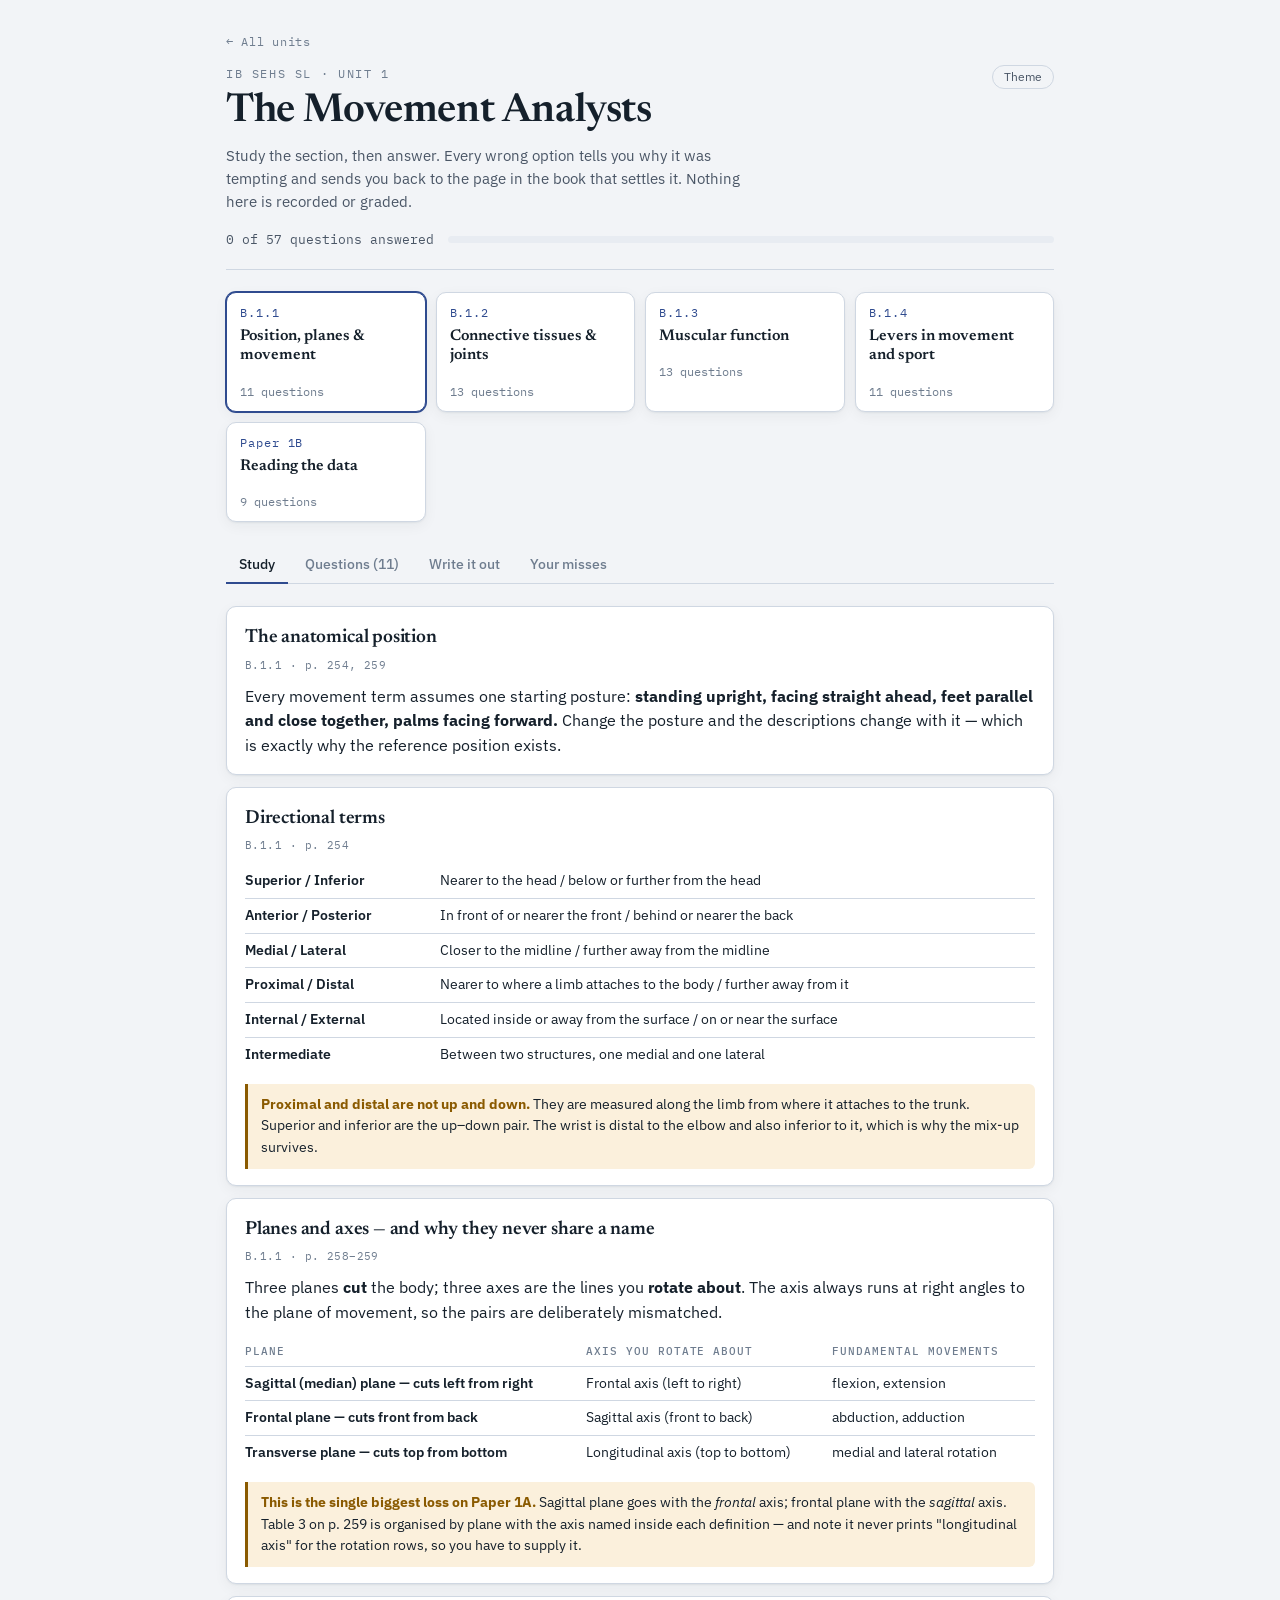
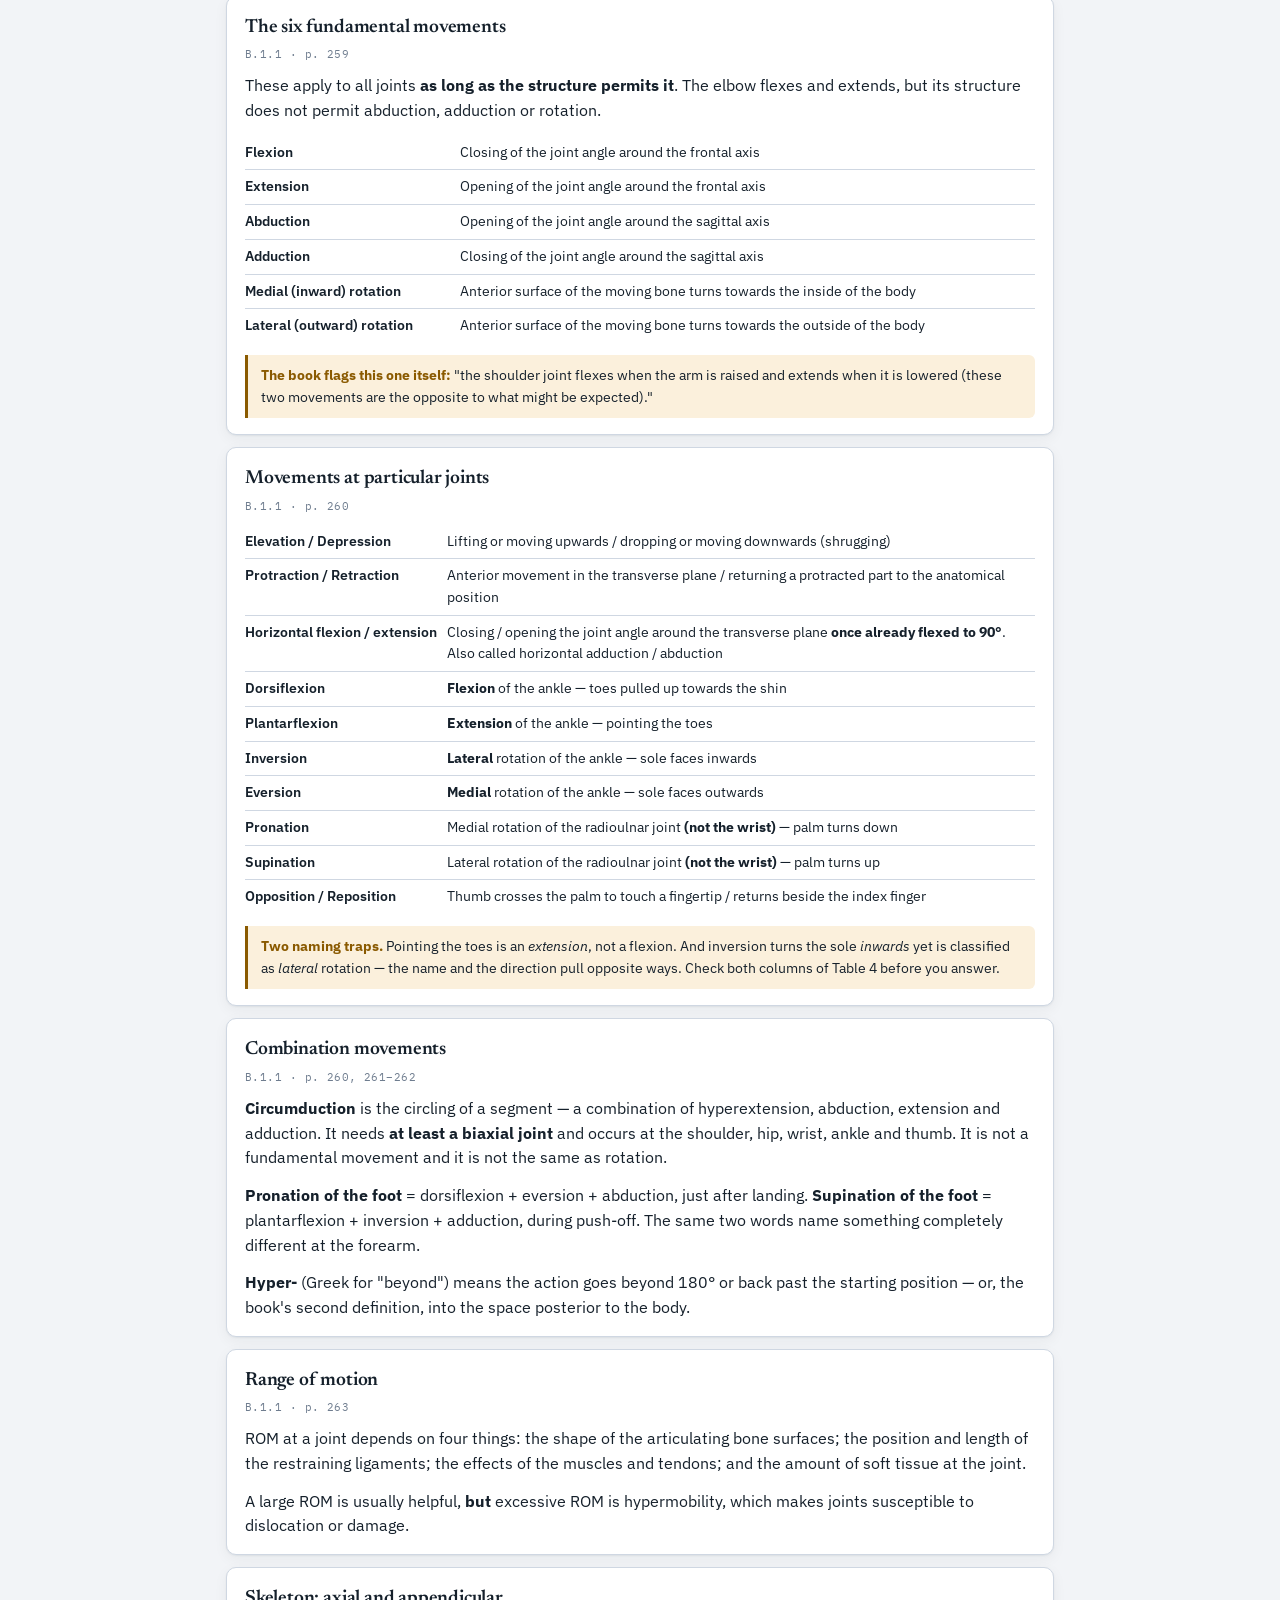
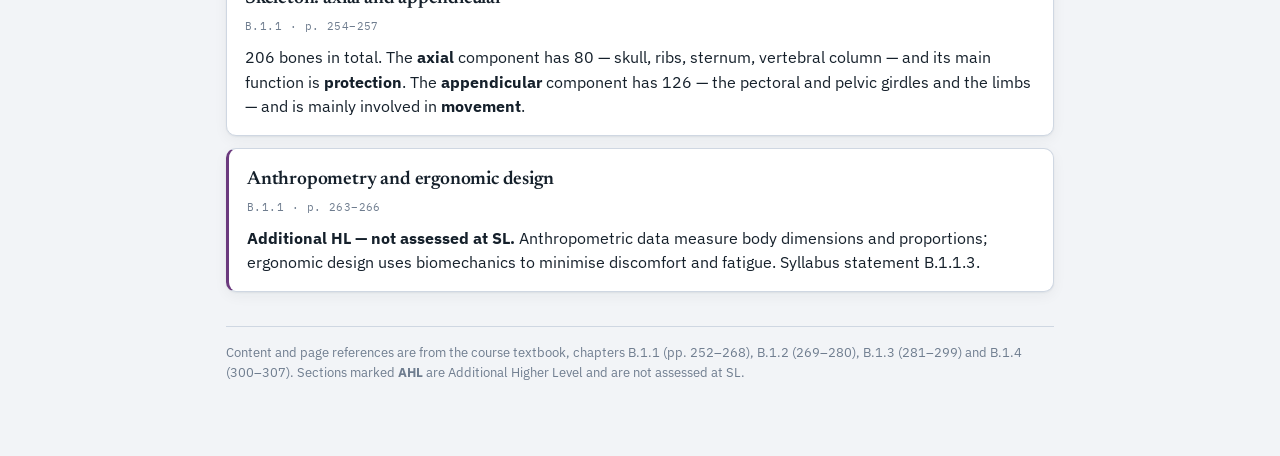
==== unit-01/index.html @ c6b24ac5 "Add files via upload" ====
<!doctype html>
<html lang="en">
<head>
<meta charset="utf-8">
<meta name="viewport" content="width=device-width, initial-scale=1, viewport-fit=cover">
<meta name="robots" content="noindex, nofollow">
<meta name="description" content="Self-paced review for IB SEHS SL Unit 1, The Movement Analysts.">
<title>Movement Analysts Review</title>
<link rel="preconnect" href="https://fonts.googleapis.com">
<link rel="preconnect" href="https://fonts.gstatic.com" crossorigin>
<link rel="stylesheet" href="https://fonts.googleapis.com/css2?family=Newsreader:ital,opsz,wght@0,6..72,400;0,6..72,600;0,6..72,700;1,6..72,400&family=IBM+Plex+Sans:ital,wght@0,400;0,500;0,600;1,400&family=IBM+Plex+Mono:wght@400;500&display=swap">
<style>
  :root{color-scheme:light;padding-top:env(safe-area-inset-top,0px);padding-bottom:env(safe-area-inset-bottom,0px)}
  html{-webkit-text-size-adjust:100%}
  body{margin:0} img{max-width:100%} [hidden]{display:none!important}
</style>
<link rel="stylesheet" href="../assets/sehs.css">
</head>
<body>
<div class="wrap">
  <div class="mast">
    <a class="backlink" href="../">&larr; All units</a>
    <div class="masthead-row">
      <button class="themebtn" id="themebtn" type="button">Theme</button>
      <p class="eyebrow" id="m-eyebrow"></p>
      <h1 id="m-title"></h1>
      <p class="sub" id="m-sub"></p>
    </div>
    <div class="overall">
      <span class="meter-label" id="ovlabel">0 of 0 answered</span>
      <span class="meter"><i id="ovbar" style="width:0%"></i></span>
    </div>
  </div>

  <nav class="rail" id="rail"></nav>
  <div class="tabs" id="tabs" role="tablist"></div>
  <div id="panel"></div>

  <footer id="m-sources"></footer>
</div>

<script>
/* ============================================================
   UNIT DATA — the only part that changes from unit to unit.
   ============================================================ */
const UNIT = {
id: "u1",
eyebrow: "IB SEHS SL · Unit 1",
title: "The Movement Analysts",
sub: "Study the section, then answer. Every wrong option tells you why it was tempting and sends you back to the page in the book that settles it. Nothing here is recorded or graded.",
sources: `Content and page references are from the course textbook, chapters B.1.1 (pp.&nbsp;252&ndash;268), B.1.2 (269&ndash;280), B.1.3 (281&ndash;299) and B.1.4 (300&ndash;307). Sections marked <b>AHL</b> are Additional Higher Level and are not assessed at SL.`,

topics: [
/* ======================= B.1.1 ======================= */
{
id:"b11", code:"B.1.1", name:"Position, planes & movement", pages:"252–268",
study:[
 {h:"The anatomical position", pg:"p. 254, 259", html:`
  <p>Every movement term assumes one starting posture: <b>standing upright, facing straight ahead, feet parallel and close together, palms facing forward.</b> Change the posture and the descriptions change with it &mdash; which is exactly why the reference position exists.</p>`},
 {h:"Directional terms", pg:"p. 254", table:[["Superior / Inferior","Nearer to the head / below or further from the head"],
  ["Anterior / Posterior","In front of or nearer the front / behind or nearer the back"],
  ["Medial / Lateral","Closer to the midline / further away from the midline"],
  ["Proximal / Distal","Nearer to where a limb attaches to the body / further away from it"],
  ["Internal / External","Located inside or away from the surface / on or near the surface"],
  ["Intermediate","Between two structures, one medial and one lateral"]],
  flag:`<b>Proximal and distal are not up and down.</b> They are measured along the limb from where it attaches to the trunk. Superior and inferior are the up&ndash;down pair. The wrist is distal to the elbow and also inferior to it, which is why the mix-up survives.`},
 {h:"Planes and axes — and why they never share a name", pg:"p. 258–259", html:`
  <p>Three planes <b>cut</b> the body; three axes are the lines you <b>rotate about</b>. The axis always runs at right angles to the plane of movement, so the pairs are deliberately mismatched.</p>`,
  table:[["Sagittal (median) plane — cuts left from right","Frontal axis (left to right)","flexion, extension"],
   ["Frontal plane — cuts front from back","Sagittal axis (front to back)","abduction, adduction"],
   ["Transverse plane — cuts top from bottom","Longitudinal axis (top to bottom)","medial and lateral rotation"]],
  thead:["Plane","Axis you rotate about","Fundamental movements"],
  flag:`<b>This is the single biggest loss on Paper 1A.</b> Sagittal plane goes with the <i>frontal</i> axis; frontal plane with the <i>sagittal</i> axis. Table 3 on p.&nbsp;259 is organised by plane with the axis named inside each definition &mdash; and note it never prints "longitudinal axis" for the rotation rows, so you have to supply it.`},
 {h:"The six fundamental movements", pg:"p. 259", table:[
  ["Flexion","Closing of the joint angle around the frontal axis"],
  ["Extension","Opening of the joint angle around the frontal axis"],
  ["Abduction","Opening of the joint angle around the sagittal axis"],
  ["Adduction","Closing of the joint angle around the sagittal axis"],
  ["Medial (inward) rotation","Anterior surface of the moving bone turns towards the inside of the body"],
  ["Lateral (outward) rotation","Anterior surface of the moving bone turns towards the outside of the body"]],
  html:`<p>These apply to all joints <b>as long as the structure permits it</b>. The elbow flexes and extends, but its structure does not permit abduction, adduction or rotation.</p>`,
  flag:`<b>The book flags this one itself:</b> "the shoulder joint flexes when the arm is raised and extends when it is lowered (these two movements are the opposite to what might be expected)."`},
 {h:"Movements at particular joints", pg:"p. 260", table:[
  ["Elevation / Depression","Lifting or moving upwards / dropping or moving downwards (shrugging)"],
  ["Protraction / Retraction","Anterior movement in the transverse plane / returning a protracted part to the anatomical position"],
  ["Horizontal flexion / extension","Closing / opening the joint angle around the transverse plane <b>once already flexed to 90°</b>. Also called horizontal adduction / abduction"],
  ["Dorsiflexion","<b>Flexion</b> of the ankle — toes pulled up towards the shin"],
  ["Plantarflexion","<b>Extension</b> of the ankle — pointing the toes"],
  ["Inversion","<b>Lateral</b> rotation of the ankle — sole faces inwards"],
  ["Eversion","<b>Medial</b> rotation of the ankle — sole faces outwards"],
  ["Pronation","Medial rotation of the radioulnar joint <b>(not the wrist)</b> — palm turns down"],
  ["Supination","Lateral rotation of the radioulnar joint <b>(not the wrist)</b> — palm turns up"],
  ["Opposition / Reposition","Thumb crosses the palm to touch a fingertip / returns beside the index finger"]],
  flag:`<b>Two naming traps.</b> Pointing the toes is an <i>extension</i>, not a flexion. And inversion turns the sole <i>inwards</i> yet is classified as <i>lateral</i> rotation &mdash; the name and the direction pull opposite ways. Check both columns of Table 4 before you answer.`},
 {h:"Combination movements", pg:"p. 260, 261–262", html:`
  <p><b>Circumduction</b> is the circling of a segment &mdash; a combination of hyperextension, abduction, extension and adduction. It needs <b>at least a biaxial joint</b> and occurs at the shoulder, hip, wrist, ankle and thumb. It is not a fundamental movement and it is not the same as rotation.</p>
  <p><b>Pronation of the foot</b> = dorsiflexion + eversion + abduction, just after landing. <b>Supination of the foot</b> = plantarflexion + inversion + adduction, during push-off. The same two words name something completely different at the forearm.</p>
  <p><b>Hyper-</b> (Greek for "beyond") means the action goes beyond 180° or back past the starting position &mdash; or, the book's second definition, into the space posterior to the body.</p>`},
 {h:"Range of motion", pg:"p. 263", html:`<p>ROM at a joint depends on four things: the shape of the articulating bone surfaces; the position and length of the restraining ligaments; the effects of the muscles and tendons; and the amount of soft tissue at the joint.</p>
  <p>A large ROM is usually helpful, <b>but</b> excessive ROM is hypermobility, which makes joints susceptible to dislocation or damage.</p>`},
 {h:"Skeleton: axial and appendicular", pg:"p. 254–257", html:`
  <p>206 bones in total. The <b>axial</b> component has 80 &mdash; skull, ribs, sternum, vertebral column &mdash; and its main function is <b>protection</b>. The <b>appendicular</b> component has 126 &mdash; the pectoral and pelvic girdles and the limbs &mdash; and is mainly involved in <b>movement</b>.</p>`},
 {h:"Anthropometry and ergonomic design", pg:"p. 263–266", ahl:true, html:`
  <p><b>Additional HL — not assessed at SL.</b> Anthropometric data measure body dimensions and proportions; ergonomic design uses biomechanics to minimise discomfort and fatigue. Syllabus statement B.1.1.3.</p>`}
],
mcq:[
 {s:"Flexion at the elbow occurs in which plane, about which axis?",
  o:[{t:"Sagittal plane, about the frontal axis",ok:1},
     {t:"Sagittal plane, about the sagittal axis",f:"The plane and the axis almost never share a name. The axis is the line you rotate <i>about</i>, and for sagittal-plane movement it runs left to right through the joint &mdash; the frontal axis."},
     {t:"Frontal plane, about the sagittal axis",f:"That is the correct pairing, but for the wrong movement. Abduction and adduction happen in the frontal plane about the sagittal axis. Flexion closes the joint angle in the sagittal plane."},
     {t:"Frontal plane, about the frontal axis",f:"Two errors at once. Flexion is a sagittal-plane movement, and no movement happens in the plane that shares its axis's name &mdash; the axis is always perpendicular to the plane."}],
  truth:"Table 3 defines flexion as \"closing of the joint angle around the frontal axis at the joint\", listed under motion in the sagittal plane.", pg:"p. 259"},

 {s:"A swimmer raises a straight arm forward and upward from the anatomical position. This movement is:",
  o:[{t:"Flexion at the shoulder",ok:1},
     {t:"Extension at the shoulder",f:"The book flags exactly this: \"the shoulder joint flexes when the arm is raised and extends when it is lowered (these two movements are the opposite to what might be expected).\" Raising is flexion."},
     {t:"Abduction at the shoulder",f:"Abduction raises the arm <i>sideways</i>, away from the midline, in the frontal plane. Forward and upward is the sagittal plane."},
     {t:"Circumduction at the shoulder",f:"Circumduction is the full circling combination &mdash; hyperextension, abduction, extension and adduction together. A single forward raise is one movement."}],
  truth:"Raising the arm forward closes the joint angle in the sagittal plane, which is flexion.", pg:"p. 259"},

 {s:"Pronation and supination occur at which joint?",
  o:[{t:"The radioulnar joint",ok:1},
     {t:"The wrist joint",f:"The book puts this in brackets in both definitions, twice: \"medial rotation of the radioulnar joint <b>(not the wrist joint)</b>\". The hand turns because the radius crosses over the ulna, not because the wrist moves."},
     {t:"The elbow joint",f:"The elbow flexes and extends only &mdash; its structure \"does not permit abduction, adduction, or medial or lateral rotation\". Pronation still works with the elbow held flexed at 90°, which proves it is a different joint."},
     {t:"The shoulder joint",f:"Shoulder rotation turns the whole arm. Pronation turns the forearm and hand alone, and the book says it happens \"even when the elbow is flexed\"."}],
  truth:"Pronation is medial rotation and supination lateral rotation of the radioulnar joint.", pg:"p. 260"},

 {s:"Using the book's own definitions, inversion of the foot is:",
  o:[{t:"Lateral rotation of the ankle joint",ok:1},
     {t:"Medial rotation of the ankle joint",f:"That is the book's definition of <i>eversion</i>. The trap is real: inversion turns the sole <i>inwards</i> but is classified as <i>lateral</i> rotation. The name and the direction genuinely pull opposite ways, so read both columns of Table 4."},
     {t:"Flexion of the ankle joint",f:"That is dorsiflexion &mdash; pulling the toes up towards the shin."},
     {t:"Extension of the ankle joint",f:"That is plantarflexion &mdash; pointing the toes."}],
  truth:"Table 4: inversion = lateral rotation of the ankle; the examples column adds that the sole faces inwards.", pg:"p. 260"},

 {s:"A dancer rises onto the toes. The movement at the ankle is:",
  o:[{t:"Plantarflexion, which the book classifies as extension of the ankle",ok:1},
     {t:"Plantarflexion, which the book classifies as flexion of the ankle",f:"Right movement, wrong classification &mdash; and the classification is the part that gets examined. Dorsiflexion is the flexion; plantarflexion is the extension. Pointing the toes is an extension even though the foot looks folded."},
     {t:"Dorsiflexion, which the book classifies as flexion of the ankle",f:"The classification is right but the movement is wrong. Dorsiflexion pulls the toes <i>up</i> towards the shin."},
     {t:"Eversion of the ankle",f:"Eversion turns the sole outwards &mdash; a rotation, not a sagittal-plane movement."}],
  truth:"Table 4: dorsiflexion = \"flexion of the ankle joint\"; plantarflexion = \"extension of the ankle joint\". Both occur in the sagittal plane.", pg:"p. 260"},

 {s:"When \"hyper-\" is added to a movement term, it indicates that:",
  o:[{t:"The action goes beyond 180°, or back past the starting position",ok:1},
     {t:"The action is performed quickly or forcefully",f:"Speed has nothing to do with it. \"Hyper\" is Greek for \"beyond\" or \"more than\" and refers to range, not effort."},
     {t:"The action reaches exactly 180°",f:"180° is the threshold &mdash; hyper- means beyond it. Reaching it is just full extension."},
     {t:"The action occurs at a joint not designed for it",f:"A joint not designed for a movement simply cannot do it &mdash; the elbow cannot abduct at all. Hyper- describes going further in a movement the joint does permit."}],
  truth:"The book gives two definitions: beyond 180° or past the starting position, or movement into the space posterior to the body.", pg:"p. 260"},

 {s:"A cricket bowler circles the arm at the shoulder. Circumduction is best described as:",
  o:[{t:"A combination of hyperextension, abduction, extension and adduction, requiring at least a biaxial joint",ok:1},
     {t:"Rotation of the humerus about the longitudinal axis",f:"Rotation is a single fundamental movement in the transverse plane. A joint can rotate without circumducting &mdash; circumduction traces a cone, which needs movement in more than one plane."},
     {t:"A fundamental movement that applies to all joints",f:"Circumduction appears in neither Table 3 nor Table 4 &mdash; it is a combination, and it needs at least a biaxial joint. The six fundamental movements apply to all joints only where the structure permits."},
     {t:"A combination of flexion and extension only",f:"Flexion and extension both happen in the sagittal plane, so combining them traces a line, not a circle. You need at least two planes."}],
  truth:"Circumduction occurs at the shoulder, hip, wrist, ankle and thumb &mdash; the joints with at least two axes.", pg:"p. 261–262"},

 {s:"Pronation of the <i>foot</i> is a combination of:",
  o:[{t:"Dorsiflexion, eversion and abduction",ok:1},
     {t:"Plantarflexion, inversion and adduction",f:"That is supination of the foot, which the book associates with push-off in walking and running. Pronation occurs just after landing, as body weight is absorbed."},
     {t:"Medial rotation of the radioulnar joint",f:"That is pronation of the <i>forearm</i> — medial rotation at the radioulnar joint. The same word names two different movements in this chapter, at two different joints."},
     {t:"Dorsiflexion and inversion",f:"Half right &mdash; dorsiflexion belongs, but pronation everts the foot rather than inverting it, and abduction is the third component."}],
  truth:"Foot pronation = dorsiflexion + eversion + abduction. Not everyone pronates on landing; it depends on body structure and technique.", pg:"p. 262"},

 {s:"The structure of the elbow joint permits:",
  o:[{t:"Flexion and extension only",ok:1},
     {t:"Flexion, extension, and medial and lateral rotation",f:"The forearm does rotate, but at the <i>radioulnar</i> joint rather than the elbow. The book states the elbow&rsquo;s structure \"does not permit abduction, adduction, or medial or lateral rotation\"."},
     {t:"Flexion, extension, abduction and adduction",f:"Abduction and adduction need an axis the elbow does not have. Its structure permits movement in the sagittal plane only."},
     {t:"All six fundamental movements",f:"The six fundamental movements apply to all joints only \"as long as the structure permits movements around the appropriate axes\". The elbow is the book&rsquo;s own worked counter-example."}],
  truth:"\"The elbow joint flexes when it bends and extends when it straightens, but the structure of the joint does not permit abduction, adduction, or medial or lateral rotation.\"", pg:"p. 259"},

 {s:"Horizontal flexion (horizontal adduction) at the shoulder requires that:",
  o:[{t:"The arm is already flexed to 90°",ok:1},
     {t:"The arm starts in the anatomical position",f:"From the anatomical position the arm cannot move horizontally &mdash; it hangs vertically. The 90° precondition is written into the definition itself."},
     {t:"The arm is abducted to 180°",f:"That is past the horizontal. The definition specifies flexion to 90°, which puts the arm straight out in front."},
     {t:"The elbow is extended",f:"Elbow position is not part of the definition. The precondition is 90° of flexion at the shoulder."}],
  truth:"Both horizontal flexion and horizontal extension are defined as acting \"when the body segment has already been flexed to 90°\".", pg:"p. 260"},

 {s:"The knee is distal to the hip. \"Distal\" means:",
  o:[{t:"Further away from where the limb attaches to the body",ok:1},
     {t:"Below, or further away from the head",f:"That is <i>inferior</i>. Proximal and distal are measured along the limb from its attachment, not up and down the body. The knee happens to be both, which is why this error survives."},
     {t:"Further away from the midline of the body",f:"That is <i>lateral</i>."},
     {t:"Located on or near the surface",f:"That is <i>external</i>. Note this book uses internal and external rather than deep and superficial."}],
  truth:"Proximal = nearer to where a limb attaches to the body; distal = further away from it.", pg:"p. 254"}
],
written:[
 {q:"A gymnast performs a cartwheel. State the plane of movement and the axis of rotation, and justify your answer.", m:3,
  ms:["Frontal plane.","Sagittal (anteroposterior) axis.","The body rotates side to side about an axis running from front to back through the centre of gravity — the whole-body case, not a joint axis."],
  note:"Figure 10 classifies the cartwheel as a frontal-plane movement about the centre of gravity. Do not award the axis without the plane it belongs to."},
 {q:"Distinguish between pronation of the forearm and pronation of the foot.", m:3,
  ms:["Forearm pronation is medial rotation at the radioulnar joint (not the wrist) — a single rotation that turns the palm downwards.","Foot pronation is a combination of dorsiflexion, eversion and abduction at the ankle and foot.","A clear statement of the difference: one is a single fundamental rotation at one joint; the other is a three-component combination — the same word naming two different things."],
  note:"Self-study question 2 (p. 268) asks you to distinguish pronation from supination; this item extends it to the two senses of \"pronation\" on pp. 260 and 262. The third mark is for naming the difference, not for listing two definitions and stopping."}
]},

/* ======================= B.1.2 ======================= */
{
id:"b12", code:"B.1.2", name:"Connective tissues & joints", pages:"269–280",
study:[
 {h:"Bone: four types, and what bone is made of", pg:"p. 269–271", html:`
  <p>The four main types are <b>long</b> (femur, metatarsals, <mark>clavicle</mark>), <b>short</b> (carpals, tarsals), <b>flat</b> (sternum, scapula, ribs, <mark>pelvis</mark>) and <b>irregular</b> (vertebrae, sacrum, coccyx). <b>Sesamoid</b> bones &mdash; short bones embedded in tendons where pressure develops &mdash; are listed separately, outside the four.</p>
  <p>Bone is a matrix of collagen fibres with water and mineral salts. The salts crystallise and harden the tissue; the collagen gives tensile strength. The book likens it to reinforced concrete.</p>`,
  flag:`<b>Two classifications students reliably invert.</b> The clavicle is a <i>long</i> bone (length always exceeds width), and the pelvis is a <i>flat</i> bone while the sacrum and coccyx are <i>irregular</i>.`},
 {h:"Structure of a long bone", pg:"p. 271", table:[
  ["Diaphysis","The shaft — made of compact (hard) bone; resists the stress of weight"],
  ["Epiphyses","The proximal and distal ends — made of cancellous (spongy) bone, a honeycomb lattice"],
  ["Red bone marrow","Stored in <b>cancellous</b> bone — this is where blood cell production occurs"],
  ["Yellow bone marrow","Stored in the <b>medullary cavity</b> within the diaphysis"],
  ["Articular cartilage","A thin layer covering the bone ends where they articulate — reduces friction, absorbs shock"],
  ["Periosteum","Covers the bone <i>not</i> covered by articular cartilage — growth, repair, nutrition, attachment of ligaments and tendons"],
  ["Nutrient foramen","A small opening in the diaphysis through which blood vessels enter"]]},
 {h:"Ligaments, tendons, cartilage, fascia", pg:"p. 273–274", table:[
  ["Ligament","<b>Bone to bone.</b> Strap-like bands or round cords, generally passing over joints. Provide stability, restrain movements at their normal limits, resist movements the joint was not designed for. Strong and flexible, but <b>not very elastic</b>"],
  ["Tendon","<b>Muscle to bone.</b> Tough, flexible fibrous connective tissue, formed where the fascia layers continue beyond the muscle fibres. May be a rounded cord or a flat sheet (aponeurosis). Transmit muscle force to bone"],
  ["Cartilage","A dense network of collagen and elastic fibres. Strong, with resilience. <b>No blood vessels and no nerves</b>, except in the perichondrium. Hyaline is the most abundant type; fibrocartilage forms menisci and intervertebral discs"],
  ["Fascia","Fibrous tissue, adipose tissue and fluid, between and surrounding other tissues. Epimysium covers the whole muscle, perimysium surrounds fascicles, endomysium surrounds individual fibres"]],
  flag:`<b>The book's clearest exam hook:</b> "Unlike ligaments and tendons, muscles have a good nerve and blood supply." That is why a pulled muscle repairs well and a torn ligament or damaged cartilage does not.`},
 {h:"The three joint types", pg:"p. 273, 275", html:`<p><b>The basic classifier is the joint cavity</b> &mdash; whether there is a gap between the articulating bones. Movement is the consequence, not the test.</p>`,
  thead:["Type","Joint cavity","Movement","Examples"],
  table:[["Fibrous","None","<b>No movement</b>","Sutures of the skull"],
   ["Cartilaginous","None","<b>Limited</b> movement","Intervertebral discs (fibrocartilage); ribs to sternum (hyaline)"],
   ["Synovial","Yes","Free — the most important joints for mobility","Shoulder, hip, knee, elbow"]],
  flag:`<b>Fibrous joints allow <i>no</i> movement</b>, not "slight" movement. Limited movement belongs to cartilaginous joints. This single word is the whole difference.`},
 {h:"Inside a synovial joint", pg:"p. 275–276", table:[
  ["Joint (articular) cavity","The space between the bones; contains synovial fluid"],
  ["Articular cartilage","Usually hyaline. Reduces friction, absorbs shock, protects the bones. Varies in thickness with the stress it meets"],
  ["Articular capsule","A sleeve around the joint — flexible enough to allow movement, with tensile strength that protects against dislocation"],
  ["Synovial membrane","<b>Lines the inside of the capsule</b> and secretes synovial fluid. Also lines the bursae"],
  ["Synovial fluid","Like uncooked egg white; becomes more fluid with movement. Lubricates, reduces friction, provides nutrients to the cartilage"],
  ["Menisci","Semilunar discs of <b>fibrocartilage</b> between poorly matched bones, as at the femur and tibia. Improve the fit — cushioning and stability"],
  ["Bursae","Small fluid-filled sacs lined by synovial membrane, found where two structures rub. Reduce friction"]]},
 {h:"The six types of synovial joint", pg:"p. 276–277",
  thead:["Type","Shape","Movement","Example"],
  table:[["Gliding","Flat or slightly curved surfaces","Back and forth and side to side; <b>least</b> movement of all synovial joints","Between carpals; between tarsals"],
   ["Hinge","Convex fits into a reciprocal concave surface","Flexion and extension, <b>one direction only</b>","Elbow, knee, joints between phalanges"],
   ["Pivot","One bone forms a ring in which the other rolls","Rotation","Radius around ulna at the radioulnar joint"],
   ["Condyloid","Oval or egg-shaped convex into a reciprocal concave","<b>Two</b> directions — up/down and side to side","Radius and carpals at the wrist"],
   ["Saddle","Saddle and rider shapes","<b>Two</b> directions — side to side and up and down","Thumb: metacarpal and the carpal next to it"],
   ["Ball and socket","Sphere-shaped head into a rounded cavity","<b>All</b> directions — greatest movement","Shoulder, hip"]],
  flag:`<b>Hinge and condyloid are both "convex into concave"</b> in the book's own description column. The discriminator is one direction versus two. Condyloid and saddle are both two directions &mdash; there the discriminator is the shape and the example.`},
 {h:"Movement against stability", pg:"p. 273", html:`
  <p>"Generally, the more movement a joint has, the less stability it has and the greater the risk of injury." The book lists several factors, including these four: the shape of the bones and whether they interlock; the area over which the bones are in contact; the flexibility of the ligaments; and the influence of other soft tissue such as muscles, tendons and the joint capsule.</p>`}
],
mcq:[
 {s:"The most basic classification of joints relies on:",
  o:[{t:"The presence or absence of a joint cavity",ok:1},
     {t:"How much movement the joint permits",f:"That is the consequence, not the classifier. The book is explicit: \"The most basic classification relies on the presence or absence of a joint cavity.\" Fibrous and cartilaginous joints have none; synovial joints do."},
     {t:"The type of tissue connecting the bones",f:"Joints are \"further classified\" that way — it is the second step, applied after the cavity question has been settled."},
     {t:"The shape of the articulating bone surfaces",f:"Also a second-step classifier, and the one used to sort the six synovial types once you already know the joint is synovial."}],
  truth:"Cavity first, then tissue type or bone shape.", pg:"p. 273, 275"},

 {s:"How much movement do fibrous joints permit?",
  o:[{t:"None",ok:1},
     {t:"Slight movement",f:"A very common slip, and one word decides it. The book says fibrous joints allow <i>no</i> movement. \"Limited movement\" is the phrase it reserves for <i>cartilaginous</i> joints."},
     {t:"Limited movement",f:"That is the cartilaginous joint — an intervertebral disc or the ribs meeting the sternum."},
     {t:"Free movement in one plane",f:"Free movement requires a joint cavity, which makes it synovial."}],
  truth:"Fibrous: a thin layer of fibrous tissue continuous with the periosteum, and no movement. Example: the sutures of the skull.", pg:"p. 275"},

 {s:"Which statement about cartilage is correct?",
  o:[{t:"It has no blood vessels and no nerves, except in the perichondrium",ok:1},
     {t:"It has a rich blood supply, which is why it repairs quickly",f:"The opposite is true, and the consequence matters: because cartilage lacks its own blood supply, \"cartilage repair proceeds slowly\"."},
     {t:"It has nerves but no blood vessels, which is why osteoarthritis is painful",f:"Tempting, because osteoarthritis genuinely hurts. But articular cartilage has no nerve supply either, so the pain \"is due to damage to the surrounding tissues rather than the cartilage itself\"."},
     {t:"It is the only connective tissue containing collagen",f:"Collagen is in bone too — it is the fibre matrix that gives bone its tensile strength."}],
  truth:"Cartilage is avascular and aneural. Articular cartilage relies on synovial fluid for nutrients and oxygen.", pg:"p. 273–274, 278"},

 {s:"Unlike ligaments and tendons, muscles:",
  o:[{t:"Have a good nerve and blood supply",ok:1},
     {t:"Are made of collagen fibres",f:"The book does not give collagen as the distinguishing feature here, and collagen appears in bone and cartilage too. The stated contrast is the nerve and blood supply."},
     {t:"Attach to the periosteum",f:"Tendons and ligaments both attach to the periosteum — that is a similarity, not a difference."},
     {t:"Are able to be stretched beyond their resting length",f:"Ligaments can also be stretched beyond their resting length — the problem is that they take a long time to come back, and may not."}],
  truth:"\"Unlike ligaments and tendons, muscles have a good nerve and blood supply.\" This is why a pulled or strained muscle repairs well.", pg:"p. 274"},

 {s:"Which best describes ligaments?",
  o:[{t:"Strong and flexible, but not very elastic",ok:1},
     {t:"Strong and highly elastic",f:"Flexible and elastic are not the same word. Ligaments \"are not very elastic and take a long time to return to their original length after they have been stretched\". Cartilage is the tissue the book credits with resilience."},
     {t:"Weak but highly elastic, allowing full range of movement",f:"Ligaments are \"generally very strong\". Their job is to restrain movement at its normal limits, not to permit it."},
     {t:"Strong and inelastic, connecting muscle to bone",f:"The elasticity is right but the attachment is wrong — muscle to bone is a tendon. Ligaments connect bone to bone."}],
  truth:"If stretched abnormally for prolonged periods ligaments may be permanently damaged, lose the ability to stabilise the joint, and increase injury risk.", pg:"p. 273"},

 {s:"The synovial membrane:",
  o:[{t:"Lines the inside of the articular capsule and secretes synovial fluid",ok:1},
     {t:"Is another name for the articular capsule",f:"They are two different layers. The membrane lines the <i>inside</i> of the capsule — the capsule is the sleeve, the membrane is its lining."},
     {t:"Covers the articulating surfaces of the bones",f:"That is articular cartilage, which is usually hyaline cartilage."},
     {t:"Connects bone to bone across the joint",f:"That is a ligament — although in some joints the capsule's own fibres run in parallel bundles that form ligaments."}],
  truth:"The membrane also lines the bursae, which is how they \"provide lubrication to the structures and therefore reduce friction\".", pg:"p. 276"},

 {s:"Menisci are:",
  o:[{t:"Semilunar discs of fibrocartilage that improve the fit between poorly matched bones",ok:1},
     {t:"Small fluid-filled sacs that reduce friction where two structures rub",f:"Those are bursae. Both reduce friction, but by different means — bursae are sacs of fluid, menisci are discs of cartilage."},
     {t:"A thin layer of hyaline cartilage covering the bone ends",f:"That is articular cartilage. Menisci sit <i>between</i> the bones rather than coating them, and they are fibrocartilage rather than hyaline."},
     {t:"Thickened bands of the articular capsule that act as ligaments",f:"Those are the parallel fibre bundles of the capsule. Menisci are separate discs of fibrocartilage."}],
  truth:"Found between the femur and tibia at the knee, where the bone shapes are not well matched. They provide cushioning and stability.", pg:"p. 276"},

 {s:"Which type of synovial joint permits movement in one direction only?",
  o:[{t:"Hinge",ok:1},
     {t:"Gliding",f:"Gliding joints move back and forth <i>and</i> side to side — more than one direction, though the book notes they have the least movement of all synovial joints."},
     {t:"Condyloid",f:"Condyloid joints allow movement in two directions — the wrist moves up and down and side to side."},
     {t:"Pivot",f:"A pivot joint rotates: one bone forms a ring in which the other rolls. Rotation is a different kind of movement from flexion and extension."}],
  truth:"Hinge joints bend and straighten in one direction only. Examples: elbow, knee, and the small joints between the phalanges.", pg:"p. 276"},

 {s:"Blood cell production in a long bone occurs in:",
  o:[{t:"Cancellous (spongy) bone, where red marrow is stored",ok:1},
     {t:"The medullary cavity, where yellow marrow is stored",f:"Right cavity, wrong marrow. Yellow marrow is stored in the medullary cavity of the diaphysis; <i>red</i> marrow is in cancellous bone, and red marrow is the one that makes blood cells."},
     {t:"Compact bone in the diaphysis",f:"Compact bone is relatively solid and dense with few spaces. Marrow needs the honeycomb lattice of cancellous bone."},
     {t:"The periosteum",f:"The periosteum is the outer membrane — important for growth, repair, nutrition and attachment, but not for blood cell production."}],
  truth:"Cancellous bone has an irregular latticework with many spaces; red bone marrow is stored there.", pg:"p. 271"},

 {s:"The clavicle is classified as which type of bone?",
  o:[{t:"Long",ok:1},
     {t:"Flat",f:"Understandable — the clavicle looks nothing like a femur. But the book's test is proportion, not size or shape: in a long bone \"the length is always greater than the width\". It lists the clavicle alongside the femur and metatarsals."},
     {t:"Short",f:"Short bones are small and cube-shaped and usually articulate with more than one other bone — the carpals and tarsals."},
     {t:"Irregular",f:"Irregular bones have specialised shapes and functions: the vertebrae, sacrum and coccyx."}],
  truth:"Long bones usually have a long cylindrical shaft enlarged at both ends, and are the most important bones for movement.", pg:"p. 269"},

 {s:"The relationship between joint movement and joint stability is:",
  o:[{t:"The more movement a joint has, the less stability it has and the greater the risk of injury",ok:1},
     {t:"The more movement a joint has, the more stable it is, because the muscles are stronger",f:"Muscles do contribute to stability, but the book states the general relationship as a trade-off, not a reinforcement."},
     {t:"Movement and stability are independent of each other",f:"The book opens the section with \"Joint movement is inextricably linked to joint stability.\""},
     {t:"Only ligament flexibility affects stability",f:"One of several factors the book lists. The others named are bone shape and whether the bones interlock, the area of contact between them, and other soft tissue such as muscles, tendons and the joint capsule."}],
  truth:"The shoulder and hip are both ball and socket joints, yet their structures differ, which is why they differ in mobility and stability.", pg:"p. 273, 278"}
,

 {s:"Which connective tissue joins bone to bone at a synovial joint?",
  o:[{t:"Ligament",ok:1},
     {t:"Tendon",f:"Tendons join <i>muscle</i> to bone. They are formed where the fascia layers continue beyond the muscle fibres, and their job is to transmit the force of contraction to the bone."},
     {t:"Fascia",f:"Fascia lies between and surrounds other tissues — muscles and bones — rather than joining one bone to another. Its layers are the epimysium, perimysium and endomysium."},
     {t:"Cartilage",f:"Articular cartilage covers the ends of the bones where they meet, reducing friction and absorbing shock. It coats the bones rather than attaching them to each other."}],
  truth:"Ligaments are strong, flexible tissues that connect bone to bone, generally passing over the joint, providing stability and restraining movement at its normal limits.", pg:"p. 273"},

 {s:"Which type of synovial joint permits movement in all three planes?",
  o:[{t:"Ball and socket",ok:1},
     {t:"Condyloid",f:"Condyloid joints move in two directions — the wrist goes up and down and side to side, but it does not rotate about its own long axis."},
     {t:"Hinge",f:"One direction only: flexion and extension, in the sagittal plane."},
     {t:"Pivot",f:"A pivot joint produces rotation only — one bone forms a ring in which the other rolls, as the radius does around the ulna."}],
  truth:"The book says ball and socket joints \"can move in all directions and therefore have the greatest amount of movement\". Note it never prints the words \"three planes\" or \"triaxial\" for them — you have to make that link yourself.", pg:"p. 277"}
],
written:[
 {q:"Describe how the shoulder joint and the elbow joint differ in the stability and the range of movement they provide.", m:3,
  ms:["The shoulder is a ball and socket joint and moves in all directions, giving the greatest range of movement of any synovial joint; the elbow is a hinge joint and flexes and extends in one direction only.","The elbow is the more stable of the two — the general rule is that the more movement a joint has, the less stability it has and the greater the risk of injury.","A reason drawn from the stated stability factors: the shape of the bones and whether they interlock, and the area over which they are in contact, differ between a rounded head sitting in a cavity and a convex surface fitted into a reciprocal concave one."],
  note:"Three marks means both joints must appear, on both counts. An answer that describes the shoulder fully and mentions the elbow in passing has answered half the question."},
 {q:"Outline three structural features of a synovial joint and state the function of each.", m:3,
  ms:["Any one, structure plus function: articular cartilage — reduces friction, absorbs shock and protects the bones.","A second: synovial fluid — lubricates the cavity, reduces friction and provides nutrients to the cartilage. Or the synovial membrane, which secretes it.","A third: the articular capsule — flexible enough to permit movement while its tensile strength protects against dislocation. Or menisci, or bursae."],
  note:"Do not award a structure without a function attached to it. \"Synovial fluid\" alone is naming, not outlining."},
 {q:"Explain why a damaged articular cartilage repairs slowly, while a pulled muscle repairs well.", m:3,
  ms:["Cartilage has no blood vessels (it is avascular), so repair proceeds slowly.","Articular cartilage relies on synovial fluid for its nutrients and oxygen instead of a direct blood supply.","Unlike ligaments and tendons, muscles have a good nerve and blood supply, which is why they are good at repairing damage."],
  note:"The third mark is for the contrast, stated as a contrast. Two separate descriptions sitting side by side do not earn it."}
]},

/* ======================= B.1.3 ======================= */
{
id:"b13", code:"B.1.3", name:"Muscular function", pages:"281–299",
study:[
 {h:"Three muscle types", pg:"p. 281", table:[
  ["Skeletal","Voluntary, striated. Attaches mostly to bone by tendons — moves the skeleton"],
  ["Cardiac","<b>Striated but involuntary</b> — contracts without conscious thought"],
  ["Smooth","Involuntary and <b>not</b> striated. Lines blood vessels and hollow organs"]],
  flag:`<b>Striated does not mean voluntary.</b> Cardiac muscle is striated and involuntary. That single row is the whole item.`},
 {h:"Properties of muscle tissue", pg:"p. 282", table:[
  ["Contractility","The ability to contract and generate force when stimulated by a nerve — the only tissue in the body with this property"],
  ["Extensibility","The ability to be stretched beyond normal resting length"],
  ["Elasticity","The ability to return to the original resting length after the stretch is removed"]]},
 {h:"Motor units", pg:"p. 284, 286", html:`
  <p>A <b>motor unit</b> is a single motor neuron and all the muscle fibres it innervates. The <b>innervation ratio</b> is how many fibres one neuron stimulates &mdash; as high as <b>2,000</b> in the gluteus maximus, as few as <b>10</b> in the eye. Many fibres means large force; few fibres means great precision.</p>
  <p>The <b>all-or-none principle</b>: when a motor unit is innervated, <i>all</i> of its fibres contract at once. Every fibre attached to one neuron is either relaxed or contracted.</p>
  <p><b>Orderly recruitment:</b> as intensity rises, motor units are recruited <b>type I &rarr; type IIa &rarr; type IIx</b>. The order follows the <b>size of the motor neuron</b> &mdash; smaller neurons are recruited first.</p>`,
  flag:`<b>All-or-none applies to the motor unit, not the whole muscle.</b> If it applied to the muscle you could not hold an egg. Graded force comes from recruiting more units.`},
 {h:"Muscle fibre types", pg:"p. 284–286", thead:["Type","Force &amp; speed","Fatigue","Sports"],
  table:[["I (slow-twitch)","Slow transmission, small forces","Fatigue resistant; high aerobic endurance","Walking, jogging, marathon running"],
   ["IIa (fast-twitch)","Fast transmission, stronger forces","Also resistant to fatigue","Swimming, cycling; 1,500 m run, 400 m freestyle"],
   ["IIx (fast-twitch)","Fastest contraction, largest forces","Fatigue at a high rate","100 m sprint, 50 m sprint swim, jumping, throwing, weightlifting"]],
  html:`<p>On average most muscles are roughly <b>50% type I, 25% type IIa, 25% type IIx</b>, though this varies greatly between muscles and between individuals.</p>`},
 {h:"The four contraction types", pg:"p. 287–288, 290", thead:["Type","Muscle length","Force vs resistance","Example"],
  table:[["Isometric","Unchanged — static","Not printed — the book gives only “static”","Holding a book steady; postural neck muscles"],
   ["Isotonic concentric","<b>Shortens</b>","Muscle force <b>greater</b> than resistance","Picking up a book; upward phase of a biceps curl"],
   ["Isotonic eccentric","<b>Lengthens</b>","Muscle force <b>less</b> than resistance","Lowering a book slowly; quadriceps running downhill"],
   ["Isokinetic","Varies","—","The <b>body segment</b> moves at constant speed; rare in sport, usually needs equipment, useful in rehabilitation"]],
  html:`<p>To identify the type from the movement: if the limb moves <b>opposite</b> to the resistance force, the agonists are contracting concentrically. If the limb moves in the <b>same</b> direction as the resistance but under control, the antagonists are contracting eccentrically. If there is no movement but the muscles are working, it is isometric.</p>`,
  flag:`<b>Isokinetic is named for the segment, not the muscle.</b> The book warns directly: "just because the body segment moves at a constant rotational speed, it cannot be assumed that the muscle is contracting at a constant speed due to the different angles of pull through the ROM."`},
 {h:"Roles of muscle", pg:"p. 289–292", table:[
  ["Agonist","The muscle whose contraction produces the movement. Contracts concentrically; shortens"],
  ["Antagonist","Opposes the action of the agonist. Must relax to allow movement, or contract to control or slow one"],
  ["Synergist","Helps the agonist, usually contracting isometrically to prevent an unwanted action"],
  ["Fixator","Assists the agonist by preventing or reducing movement <b>at another joint</b>. A synergist that stabilises the insertion site"],
  ["Origin","The end of the muscle attached to the <b>fixed</b> bone"],
  ["Insertion","The end attached to the bone <b>being pulled</b>"]],
  html:`<p><b>Roles reverse with the movement.</b> Preparing to shoot in football, the hamstrings are agonists for knee flexion; as the leg swings to strike, the quadriceps become the agonists and the hamstrings the antagonists.</p>
  <p><b>Reciprocal inhibition:</b> when the agonist's motor neuron is stimulated, the motor neuron to the antagonist is inhibited. An automatic reflex. <b>Co-activation</b> overrides it voluntarily, to stiffen a joint or control balance.</p>`,
  flag:`<b>The one misconception the book labels as such:</b> "It is a common misconception to think that when the agonist muscles contract concentrically, the antagonist muscles contract eccentrically." It would produce torque against the motion and lower the net torque at the joint. On the upward phase of a curl the triceps <i>relaxes</i>; on the slow downward phase it is <i>still</i> relaxed while the biceps works eccentrically.`},
 {h:"The sliding filament theory", pg:"p. 293–297", ahl:true, html:`
  <p><b>Additional HL — syllabus statement B.1.3.2, not assessed at SL.</b> Everything from "Mechanics of muscle contraction" on p.&nbsp;293 through p.&nbsp;297 carries the AHL tab: the sarcomere's bands, the cross-bridge cycle, troponin and tropomyosin, the size principle and rate coding.</p>
  <p>In outline: an action potential travels down the T-tubules and triggers the sarcoplasmic reticulum to release calcium ions; calcium binds troponin, which moves tropomyosin off the myosin-binding sites on actin; myosin heads bind, tilt and drag the thin filament towards the centre of the sarcomere, shortening it. Huxley, 1957.</p>
  <p>If you are an SL candidate, read this for interest and revise pages 281&ndash;292 for the paper.</p>`}
],
mcq:[
 {s:"When the agonist contracts concentrically, the antagonist usually:",
  o:[{t:"Relaxes",ok:1},
     {t:"Contracts eccentrically",f:"This is the one misconception the book labels as such by name. If the antagonist contracted eccentrically it would produce torque in the opposite direction to the motion, lowering the net torque at the joint — counterproductive in most movements."},
     {t:"Contracts concentrically",f:"Two muscles shortening in opposition would lock the joint. That happens only in deliberate co-activation, which the book treats as the exception."},
     {t:"Contracts isometrically to stabilise the joint",f:"That is the fixator's job, and a fixator usually acts at <i>another</i> joint. The antagonist relaxes."}],
  truth:"Reciprocal inhibition: when the agonist's motor neuron is stimulated, the motor neuron to the antagonist is inhibited.", pg:"p. 291"},

 {s:"During the slow, controlled lowering of a dumbbell in a biceps curl:",
  o:[{t:"Biceps brachii contracts eccentrically; triceps brachii stays relaxed",ok:1},
     {t:"Triceps brachii contracts concentrically to extend the elbow",f:"The book addresses this directly: the triceps \"does not contract in this action — this would simply throw the weight to the floor as the elbow would be extended actively at speed, rather than under control.\""},
     {t:"Biceps brachii relaxes while gravity lowers the arm",f:"Then the weight would fall. The biceps is still contracting — it is just generating less force than the resistance, so it lengthens while paying the load out."},
     {t:"Biceps brachii contracts concentrically against gravity",f:"Concentric means shortening, which would <i>raise</i> the weight. On the way down the biceps lengthens under tension."}],
  truth:"An eccentric contraction is any muscle action in which the muscle lengthens — the muscle force is less than the resistance.", pg:"p. 287, 289, 292"},

 {s:"In an isotonic eccentric contraction, the force generated by the muscle is:",
  o:[{t:"Less than the opposing resistance",ok:1},
     {t:"Greater than the opposing resistance",f:"That is the concentric case: the muscle shortens because it wins against the resistance."},
     {t:"Equal to the opposing resistance",f:"That would be the isometric case. The book defines isometric simply as a static contraction — tension develops, the length does not change, and the joint does not move."},
     {t:"Zero — the muscle is relaxed",f:"Relaxation is listed separately, and there the contraction force genuinely is zero. An eccentric contraction is still a contraction; the ends of the muscle simply get further apart."}],
  truth:"\"The muscle lengthens while generating force against a resistance. The force generated by the muscle is less than the opposing force.\"", pg:"p. 287"},

 {s:"Isokinetic motion means that:",
  o:[{t:"The body segment moves at a constant speed around the joint",ok:1},
     {t:"The muscle contracts at a constant speed",f:"The book warns against exactly this reading: \"just because the body segment moves at a constant rotational speed, it cannot be assumed that the muscle is contracting at a constant speed, due to the different angles of pull through the ROM.\""},
     {t:"The muscle develops constant tension throughout the range",f:"That would be a constant-force condition, which is not what iso-<i>kinetic</i> names. Kinetic refers to motion."},
     {t:"The muscle length does not change",f:"That is isometric — iso-<i>metric</i>, same measure, meaning same length."}],
  truth:"Isokinetic motion is rare in sport (most movements accelerate and decelerate), usually needs complex equipment, and is useful in rehabilitation.", pg:"p. 287"},

 {s:"The all-or-none principle states that:",
  o:[{t:"When a motor unit is innervated, all of its muscle fibres contract at once",ok:1},
     {t:"When a muscle is stimulated, all of its fibres contract at once",f:"If that were true you could not pick up an egg. The principle applies to the motor unit, not to the whole muscle — a muscle contains many motor units and recruits as many as the force demands."},
     {t:"A muscle fibre either contracts fully or partially depending on the stimulus",f:"There is no partial contraction of a fibre. That is what \"all-or-none\" rules out."},
     {t:"All motor units in a muscle are recruited simultaneously",f:"Recruitment is progressive and ordered: type I, then IIa, then IIx, as the intensity rises."}],
  truth:"\"All of the muscle fibres attached to one motor neuron are either relaxed or contracted.\" Graded force comes from recruiting more units.", pg:"p. 284, 286"},

 {s:"As exercise intensity increases, motor units are recruited in which order?",
  o:[{t:"Type I, then type IIa, then type IIx",ok:1},
     {t:"Type IIx, then type IIa, then type I",f:"Backwards. The largest, most powerful units are held in reserve for when large forces are actually required — otherwise every small movement would exhaust you."},
     {t:"All types simultaneously, with force set by firing rate",f:"Firing rate does matter, but that is rate coding, and the book treats it as Additional HL. The core mechanism is progressive recruitment in a fixed order."},
     {t:"In a random order determined by which fibres are least fatigued",f:"The order is fixed and determined by the size of the motor neuron, with smaller motor neurons recruited first."}],
  truth:"\"This order of recruitment of motor units is directly related to the size of their motor neuron, with smaller motor neurons recruited first.\"", pg:"p. 286"},

 {s:"On average, most muscles are composed of approximately:",
  o:[{t:"50% type I, 25% type IIa, 25% type IIx",ok:1},
     {t:"33% of each type",f:"An even split is the intuitive guess, but the book gives slow-twitch fibres half the total."},
     {t:"25% type I, 25% type IIa, 50% type IIx",f:"That inverts the proportion. Type I is the most abundant on average."},
     {t:"50% type I and 50% type II, with type IIa and IIx not distinguished",f:"The half is right for type I, but the book does split the fast-twitch half into 25% and 25%."}],
  truth:"The exact percentage varies greatly between muscles and between individuals — the figures are an average, not a rule.", pg:"p. 285"},

 {s:"A motor neuron in the eye may innervate as few as 10 muscle fibres, while one in the gluteus maximus may innervate up to 2,000. The small innervation ratio gives:",
  o:[{t:"Great precision of movement",ok:1},
     {t:"Greater force production",f:"The opposite. A large number of fibres per neuron is what allows a muscle to generate large forces; a small number trades force for control."},
     {t:"Greater resistance to fatigue",f:"Fatigue resistance is a property of the fibre type, not of the innervation ratio."},
     {t:"Faster nerve transmission",f:"Transmission speed relates to neuron diameter and fibre type, not to how many fibres one neuron reaches."}],
  truth:"\"A small number of muscle fibres per motor neuron gives small forces but great precision.\"", pg:"p. 284"},

 {s:"The origin of a skeletal muscle is:",
  o:[{t:"The end attached to the fixed bone",ok:1},
     {t:"The end attached to the bone being pulled",f:"That is the insertion. The two are defined by which bone moves, not by which end is higher or nearer the trunk."},
     {t:"The point at which the motor neuron enters the muscle",f:"That is the neuromuscular junction or motor endplate."},
     {t:"The fleshy middle section of the muscle",f:"That is the muscle belly, which becomes prominent when the muscle contracts."}],
  truth:"Origin = the fixed bone; insertion = the bone being pulled.", pg:"p. 291"},

 {s:"A fixator is a muscle that:",
  o:[{t:"Assists the agonist by preventing or reducing movement at another joint",ok:1},
     {t:"Prevents an unwanted secondary action of the agonist at the same joint",f:"Very close — that is the synergist's job. The biceps both flexes the elbow and supinates the forearm, so a pronator acting as synergist cancels the unwanted supination. A fixator works at <i>another</i> joint."},
     {t:"Opposes the action of the agonist",f:"That is the antagonist."},
     {t:"Produces the movement being performed",f:"That is the agonist, or prime mover."}],
  truth:"\"A synergist that makes the insertion site more stable is called a fixator.\" The trapezius holding the scapula while the deltoid abducts the arm is the book's example.", pg:"p. 289–291"},

 {s:"Cardiac muscle is:",
  o:[{t:"Striated and involuntary",ok:1},
     {t:"Striated and voluntary",f:"Striation and voluntary control are two separate properties and they do not travel together. Skeletal muscle is striated and voluntary; cardiac is striated and involuntary; smooth is neither."},
     {t:"Smooth and involuntary",f:"Smooth muscle lines blood vessels and hollow organs such as the stomach and intestines. Cardiac muscle is striated."},
     {t:"Smooth and voluntary",f:"No muscle type in the book is both smooth and voluntary."}],
  truth:"Cardiac muscle \"is also striated but it is under involuntary control; therefore, it contracts without you having to think about it consciously\".", pg:"p. 281"},

 {s:"A footballer flexes the knee to prepare, then swings the leg forward to strike the ball. Which is correct?",
  o:[{t:"The hamstrings are agonists during flexion and antagonists during extension",ok:1},
     {t:"The hamstrings are the agonists throughout the kick",f:"Roles belong to the movement, not permanently to the muscle. Once the leg swings forward the quadriceps produce the extension and the hamstrings slow it."},
     {t:"The quadriceps are the agonists throughout the kick",f:"Same error in the other direction. During the preparatory flexion the hamstrings are the agonists and the quadriceps the antagonists."},
     {t:"Both groups contract concentrically throughout",f:"Two opposing groups shortening at once would lock the knee. The antagonist relaxes, or contracts to control the movement."}],
  truth:"\"The roles of the two muscles reverse\" — the book makes this point at the knee and again at the elbow.", pg:"p. 290, 292"}
,

 {s:"Two performers produce an identical force at the elbow, but performer X recruits more motor units than performer Y. The best explanation is that:",
  o:[{t:"X&rsquo;s motor units each contain fewer muscle fibres",ok:1},
     {t:"X has larger motor neurons",f:"Larger motor neurons serve <i>more</i> fibres and are recruited later. If X had larger neurons, X would need fewer units for the same force, not more."},
     {t:"Y&rsquo;s muscle has undergone atrophy",f:"Atrophy is a loss of muscle size, which would reduce the force Y could produce. The stem says the two forces are identical."},
     {t:"Y&rsquo;s muscle is contracting isometrically",f:"Contraction type does not change how many fibres a motor neuron serves. The innervation ratio is a structural property of the muscle."}],
  truth:"The innervation ratio ranges from about 2,000 fibres per neuron in the gluteus maximus to about 10 in the eye. Fewer fibres per unit means more units must be recruited to reach the same total force — the trade is force for precision.", pg:"p. 284, 286"}
],
written:[
 {q:"During the downward phase of a slow press-up, describe what is happening in the triceps brachii.", m:3,
  ms:["It is performing an isotonic eccentric contraction.","The muscle develops tension while lengthening.","It is controlling the descent rather than producing it — gravity provides the force in the direction of movement."],
  note:"Naming the contraction is the first sentence, not the answer. A script that stops at \"eccentric contraction\" scores 1 of 3. The markscheme caps at 2 if the contraction is named and the length change is not described."},
 {q:"Outline the principle of orderly recruitment.", m:3,
  ms:["As the intensity of the activity increases, motor units are recruited progressively in the order type I, then type IIa, then type IIx.","Activating more motor units is how the muscle produces more force; when little force is needed only a few are recruited.","The order of recruitment is determined by the size of the motor neuron, with smaller motor neurons recruited first."],
  note:"The third mark is the mechanism. A sequence alone, without saying what determines it, is an incomplete answer at Outline level."}
]},

/* ======================= B.1.4 ======================= */
{
id:"b14", code:"B.1.4", name:"Levers in movement and sport", pages:"300–307",
study:[
 {h:"The parts of a lever", pg:"p. 300, 303", html:`
  <p>A lever is a rigid rod that rotates about a fixed pivot when force is applied &mdash; a simple machine. Every lever has four parts: a <b>rigid rod</b>, a <b>fulcrum</b> (axis), a <b>load force</b> (sometimes called the resistance) and an <b>effort force</b>.</p>
  <p>In the body, <b>bones act as the levers and joints are the fulcrums</b>; muscles supply the effort.</p>`,
  table:[["Moment arm","The <b>perpendicular</b> distance at which a force acts from the axis of rotation"],
   ["Effort arm","The distance at which the effort acts from the fulcrum"],
   ["Load arm","The distance at which the load acts from the fulcrum"]],
  flag:`<b>Perpendicular is doing real work in that definition.</b> Figure&nbsp;6 (p.&nbsp;303) shows the same box producing a longer load moment arm when it is held low and far forward than when it is held high and close in. Measuring along the limb or the trunk, instead of perpendicular to the line of action, is the commonest error.`},
 {h:"Mechanical advantage", pg:"p. 300–302", html:`
  <p><b>MA = length of effort moment arm &divide; length of load moment arm.</b></p>
  <p>MA greater than 1: a smaller effort can move a heavier load. MA less than 1: a larger effort is needed to move a lighter load. The position of the fulcrum relative to the effort and the load is what decides it.</p>`,
  flag:`<b>A caution about the book itself.</b> Page&nbsp;300 prints MA = magnitude of effort &divide; magnitude of load as its main formula, and p.&nbsp;301 then offers the moment-arm version as an equivalent ("This can also be expressed as"). They are not equivalent: taken literally the first would mean MA&nbsp;&gt;&nbsp;1 whenever the effort exceeds the load &mdash; the opposite of everything the chapter argues afterwards. Use the <b>moment-arm</b> version, which is what pp.&nbsp;301&ndash;302 actually reason with.`},
 {h:"The three classes", pg:"p. 301–303", thead:["Class","Arrangement","MA","In the body"],
  table:[["First","Effort and load on <b>opposite</b> sides of the fulcrum","<b>May be above, equal to or below 1</b>","\"Fairly rare.\" Neck muscles against the weight of the head"],
   ["Second","Same side; <b>effort arm longer</b> than load arm (load in the middle)","<b>Always above 1</b>","\"Very rare.\" The only example commonly suggested is the calf muscles standing on the toes"],
   ["Third","Same side; <b>effort arm shorter</b> than load arm (effort in the middle)","<b>Always below 1</b>","\"Very common.\" Biceps brachii holding a weight at the hand"]],
  html:`<p>Third-class levers look wasteful &mdash; a large effort for a small load &mdash; but a small movement near the fulcrum is magnified along the length of the lever, so the far end sweeps a greater angle at greater angular velocity. <b>The advantage is in range of motion and speed</b>, and the book concludes the body's lever systems "seem to have evolved to favour range and speed of motion".</p>
  <p>Outside the body, the <b>wheelbarrow</b> is the book's second-class example: a large load carried close to the fulcrum (the wheel) is moved by a small force at the ends of the handles.</p>`,
  flag:`<b>MA below 1 does not prove third class.</b> The key point on p.&nbsp;303 says most of the body's <i>first</i>-class systems also have MA below 1, because muscle tendons insert close to the joints and so have short moment arms. Classify by the arrangement, never by the MA.`},
 {h:"Levers used to project an object", pg:"p. 303", html:`
  <p>In a baseball pitch the fulcrum is the shoulder joint, the effort is at the insertion of the pectoralis major, and the load is the ball. The effort moment arm is short and the load moment arm long, so MA is below 1 &mdash; and that is the point: <b>"The longer the lever (our arm), the more distance and speed we can achieve when throwing, assuming all other variables … are equal."</b></p>`}
],
mcq:[
 {s:"In a second-class lever, the arrangement is:",
  o:[{t:"The load lies between the fulcrum and the effort",ok:1},
     {t:"The fulcrum lies between the effort and the load",f:"That is a first-class lever — effort and load on opposite sides of the fulcrum."},
     {t:"The effort lies between the fulcrum and the load",f:"That is a third-class lever, which is the arrangement that dominates the human body."},
     {t:"The effort and load act at the same point",f:"Then there would be no moment arm difference and no lever action at all."}],
  truth:"Second class: effort and load on the same side, with the effort arm longer than the load arm — so the load must sit in between.", pg:"p. 301"},

 {s:"Mechanical advantage is calculated as:",
  o:[{t:"Length of effort moment arm ÷ length of load moment arm",ok:1},
     {t:"Length of load moment arm ÷ length of effort moment arm",f:"Inverted. With the effort arm on top, a long effort arm gives MA above 1 — which matches \"a smaller effort can move a heavier load\"."},
     {t:"Effort force × load force",f:"Multiplying two forces does not give a ratio, and MA is a ratio."},
     {t:"Load arm × effort arm",f:"Also not a ratio. MA compares the two arms by dividing one by the other."}],
  truth:"Every second-class lever has MA above 1 because its effort moment arm is always longer than its load moment arm. Every third-class lever has MA below 1 for the opposite reason.", pg:"p. 301–302"},

 {s:"Which statement about first-class levers is correct?",
  o:[{t:"Their mechanical advantage may be greater than, equal to, or less than 1",ok:1},
     {t:"Their mechanical advantage is always greater than 1",f:"\"Always\" belongs only to the second class. For first-class levers the book says \"the effort arm may be smaller than, equal to or greater than the load arm\" — the fulcrum can sit anywhere along the rod."},
     {t:"Their mechanical advantage is always less than 1",f:"Most first-class systems <i>in the body</i> do have MA below 1, but that is a fact about human anatomy, not about the lever class."},
     {t:"Their mechanical advantage is always exactly 1",f:"Only when the fulcrum sits exactly midway. It usually does not."}],
  truth:"\"A first-class lever may have a MA greater or less than 1.0.\"", pg:"p. 301–302"},

 {s:"A lever system in the body is found to have a mechanical advantage of 0.2. From this alone you can conclude:",
  o:[{t:"Nothing certain about its class",ok:1},
     {t:"It must be a third-class lever",f:"The inference most students make, and the key point on p. 303 blocks it: \"Like the third-class levers, most of the first-class lever systems of the body have MAs less than 1.0\" — because muscle tendons insert close to the joints."},
     {t:"It must be a first-class lever",f:"Equally unsafe, and for the same reason. MA below 1 is consistent with both classes."},
     {t:"It cannot be a lever in the human body",f:"It is typical of levers in the human body. MA below 1 is the normal case here, not an anomaly."}],
  truth:"Classify by the arrangement of fulcrum, effort and load. MA is a consequence, not a test.", pg:"p. 302–303"},

 {s:"The book's only commonly suggested second-class lever in the human body is:",
  o:[{t:"The calf muscles providing effort when standing on the toes",ok:1},
     {t:"The biceps brachii holding a weight in the hand",f:"That is the book's third-class example: fulcrum at the elbow, effort at the biceps insertion, load at the hand."},
     {t:"The neck muscles supporting the weight of the head",f:"That is the first-class example, with the fulcrum at the base of the skull between the effort behind and the load in front."},
     {t:"The quadriceps extending the knee",f:"Not an example the chapter gives, and in any case it has the effort between the fulcrum and the load — a third-class arrangement."}],
  truth:"The book draws a conclusion from how rare this is: \"the human body has not evolved to use its limbs as levers to overcome very large load forces.\"", pg:"p. 301"},

 {s:"Third-class levers are very common in the body. What is gained from an arrangement with MA below 1?",
  o:[{t:"Range of motion and speed",ok:1},
     {t:"Force — a small effort can move a large load",f:"That is what MA above 1 buys, and third-class levers have MA below 1. They need a <i>large</i> effort for a small load."},
     {t:"Stability of the joint",f:"Stability comes from bone shape, ligaments and soft tissue, not from lever class."},
     {t:"Nothing — it is simply an inefficient arrangement",f:"The book explicitly answers this: \"However, there is another advantage to this arrangement.\" A small movement near the fulcrum is magnified along the lever."}],
  truth:"\"The lever systems in the human body seem to have evolved to favour range and speed of motion.\"", pg:"p. 302"},

 {s:"The moment arm of a force is:",
  o:[{t:"The perpendicular distance from the axis of rotation to the line of action of the force",ok:1},
     {t:"The distance measured along the bone or limb from the joint",f:"The commonest measuring error. Figure 6 draws the moment arm as a horizontal line from the fulcrum to the load's vertical line of action, not along the trunk — which is why bending further forward lengthens it."},
     {t:"The total length of the lever",f:"The lever has two moment arms, one for each force, and they are rarely equal."},
     {t:"The distance between the effort and the load",f:"Both distances are measured from the fulcrum, not from each other."}],
  truth:"Because the distance is perpendicular to the line of action, changing posture changes the moment arm even when the limb length does not.", pg:"p. 300, 303"},

 {s:"In the book's analysis of a baseball pitch, the fulcrum is the shoulder, the effort is at the insertion of pectoralis major, and the load is the ball. The mechanical advantage is:",
  o:[{t:"Less than 1, because the effort moment arm is shorter than the load moment arm",ok:1},
     {t:"Greater than 1, because the arm is a long lever",f:"Length alone does not give MA. What matters is the <i>ratio</i> of the two arms, and here the effort acts very close to the shoulder while the ball is at the far end."},
     {t:"Exactly 1, because the arm segments are of similar length",f:"The two moment arms are measured from the same fulcrum and are plainly unequal — the book labels them M₁ and M₂ to show it."},
     {t:"Impossible to determine without the mass of the ball",f:"MA is a ratio of distances. The mass of the load does not enter it."}],
  truth:"That low MA is the point: \"The longer the lever (our arm), the more distance and speed we can achieve when throwing, assuming all other variables … are equal.\"", pg:"p. 303"},

 {s:"A wheelbarrow is a second-class lever because:",
  o:[{t:"The load sits close to the fulcrum at the wheel, and the effort is applied at the far ends of the handles",ok:1},
     {t:"The wheel is at one end and the load is at the other",f:"Then the load would not be between the fulcrum and the effort. The whole point is that the load rides close to the wheel."},
     {t:"The effort is applied between the wheel and the load",f:"That arrangement — effort in the middle — is third class."},
     {t:"The handles are longer than the barrow is wide",f:"Handle length matters only through the moment arms. The classifying fact is the <i>order</i>: fulcrum, then load, then effort."}],
  truth:"\"Larger loads can be carried close to the fulcrum (the wheel) by applying relatively small forces at the ends of the handles.\"", pg:"p. 301"},

 {s:"You are carrying a heavy box. Holding it close to your body rather than out in front:",
  o:[{t:"Shortens the load moment arm, so less effort is required",ok:1},
     {t:"Shortens the load moment arm, so more effort is required",f:"The direction is backwards. A shorter load arm raises the MA, and a higher MA means less effort for the same load."},
     {t:"Lengthens the effort moment arm, so less effort is required",f:"The right conclusion from the wrong mechanism. Moving the box does not move your muscles — it changes where the <i>load</i> acts, not the effort."},
     {t:"Makes no difference, because the weight of the box is unchanged",f:"The weight is unchanged but the turning effect is not. Figure 6 shows the same box producing a longer moment arm when held low and far forward."}],
  truth:"\"If the fulcrum is closer to the load than to the effort, then you have a MA... you can use less effort to move the load.\"", pg:"p. 302–303"}
,

 {s:"A tennis racket is swung about the wrist. Compared with a shorter racket of the same mass, a longer racket will:",
  o:[{t:"Increase the speed of the racket head, and increase the effort required",ok:1},
     {t:"Increase the speed of the racket head, and reduce the effort required",f:"You cannot have both. Lengthening the lever moves the load further from the fulcrum, which lengthens the load moment arm and <i>lowers</i> the mechanical advantage — so more effort, not less. The speed is what you buy with that effort."},
     {t:"Reduce the speed of the racket head",f:"The opposite. \"A small movement of the lever near the fulcrum is magnified by the length of the lever, so that the end of the lever moves through a greater angle, and with a greater angular velocity.\""},
     {t:"Have no effect on the speed of the racket head",f:"Length is the whole mechanism here. The book makes the same point about the arm: the longer the lever, the more distance and speed when throwing."}],
  truth:"This is the third-class trade in an external implement. A longer load moment arm lowers MA, so a larger effort is needed — and in exchange the far end sweeps a greater angle at greater angular velocity.", pg:"p. 302–303"}
],
written:[
 {q:"Identify the class of lever operating when a person rises onto the toes, and explain your answer.", m:3,
  ms:["Second class.","The fulcrum is at the toes / ball of the foot, the load is body weight acting at the ankle, and the effort is supplied by the calf muscles at the heel.","The load lies between the fulcrum and the effort, so the effort arm is longer than the load arm and the mechanical advantage is greater than 1."],
  note:"Naming the class is one mark of three. The arrangement and its consequence are the other two — an answer that stops at \"second class\" has written a third of the response."},
 {q:"Explain why most lever systems in the human body operate at a mechanical disadvantage, and state what is gained in exchange.", m:3,
  ms:["Muscle tendons insert close to the joints, so the effort moment arm is short relative to the moment arm of the load it has to overcome.","The mechanical advantage is therefore less than 1, and a larger effort is required to move a lighter load.","In exchange, a small movement near the fulcrum is magnified along the length of the lever, so the far end moves through a greater angle at greater angular velocity — range of motion and speed."],
  note:"The gain is the mark students leave on the table. Describing the disadvantage twice is still one idea."}
]}
,
/* ======================= Paper 1B skills ======================= */
{
id:"b1b", code:"Paper 1B", name:"Reading the data", pages:"skills paper",
study:[
 {h:"What Paper 1B actually asks you to do", pg:"skills, not content", html:`
  <p>Paper 1B hands you a study and asks you to interrogate it. Almost none of the marks are for recalling anatomy. They are for a small set of repeated moves:</p>
  <ul>
   <li>Calculate a percentage difference or percentage change.</li>
   <li>Read a mean with its spread statistic and say what the spread tells you.</li>
   <li>Say what the data <b>cannot</b> show, and why.</li>
   <li>Name a weakness in how the measurements were taken.</li>
   <li>Suggest a change to the method that would fix it.</li>
  </ul>
  <p>Every one of those is a transferable skill. You can practise all of them without knowing anything about the study in front of you.</p>`,
  flag:`<b>The booklet will not help you here.</b> It contains no normative values of any kind. If a question needs to know what is normal, the paper hands you a study and asks you to judge it &mdash; that is Paper 1B in one sentence.`},

 {h:"Percentage change — the calculation and the trap", pg:"data booklet &sect; 14", html:`
  <p><b>Percentage change = (new &minus; old) &divide; old &times; 100.</b> Divide by the value you started from, every time.</p>
  <p>A mean rises from 120&deg; to 138&deg;. The change is 18&deg;. 18 &divide; <b>120</b> &times; 100 = <b>15%</b>. Dividing by 138 gives 13%, which is the single commonest arithmetic loss on this paper.</p>
  <p>Show the working. A calculation worth one mark is still marked for the answer, but a visible method lets a marker see where a slip happened.</p>`},

 {h:"Standard deviation — and when it is not believable", pg:"data booklet &sect; 17", html:`
  <p>The standard deviation describes how spread out the individual values are around the mean. A large SD means the people in the study differed a lot; a small SD means they were alike.</p>
  <p>Real data from a study you have already met:</p>`,
  thead:["Jump type","Mean (cm)","n"],
  table:[["Squat jump","33.51 &plusmn; 0.05","22 men"],["Countermovement jump","35.66 &plusmn; 0.06","22 men"]],
  flag:`<b>Look hard at those standard deviations.</b> An SD of 0.05&nbsp;cm means twenty-two different people all jumped within about half a millimetre of each other. That is not plausible for human performance data. Something in the table is wrong, it is printed in a peer-reviewed journal, and you can see it. Noticing that is the whole skill. <i>Donahue et al., International Journal of Exercise Science, 2021 &mdash; cited in your resource 0.2.</i>`},

 {h:"Confidence intervals — what they are, and what they are not", pg:"skills", html:`
  <p>A 95% confidence interval tells you <b>how precisely the mean has been estimated</b>. A narrow interval means the study has pinned the average down well. It does <b>not</b> tell you where individual people fall, and it is not a normal range.</p>
  <p>Use the overlap to judge a difference between two groups:</p>`,
  thead:["Measure","Group A","Group B","Can you claim a difference?"],
  table:[["Knee flexion","128&deg; (126 to 130)","141&deg; (139 to 143)","<b>Yes.</b> The intervals do not overlap, so the difference between the means is unlikely to be due to chance alone"],
   ["Hip flexion","112&deg; (108 to 116)","116&deg; (112 to 120)","<b>No.</b> The intervals overlap, so this data cannot support a claim of a difference"]],
  flag:`<b>Practice data &mdash; invented for this exercise. Not a published study.</b> The numbers are here to rehearse the overlap read, nothing more.`},

 {h:"Reliability: measuring once, and measuring again", pg:"skills", html:`
  <p>If each participant is measured <b>once</b>, there is no way to check whether the measurement repeats. Any error in that single reading is carried straight into the mean, and the study gives you no way to estimate how big it might be.</p>
  <p>A large sample helps random errors partly cancel in the mean. It does nothing about a <b>systematic</b> error &mdash; an examiner who consistently aligns the goniometer a few degrees off will shift every value in the same direction, and no sample size will fix that.</p>
  <p>The fix is always the same: repeat the measurement, report the mean of the repeats, and state the agreement between them.</p>`},

 {h:"Critiquing a published method against your own", pg:"skills", html:`
  <p>When a question asks what would make a published study a better comparison for your class data, work through the ways the two could fail to match:</p>
  <ul>
   <li><b>Who was measured.</b> An adult sample spanning 18 to 79 years carries age-related loss of range that does not apply to your cohort.</li>
   <li><b>What was measured.</b> Active range and passive range are different numbers at the same joint. If the study measured one and you measured the other, the comparison is not valid.</li>
   <li><b>How it was measured.</b> Goniometer landmarks, the starting position, and who moved the limb all change the reading.</li>
   <li><b>How many times.</b> One reading each, or repeats and a mean.</li>
  </ul>
  <p>A good answer names the mismatch <i>and</i> says why it matters. Naming it alone is usually half a mark pair.</p>`},

 {h:"The data booklet sections Unit 1 uses", pg:"booklet", thead:["Section","What is in it"],
  table:[["&sect; 7","The skeletal system"],["&sect; 8","The three anatomical planes, drawn"],["&sect; 9","The muscular system"],
   ["&sect; 11","A sarcomere in a relaxed myofibril — <b>Additional HL</b>"],["&sect; 12","The classes of lever"],
   ["&sect; 14","Unit conversions and constants"],["&sect; 17","Variation in data sets, including standard deviation"]],
  flag:`<b>Find these before the paper, not during it.</b> The booklet is open at the sitting and the only thing it costs you is hunting time. Open it twice tonight and locate each one &mdash; not read it, find it.`}
],
mcq:[
 {s:"A mean knee flexion angle rises from 120&deg; in one group to 138&deg; in another. The percentage increase is:",
  o:[{t:"15%",ok:1},
     {t:"13%",f:"This is 18 &divide; 138. You have divided by the value you finished at instead of the one you started from. Percentage change is always measured against the starting value, so the denominator is 120."},
     {t:"18%",f:"18 is the <i>difference</i> in degrees, not a percentage. A difference becomes a percentage only after it is divided by the starting value."},
     {t:"115%",f:"138 &divide; 120 &times; 100 = 115%, which is the new value expressed as a percentage of the old one. The question asks for the <i>increase</i>, so subtract 100 — or divide the difference instead."}],
  truth:"(138 &minus; 120) &divide; 120 &times; 100 = 18 &divide; 120 &times; 100 = 15%.", pg:"booklet &sect; 14"},

 {s:"A study reports a mean with a 95% confidence interval. The interval tells you:",
  o:[{t:"How precisely the mean has been estimated",ok:1},
     {t:"The range within which 95% of individuals fall",f:"The most common misreading, and the one examiners set deliberately. A confidence interval is a statement about the <i>estimate of the average</i>, not about the people. Individuals are described by the standard deviation."},
     {t:"The normal range for the population",f:"Normal ranges are a different thing entirely, and the data booklet contains none. A confidence interval has no edge an individual could be outside of."},
     {t:"The standard deviation of the sample",f:"Related but different. The SD describes the spread of individuals; the confidence interval describes how well the mean itself has been pinned down."}],
  truth:"A narrow interval means the study has estimated the average well. It says nothing about how different the people in it were from each other.", pg:"skills"},

 {s:"Group A has a mean knee flexion of 128&deg; (95% CI 126 to 130). Group B has 141&deg; (139 to 143). What can you claim?",
  o:[{t:"The difference between the means is unlikely to be due to chance alone",ok:1},
     {t:"Every person in group B has greater knee flexion than every person in group A",f:"Confidence intervals are about means, not individuals. The two groups almost certainly overlap person by person — the intervals tell you nothing about that."},
     {t:"Whatever distinguishes group B caused the greater flexion",f:"A difference between groups is not a cause. Something else may separate the groups, or the people with greater flexion may have joined group B in the first place."},
     {t:"Group B&rsquo;s measurements are more reliable",f:"Both intervals are the same width, so neither mean is more precisely estimated than the other. Reliability is about repeatability, which this table does not report."}],
  truth:"Non-overlapping 95% confidence intervals support a claim of a real difference between the means. Overlapping intervals do not.", pg:"skills"},

 {s:"In a second measure, group A records 112&deg; (108 to 116) and group B records 116&deg; (112 to 120). The correct conclusion is:",
  o:[{t:"This data cannot support a claim of a difference between the means",ok:1},
     {t:"Group B has greater hip flexion than group A",f:"B&rsquo;s mean is higher, but the intervals overlap between 112 and 116 — the true means could sit anywhere in those ranges, including at the same value. The means differ; the populations may not."},
     {t:"There is definitely no difference between the groups",f:"Overspeaking in the other direction. Overlapping intervals mean the data cannot <i>demonstrate</i> a difference, not that there is none. A larger study might resolve it."},
     {t:"The study is invalid",f:"A result that fails to show a difference is a result, not a flaw. Nothing about the method is called into question by overlap."}],
  truth:"Overlap means the data is consistent with the means being the same. \"We cannot claim a difference\" is the whole answer, and it earns the mark.", pg:"skills"},

 {s:"In a range-of-motion study each participant was measured once. The effect on the reliability of the reported means is that:",
  o:[{t:"The repeatability of the measurement cannot be checked, so measurement error cannot be estimated",ok:1},
     {t:"It has no effect, because the sample is large enough for errors to cancel",f:"A large sample does help <i>random</i> errors partly cancel in the mean. But it tells you nothing about how repeatable a single goniometer reading is, and a systematic error — an examiner aligning the goniometer the same wrong way every time — does not cancel at any sample size."},
     {t:"It makes the means more accurate, because there is no learning effect",f:"Measuring once avoids one small problem and creates a larger one. You cannot demonstrate that any single reading was trustworthy."},
     {t:"It affects validity rather than reliability",f:"Validity is whether the study measures what it claims to measure. Repeatability of a reading is reliability, which is exactly what a single measurement leaves untested."}],
  truth:"The fix is always the same: repeat the measurement, report the mean of the repeats, and state the agreement between them.", pg:"skills"},

 {s:"A study reports 95% confidence intervals instead of standard deviations. Which can a reader no longer determine?",
  o:[{t:"How spread out the individual values were",ok:1},
     {t:"The mean value for each group",f:"The mean is printed — it is the number the interval is built around."},
     {t:"The number of participants",f:"Sample size is normally reported separately, and here it is given as n for each group."},
     {t:"Whether the difference between the means is likely to be real",f:"This is the one thing confidence intervals are <i>good</i> for. Check whether the intervals overlap."}],
  truth:"The interval describes the precision of the mean. Individual variation is what the standard deviation reports, and swapping one for the other hides it.", pg:"skills"},

 {s:"A study of 22 men reports a squat jump of 33.51 &plusmn; 0.05&nbsp;cm. The most important thing to say about that standard deviation is:",
  o:[{t:"It is not plausible — 22 different people could not all jump within about half a millimetre of each other",ok:1},
     {t:"It is small, which shows the measurements were very precise",f:"Precision of the instrument and variation between people are different things. However well you measure, twenty-two humans do not all jump the same height to within half a millimetre. The number describes the people, and it is not believable."},
     {t:"It is small, which shows the group was well trained",f:"Training might make a group more alike, but not to within half a millimetre. No amount of training produces this."},
     {t:"Nothing can be said without the raw data",f:"Something can be said, and saying it is the skill. A spread statistic can be implausible on its face, and this one is — in a peer-reviewed journal."}],
  truth:"Part of your job on this paper is to notice when a published number cannot be right. Flagging an implausible spread statistic is a creditable answer, not a rude one.", pg:"resource 0.2"},

 {s:"A table of elbow range of motion reports extension as &minus;5&deg;. The negative value represents:",
  o:[{t:"The joint extends past the neutral starting position",ok:1},
     {t:"A measurement error",f:"Negative values in a range-of-motion table are meaningful, not mistakes. They record movement beyond the reference position."},
     {t:"The joint cannot be fully extended, falling 5&deg; short",f:"That would be a <i>positive</i> deficit, usually written as a flexion contracture. A negative sign records movement in the opposite direction from the starting position, not a shortfall."},
     {t:"The measurement was taken passively rather than actively",f:"Active and passive values differ in size, but neither is recorded with a negative sign for that reason."}],
  truth:"The book&rsquo;s own term for movement beyond the normal limit is hyperextension — \"beyond 180&deg; or back past the starting position\". A negative value is that, written numerically.", pg:"p. 260"},

 {s:"A coach films a movement at 30 frames per second and states that the elbow reached full extension. Which is a limitation of the frame rate itself?",
  o:[{t:"The true extreme of the movement may have occurred between two frames",ok:1},
     {t:"The camera may have been positioned at an angle to the joint",f:"A real limitation, and worth writing if the question asks for any limitation. But it is a limitation of camera <i>position</i>, not of frame rate — the question asks specifically about the rate."},
     {t:"The coach is not qualified to measure joint angles",f:"Not a measurement limitation, and not something the stem supports. Stick to what the method can and cannot show."},
     {t:"30 frames per second is faster than the eye, so the film must be correct",f:"Faster than the eye is not the same as fast enough for the movement. A rapid extension can begin and end inside a single thirtieth of a second."}],
  truth:"At 30 fps there is a frame every 0.033&nbsp;s. A fast movement can pass through its extreme between frames, so the film can only show the closest frame to it, not the extreme itself.", pg:"skills"}
],
written:[
 {q:"A published study reports mean range of motion with 95% confidence intervals and no standard deviations. Outline two things a reader cannot determine from the data as presented.", m:2,
  ms:["How spread out the individual values were — a confidence interval describes the precision of the estimated mean, not the variation between people.","Whether any one individual falls inside or outside a usual range — the interval is a statement about the estimate, not about people, so there is no edge for a person to be outside of."],
  note:"Each mark needs the claim <i>and</i> the reason. \"You cannot see the spread\" on its own is the claim without the reason."},
 {q:"A study measured the shoulder range of motion of 400 adults aged 18 to 79 with a universal goniometer, measuring each participant once. Describe two changes to the method that would make its values a more useful comparison for your own class data, and say why each would help.", m:3,
  ms:["Take repeated measurements of each participant and report the mean of the repeats — this allows measurement error to be estimated and stops a single poor reading entering the mean unchallenged.","Report results for an age band matching the class, or restrict the sample to adolescents — a mean spanning 18 to 79 years carries age-related loss of range that does not apply to our cohort.","State and standardise whether the range measured is active or passive, and the goniometer landmarks used — the two give different numbers at the same joint, so the comparison is only valid if the same protocol produced both."],
  note:"Name the mismatch and say why it matters. A change with no reason attached is not a Describe-level answer, and the \"why\" is where the marks sit."}
]}
]
};
</script>
<script src="../assets/review.js"></script>
<script>
  document.getElementById("m-eyebrow").textContent = UNIT.eyebrow;
  document.getElementById("m-title").textContent   = UNIT.title;
  document.getElementById("m-sub").textContent     = UNIT.sub;
  document.getElementById("m-sources").innerHTML   = UNIT.sources;
</script>
</body>
</html>
---- assets/sehs.css ----
/* Layout: a single reading column; topic rail across the top, one panel at a time beneath it. */
:root{
  --bg:#F2F4F7; --surface:#FFFFFF; --surface-2:#E8ECF2; --line:#CFD7E2;
  --fg:#15202B; --fg-2:#4A5666; --fg-3:#6F7D8F;
  --accent:#2F4B8F; --accent-soft:#E4EAF7; --on-accent:#FFFFFF;
  --ok:#1C6B47; --ok-soft:#E0F0E7;
  --no:#9B2730; --no-soft:#FBE6E6;
  --warn:#8A5A00; --warn-soft:#FBF0DC;
  --ahl:#6B3A7E; --ahl-soft:#F1E7F5;
  --serif:"Newsreader",Georgia,"Times New Roman",serif;
  --sans:"IBM Plex Sans",system-ui,-apple-system,"Segoe UI",sans-serif;
  --mono:"IBM Plex Mono",ui-monospace,"SFMono-Regular",Menlo,monospace;
  --r:10px; --shadow:0 1px 2px rgba(21,32,43,.06),0 4px 14px rgba(21,32,43,.05);
}
@media (prefers-color-scheme:dark){:root:not([data-theme="light"]){
  --bg:#0E131A; --surface:#161D27; --surface-2:#1F2833; --line:#2E3947;
  --fg:#E8EDF4; --fg-2:#AEBAC9; --fg-3:#8593A5;
  --accent:#8FABE8; --accent-soft:#1B2740; --on-accent:#0E131A;
  --ok:#6FC79B; --ok-soft:#142B21;
  --no:#E8949B; --no-soft:#2E1619;
  --warn:#DDB15E; --warn-soft:#2B2213;
  --ahl:#C79EDA; --ahl-soft:#241A2B;
  --shadow:0 1px 2px rgba(0,0,0,.3),0 4px 14px rgba(0,0,0,.25);
  color-scheme:dark;
}}
:root[data-theme="dark"]{
  --bg:#0E131A; --surface:#161D27; --surface-2:#1F2833; --line:#2E3947;
  --fg:#E8EDF4; --fg-2:#AEBAC9; --fg-3:#8593A5;
  --accent:#8FABE8; --accent-soft:#1B2740; --on-accent:#0E131A;
  --ok:#6FC79B; --ok-soft:#142B21;
  --no:#E8949B; --no-soft:#2E1619;
  --warn:#DDB15E; --warn-soft:#2B2213;
  --ahl:#C79EDA; --ahl-soft:#241A2B;
  --shadow:0 1px 2px rgba(0,0,0,.3),0 4px 14px rgba(0,0,0,.25);
  color-scheme:dark;
}

*{box-sizing:border-box}
body{background:var(--bg);color:var(--fg);font-family:var(--sans);font-size:16px;line-height:1.55;margin:0}
.wrap{max-width:860px;margin:0 auto;padding-inline:16px;padding-block:28px 72px}
h1,h2,h3,h4{font-family:var(--serif);text-wrap:balance;margin:0;font-weight:600;letter-spacing:-.01em}
p{margin:0 0 .8em}
p:last-child{margin-bottom:0}
a{color:var(--accent)}
button{font-family:inherit;font-size:inherit;cursor:pointer}
:focus-visible{outline:2px solid var(--accent);outline-offset:2px;border-radius:4px}
@media (prefers-reduced-motion:reduce){*{animation:none!important;transition:none!important}}

/* ---------- masthead ---------- */
.mast{border-bottom:1px solid var(--line);padding-bottom:20px;margin-bottom:22px}
.eyebrow{font-family:var(--mono);font-size:11.5px;letter-spacing:.14em;text-transform:uppercase;color:var(--fg-3);margin:0 0 8px}
.mast h1{font-size:clamp(28px,6vw,40px);line-height:1.08;margin-bottom:10px}
.mast .sub{color:var(--fg-2);font-size:15px;max-width:60ch}
.themebtn{position:absolute;top:0;right:0;background:none;border:1px solid var(--line);color:var(--fg-2);
  border-radius:999px;padding:5px 11px;font-size:12px;line-height:1}
.masthead-row{position:relative;padding-right:76px}

/* ---------- overall progress ---------- */
.overall{display:flex;align-items:center;gap:14px;margin-top:16px;flex-wrap:wrap}
.meter{flex:1 1 180px;min-width:0;height:7px;background:var(--surface-2);border-radius:99px;overflow:hidden}
.meter i{display:block;height:100%;background:var(--accent);border-radius:99px;transition:width .35s ease}
.meter-label{font-family:var(--mono);font-size:12.5px;color:var(--fg-2);font-variant-numeric:tabular-nums}

/* ---------- topic rail ---------- */
.rail{display:grid;grid-template-columns:repeat(auto-fit,minmax(170px,1fr));gap:10px;margin-bottom:24px}
.tcard{background:var(--surface);border:1px solid var(--line);border-radius:var(--r);padding:12px 13px;
  text-align:left;color:var(--fg);display:flex;flex-direction:column;gap:7px;min-width:0;box-shadow:var(--shadow)}
.tcard[aria-current="true"]{border-color:var(--accent);box-shadow:0 0 0 1px var(--accent),var(--shadow)}
.tcard .code{font-family:var(--mono);font-size:11.5px;letter-spacing:.08em;color:var(--accent)}
.tcard .nm{font-family:var(--serif);font-size:15.5px;font-weight:600;line-height:1.25}
.tcard .st{font-family:var(--mono);font-size:11.5px;color:var(--fg-3);font-variant-numeric:tabular-nums}
.tcard .bar{height:4px;background:var(--surface-2);border-radius:99px;overflow:hidden}
.tcard .bar i{display:block;height:100%;background:var(--ok);border-radius:99px;transition:width .3s}

/* ---------- mode tabs ---------- */
.tabs{display:flex;gap:4px;border-bottom:1px solid var(--line);margin-bottom:22px;flex-wrap:wrap}
.tab{background:none;border:0;border-bottom:2px solid transparent;color:var(--fg-3);
  padding:9px 13px;font-size:14px;font-weight:500;margin-bottom:-1px}
.tab[aria-selected="true"]{color:var(--fg);border-bottom-color:var(--accent)}

/* ---------- study ---------- */
.sec{background:var(--surface);border:1px solid var(--line);border-radius:var(--r);
  padding:16px 18px;margin-bottom:12px;box-shadow:var(--shadow)}
.sec h3{font-size:19px;margin-bottom:4px}
.sec .pg{font-family:var(--mono);font-size:11px;color:var(--fg-3);letter-spacing:.04em;margin-bottom:10px}
.sec dl{margin:0;display:grid;gap:9px}
.sec dt{font-weight:600;font-size:14.5px}
.sec dd{margin:1px 0 0;color:var(--fg-2);font-size:14.5px}
.sec ul{margin:0;padding-left:1.1em;display:grid;gap:5px;color:var(--fg-2);font-size:14.5px}
.sec table{width:100%;border-collapse:collapse;font-size:14px}
.sec .scroll{overflow-x:auto;margin-top:4px}
.sec th{text-align:left;font-family:var(--mono);font-size:10.5px;letter-spacing:.09em;text-transform:uppercase;
  color:var(--fg-3);border-bottom:1px solid var(--line);padding:6px 10px 6px 0;font-weight:500;white-space:nowrap}
.sec td{padding:6px 10px 6px 0;border-bottom:1px solid var(--line);vertical-align:top}
.sec tr:last-child td{border-bottom:0}
.flag{border-left:3px solid var(--warn);background:var(--warn-soft);padding:10px 13px;border-radius:0 6px 6px 0;
  margin-top:12px;font-size:14px;color:var(--fg)}
.flag b{color:var(--warn)}
.ahlbox{border-left:3px solid var(--ahl);background:var(--ahl-soft);padding:10px 13px;border-radius:0 6px 6px 0;
  margin-top:12px;font-size:14px}
.ahlbox b{color:var(--ahl)}
mark{background:var(--accent-soft);color:var(--fg);padding:0 3px;border-radius:3px}

/* ---------- questions ---------- */
.qmeta{display:flex;justify-content:space-between;align-items:baseline;gap:12px;margin-bottom:14px;flex-wrap:wrap}
.qcount{font-family:var(--mono);font-size:12px;color:var(--fg-3);letter-spacing:.06em;font-variant-numeric:tabular-nums}
.score{font-family:var(--mono);font-size:12px;color:var(--fg-2);font-variant-numeric:tabular-nums}
.qcard{background:var(--surface);border:1px solid var(--line);border-radius:var(--r);padding:18px;box-shadow:var(--shadow)}
.stem{font-family:var(--serif);font-size:19.5px;line-height:1.35;margin-bottom:16px}
.opts{display:grid;gap:8px}
.opt{display:flex;gap:11px;align-items:flex-start;text-align:left;width:100%;
  background:var(--surface);border:1px solid var(--line);border-radius:8px;padding:11px 13px;color:var(--fg);
  font-size:15px;line-height:1.45;transition:border-color .15s,background .15s}
.opt:hover:not(:disabled){border-color:var(--accent);background:var(--accent-soft)}
.opt:disabled{cursor:default}
.opt .ltr{font-family:var(--mono);font-size:12.5px;font-weight:500;color:var(--fg-3);
  border:1px solid var(--line);border-radius:5px;width:22px;height:22px;flex:0 0 22px;
  display:grid;place-items:center;margin-top:1px}
.opt.is-ok{border-color:var(--ok);background:var(--ok-soft)}
.opt.is-ok .ltr{border-color:var(--ok);color:var(--ok)}
.opt.is-no{border-color:var(--no);background:var(--no-soft)}
.opt.is-no .ltr{border-color:var(--no);color:var(--no)}
.opt.is-dim{opacity:.5}

.fb{margin-top:14px;border-radius:8px;padding:13px 15px;font-size:14.5px;line-height:1.5}
.fb.ok{background:var(--ok-soft);border:1px solid var(--ok)}
.fb.no{background:var(--no-soft);border:1px solid var(--no)}
.fb .verdict{font-family:var(--mono);font-size:11px;letter-spacing:.12em;text-transform:uppercase;margin-bottom:6px;font-weight:500}
.fb.ok .verdict{color:var(--ok)}
.fb.no .verdict{color:var(--no)}
.fb .why{margin-bottom:9px}
.fb .truth{padding-top:9px;border-top:1px solid color-mix(in srgb,var(--fg) 15%,transparent)}
.ref{display:inline-block;font-family:var(--mono);font-size:11px;letter-spacing:.05em;
  background:var(--surface);border:1px solid var(--line);color:var(--fg-2);
  padding:2px 7px;border-radius:99px;margin-top:9px}

.nav{display:flex;gap:9px;justify-content:space-between;margin-top:16px;flex-wrap:wrap}
.btn{background:var(--accent);color:var(--on-accent);border:1px solid var(--accent);border-radius:8px;padding:9px 17px;font-weight:500;font-size:14.5px}
.btn.ghost{background:none;color:var(--fg-2);border-color:var(--line)}
.btn:disabled{opacity:.45;cursor:default}

/* ---------- written items ---------- */
.wcard{background:var(--surface);border:1px solid var(--line);border-radius:var(--r);padding:18px;margin-bottom:14px;box-shadow:var(--shadow)}
.marks{font-family:var(--mono);font-size:12px;color:var(--accent);letter-spacing:.06em}
textarea{width:100%;min-height:118px;background:var(--bg);color:var(--fg);border:1px solid var(--line);
  border-radius:8px;padding:11px 12px;font-family:var(--sans);font-size:15px;line-height:1.5;resize:vertical;margin-top:10px}
.ms{margin-top:14px;background:var(--surface-2);border-radius:8px;padding:13px 15px}
.ms h4{font-family:var(--mono);font-size:11px;letter-spacing:.12em;text-transform:uppercase;color:var(--fg-3);font-weight:500;margin-bottom:9px}
.mspt{display:flex;gap:10px;align-items:flex-start;padding:7px 0;border-bottom:1px solid var(--line);font-size:14.5px}
.mspt:last-of-type{border-bottom:0}
.mspt input{margin-top:5px;width:16px;height:16px;flex:0 0 16px;accent-color:var(--ok)}
.mspt label{cursor:pointer}
.selfscore{margin-top:11px;font-family:var(--mono);font-size:13px;color:var(--fg-2);font-variant-numeric:tabular-nums}
.note{margin-top:10px;font-size:13.5px;color:var(--fg-2);font-style:italic}

/* ---------- results ---------- */
.result{background:var(--surface);border:1px solid var(--line);border-radius:var(--r);padding:20px;box-shadow:var(--shadow)}
.big{font-family:var(--serif);font-size:46px;line-height:1;font-variant-numeric:tabular-nums}
.misslist{margin-top:16px;display:grid;gap:9px}
.miss{border-left:3px solid var(--no);background:var(--no-soft);padding:10px 13px;border-radius:0 6px 6px 0;font-size:14.5px}
.miss .mq{font-weight:600;margin-bottom:3px}
.empty{color:var(--fg-2);font-size:14.5px}
footer{margin-top:34px;padding-top:16px;border-top:1px solid var(--line);color:var(--fg-3);font-size:13px}


/* ===================== hub ===================== */
.lede{font-family:var(--serif);font-size:19px;line-height:1.5;color:var(--fg-2);max-width:62ch;margin:0 0 4px}
.yearhead{display:flex;align-items:baseline;gap:12px;margin:30px 0 12px}
.yearhead h2{font-size:21px;white-space:nowrap}
.yearhead .rule{flex:1;height:1px;background:var(--line)}
.yearhead .count{font-family:var(--mono);font-size:11.5px;color:var(--fg-3);letter-spacing:.06em;white-space:nowrap}
.units{display:grid;grid-template-columns:repeat(auto-fill,minmax(250px,1fr));gap:12px;list-style:none;padding:0;margin:0}
.unit{background:var(--surface);border:1px solid var(--line);border-radius:var(--r);box-shadow:var(--shadow);
  display:flex;flex-direction:column;gap:8px;padding:15px 16px;min-width:0}
.unit.soon{background:none;box-shadow:none;border-style:dashed}
.unit .top{display:flex;align-items:baseline;justify-content:space-between;gap:10px}
.unit .num{font-family:var(--mono);font-size:11.5px;letter-spacing:.1em;color:var(--accent)}
.unit.soon .num{color:var(--fg-3)}
.unit h3{font-size:18px;line-height:1.25;margin:0}
.unit a{color:inherit;text-decoration:none}
.unit a:hover h3{text-decoration:underline;text-underline-offset:3px}
.unit .stmts{font-family:var(--mono);font-size:11px;color:var(--fg-3);line-height:1.6;word-break:break-word}
.pill{font-family:var(--mono);font-size:10px;letter-spacing:.1em;text-transform:uppercase;
  border-radius:99px;padding:3px 8px;white-space:nowrap;border:1px solid}
.pill.live{color:var(--ok);border-color:var(--ok);background:var(--ok-soft)}
.pill.soon{color:var(--fg-3);border-color:var(--line)}
.unit .go{font-family:var(--mono);font-size:11.5px;color:var(--accent);letter-spacing:.04em;margin-top:auto;padding-top:4px}
.backlink{display:inline-block;font-family:var(--mono);font-size:11.5px;letter-spacing:.06em;
  color:var(--fg-3);text-decoration:none;margin-bottom:14px}
.backlink:hover{color:var(--accent)}
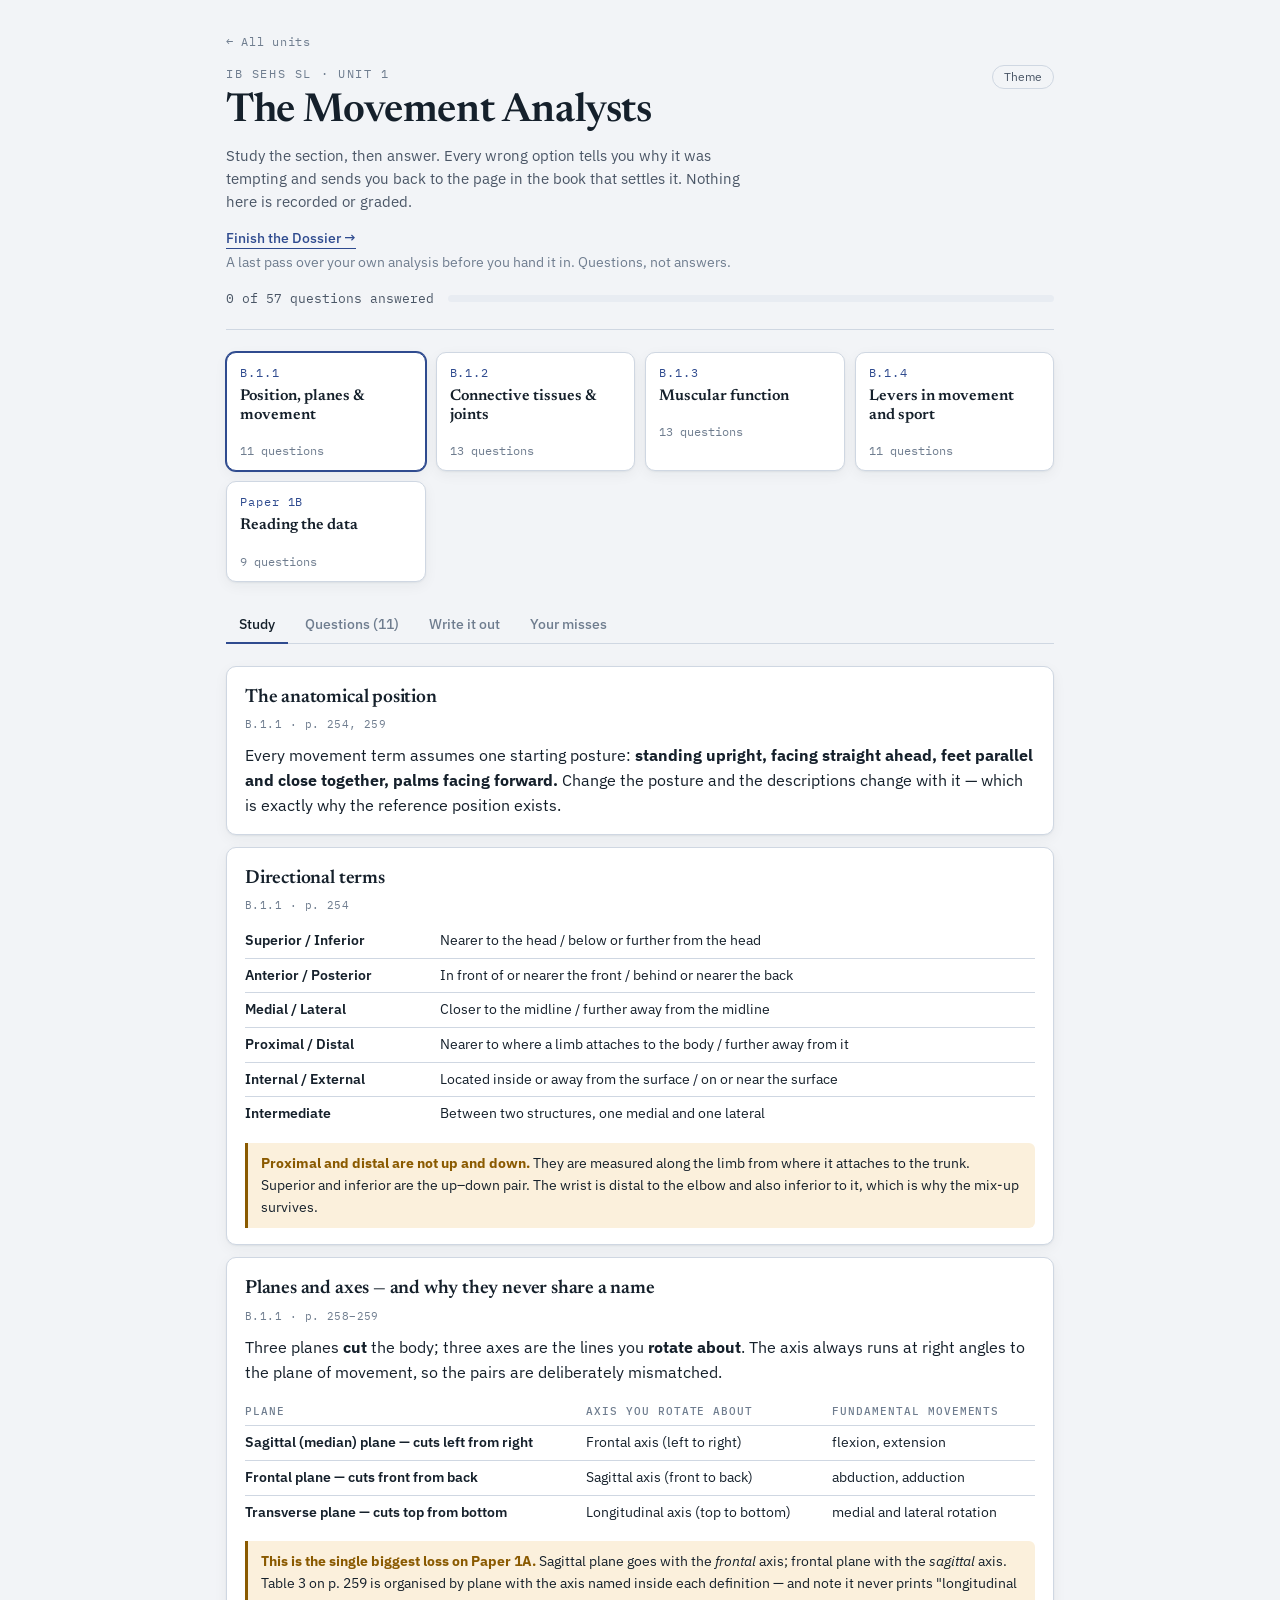
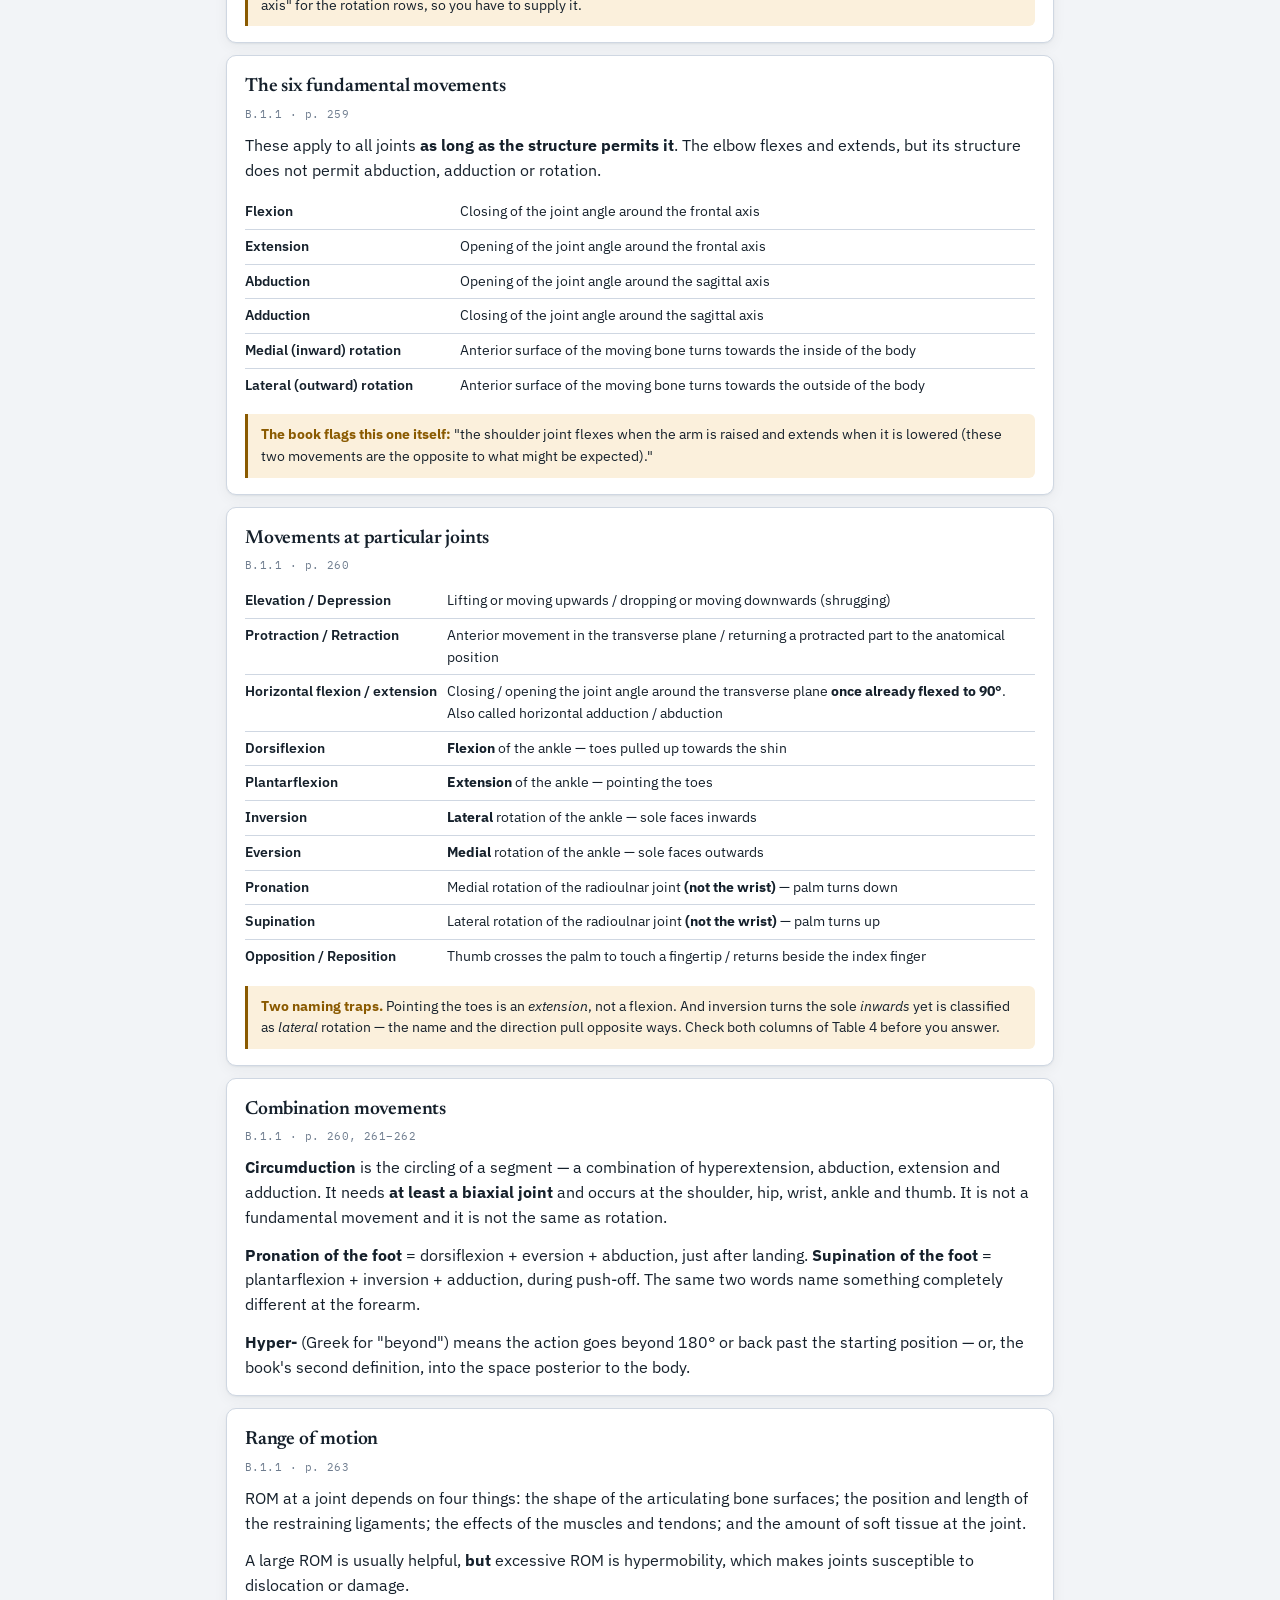
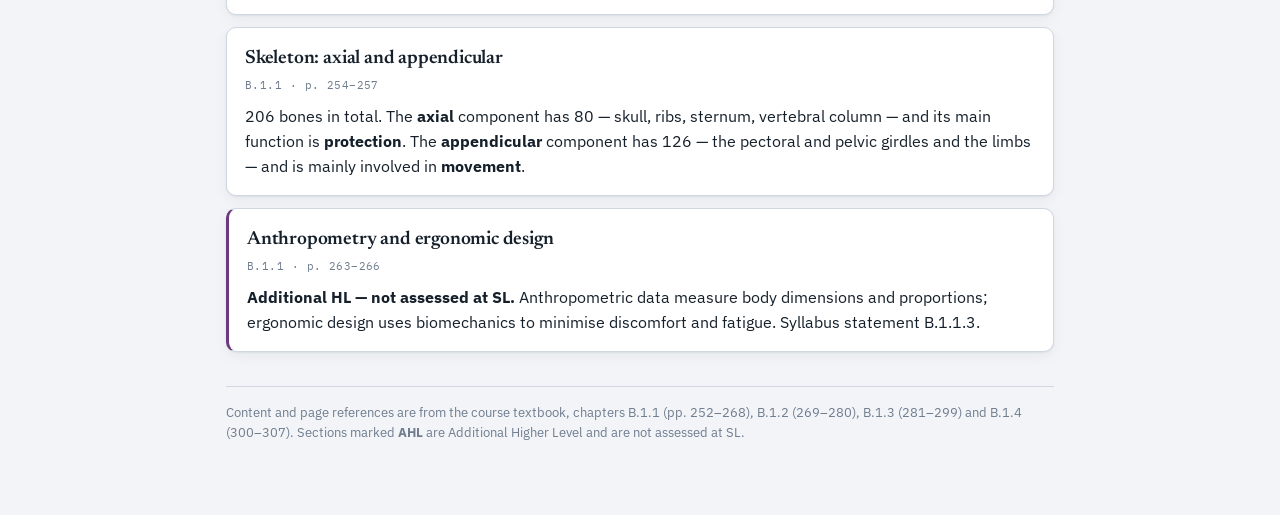
==== commit 677ec42f: "Add files via upload" ====
--- a/unit-01/index.html
+++ b/unit-01/index.html
@@ -26,6 +26,8 @@
       <h1 id="m-title"></h1>
       <p class="sub" id="m-sub"></p>
     </div>
+    <p class="companion"><a href="dossier/">Finish the Dossier &rarr;</a>
+      <span>A last pass over your own analysis before you hand it in. Questions, not answers.</span></p>
     <div class="overall">
       <span class="meter-label" id="ovlabel">0 of 0 answered</span>
       <span class="meter"><i id="ovbar" style="width:0%"></i></span>
@@ -51,134 +53,150 @@
 sources: `Content and page references are from the course textbook, chapters B.1.1 (pp.&nbsp;252&ndash;268), B.1.2 (269&ndash;280), B.1.3 (281&ndash;299) and B.1.4 (300&ndash;307). Sections marked <b>AHL</b> are Additional Higher Level and are not assessed at SL.`,
 
 topics: [
-/* ======================= B.1.1 ======================= */
 {
 id:"b11", code:"B.1.1", name:"Position, planes & movement", pages:"252–268",
 study:[
- {h:"The anatomical position", pg:"p. 254, 259", html:`
-  <p>Every movement term assumes one starting posture: <b>standing upright, facing straight ahead, feet parallel and close together, palms facing forward.</b> Change the posture and the descriptions change with it &mdash; which is exactly why the reference position exists.</p>`},
- {h:"Directional terms", pg:"p. 254", table:[["Superior / Inferior","Nearer to the head / below or further from the head"],
-  ["Anterior / Posterior","In front of or nearer the front / behind or nearer the back"],
-  ["Medial / Lateral","Closer to the midline / further away from the midline"],
-  ["Proximal / Distal","Nearer to where a limb attaches to the body / further away from it"],
-  ["Internal / External","Located inside or away from the surface / on or near the surface"],
-  ["Intermediate","Between two structures, one medial and one lateral"]],
-  flag:`<b>Proximal and distal are not up and down.</b> They are measured along the limb from where it attaches to the trunk. Superior and inferior are the up&ndash;down pair. The wrist is distal to the elbow and also inferior to it, which is why the mix-up survives.`},
- {h:"Planes and axes — and why they never share a name", pg:"p. 258–259", html:`
-  <p>Three planes <b>cut</b> the body; three axes are the lines you <b>rotate about</b>. The axis always runs at right angles to the plane of movement, so the pairs are deliberately mismatched.</p>`,
-  table:[["Sagittal (median) plane — cuts left from right","Frontal axis (left to right)","flexion, extension"],
+ {h:"The anatomical position",
+  pg:"p. 254, 259",
+  html:"\n  <p>Every movement term assumes one starting posture: <b>standing upright, facing straight ahead, feet parallel and close together, palms facing forward.</b> Change the posture and the descriptions change with it &mdash; which is exactly why the reference position exists.</p>"},
+ {h:"Directional terms",
+  pg:"p. 254",
+  table:[
+   ["Superior / Inferior","Nearer to the head / below or further from the head"],
+   ["Anterior / Posterior","In front of or nearer the front / behind or nearer the back"],
+   ["Medial / Lateral","Closer to the midline / further away from the midline"],
+   ["Proximal / Distal","Nearer to where a limb attaches to the body / further away from it"],
+   ["Internal / External","Located inside or away from the surface / on or near the surface"],
+   ["Intermediate","Between two structures, one medial and one lateral"]
+  ],
+  flag:"<b>Proximal and distal are not up and down.</b> They are measured along the limb from where it attaches to the trunk. Superior and inferior are the up&ndash;down pair. The wrist is distal to the elbow and also inferior to it, which is why the mix-up survives."},
+ {h:"Planes and axes — and why they never share a name",
+  pg:"p. 258–259",
+  html:"\n  <p>Three planes <b>cut</b> the body; three axes are the lines you <b>rotate about</b>. The axis always runs at right angles to the plane of movement, so the pairs are deliberately mismatched.</p>",
+  thead:["Plane","Axis you rotate about","Fundamental movements"],
+  table:[
+   ["Sagittal (median) plane — cuts left from right","Frontal axis (left to right)","flexion, extension"],
    ["Frontal plane — cuts front from back","Sagittal axis (front to back)","abduction, adduction"],
-   ["Transverse plane — cuts top from bottom","Longitudinal axis (top to bottom)","medial and lateral rotation"]],
-  thead:["Plane","Axis you rotate about","Fundamental movements"],
-  flag:`<b>This is the single biggest loss on Paper 1A.</b> Sagittal plane goes with the <i>frontal</i> axis; frontal plane with the <i>sagittal</i> axis. Table 3 on p.&nbsp;259 is organised by plane with the axis named inside each definition &mdash; and note it never prints "longitudinal axis" for the rotation rows, so you have to supply it.`},
- {h:"The six fundamental movements", pg:"p. 259", table:[
-  ["Flexion","Closing of the joint angle around the frontal axis"],
-  ["Extension","Opening of the joint angle around the frontal axis"],
-  ["Abduction","Opening of the joint angle around the sagittal axis"],
-  ["Adduction","Closing of the joint angle around the sagittal axis"],
-  ["Medial (inward) rotation","Anterior surface of the moving bone turns towards the inside of the body"],
-  ["Lateral (outward) rotation","Anterior surface of the moving bone turns towards the outside of the body"]],
-  html:`<p>These apply to all joints <b>as long as the structure permits it</b>. The elbow flexes and extends, but its structure does not permit abduction, adduction or rotation.</p>`,
-  flag:`<b>The book flags this one itself:</b> "the shoulder joint flexes when the arm is raised and extends when it is lowered (these two movements are the opposite to what might be expected)."`},
- {h:"Movements at particular joints", pg:"p. 260", table:[
-  ["Elevation / Depression","Lifting or moving upwards / dropping or moving downwards (shrugging)"],
-  ["Protraction / Retraction","Anterior movement in the transverse plane / returning a protracted part to the anatomical position"],
-  ["Horizontal flexion / extension","Closing / opening the joint angle around the transverse plane <b>once already flexed to 90°</b>. Also called horizontal adduction / abduction"],
-  ["Dorsiflexion","<b>Flexion</b> of the ankle — toes pulled up towards the shin"],
-  ["Plantarflexion","<b>Extension</b> of the ankle — pointing the toes"],
-  ["Inversion","<b>Lateral</b> rotation of the ankle — sole faces inwards"],
-  ["Eversion","<b>Medial</b> rotation of the ankle — sole faces outwards"],
-  ["Pronation","Medial rotation of the radioulnar joint <b>(not the wrist)</b> — palm turns down"],
-  ["Supination","Lateral rotation of the radioulnar joint <b>(not the wrist)</b> — palm turns up"],
-  ["Opposition / Reposition","Thumb crosses the palm to touch a fingertip / returns beside the index finger"]],
-  flag:`<b>Two naming traps.</b> Pointing the toes is an <i>extension</i>, not a flexion. And inversion turns the sole <i>inwards</i> yet is classified as <i>lateral</i> rotation &mdash; the name and the direction pull opposite ways. Check both columns of Table 4 before you answer.`},
- {h:"Combination movements", pg:"p. 260, 261–262", html:`
-  <p><b>Circumduction</b> is the circling of a segment &mdash; a combination of hyperextension, abduction, extension and adduction. It needs <b>at least a biaxial joint</b> and occurs at the shoulder, hip, wrist, ankle and thumb. It is not a fundamental movement and it is not the same as rotation.</p>
-  <p><b>Pronation of the foot</b> = dorsiflexion + eversion + abduction, just after landing. <b>Supination of the foot</b> = plantarflexion + inversion + adduction, during push-off. The same two words name something completely different at the forearm.</p>
-  <p><b>Hyper-</b> (Greek for "beyond") means the action goes beyond 180° or back past the starting position &mdash; or, the book's second definition, into the space posterior to the body.</p>`},
- {h:"Range of motion", pg:"p. 263", html:`<p>ROM at a joint depends on four things: the shape of the articulating bone surfaces; the position and length of the restraining ligaments; the effects of the muscles and tendons; and the amount of soft tissue at the joint.</p>
-  <p>A large ROM is usually helpful, <b>but</b> excessive ROM is hypermobility, which makes joints susceptible to dislocation or damage.</p>`},
- {h:"Skeleton: axial and appendicular", pg:"p. 254–257", html:`
-  <p>206 bones in total. The <b>axial</b> component has 80 &mdash; skull, ribs, sternum, vertebral column &mdash; and its main function is <b>protection</b>. The <b>appendicular</b> component has 126 &mdash; the pectoral and pelvic girdles and the limbs &mdash; and is mainly involved in <b>movement</b>.</p>`},
- {h:"Anthropometry and ergonomic design", pg:"p. 263–266", ahl:true, html:`
-  <p><b>Additional HL — not assessed at SL.</b> Anthropometric data measure body dimensions and proportions; ergonomic design uses biomechanics to minimise discomfort and fatigue. Syllabus statement B.1.1.3.</p>`}
+   ["Transverse plane — cuts top from bottom","Longitudinal axis (top to bottom)","medial and lateral rotation"]
+  ],
+  flag:"<b>This is the single biggest loss on Paper 1A.</b> Sagittal plane goes with the <i>frontal</i> axis; frontal plane with the <i>sagittal</i> axis. Table 3 on p.&nbsp;259 is organised by plane with the axis named inside each definition &mdash; and note it never prints \"longitudinal axis\" for the rotation rows, so you have to supply it."},
+ {h:"The six fundamental movements",
+  pg:"p. 259",
+  html:"<p>These apply to all joints <b>as long as the structure permits it</b>. The elbow flexes and extends, but its structure does not permit abduction, adduction or rotation.</p>",
+  table:[
+   ["Flexion","Closing of the joint angle around the frontal axis"],
+   ["Extension","Opening of the joint angle around the frontal axis"],
+   ["Abduction","Opening of the joint angle around the sagittal axis"],
+   ["Adduction","Closing of the joint angle around the sagittal axis"],
+   ["Medial (inward) rotation","Anterior surface of the moving bone turns towards the inside of the body"],
+   ["Lateral (outward) rotation","Anterior surface of the moving bone turns towards the outside of the body"]
+  ],
+  flag:"<b>The book flags this one itself:</b> \"the shoulder joint flexes when the arm is raised and extends when it is lowered (these two movements are the opposite to what might be expected).\""},
+ {h:"Movements at particular joints",
+  pg:"p. 260",
+  table:[
+   ["Elevation / Depression","Lifting or moving upwards / dropping or moving downwards (shrugging)"],
+   ["Protraction / Retraction","Anterior movement in the transverse plane / returning a protracted part to the anatomical position"],
+   ["Horizontal flexion / extension","Closing / opening the joint angle around the transverse plane <b>once already flexed to 90°</b>. Also called horizontal adduction / abduction"],
+   ["Dorsiflexion","<b>Flexion</b> of the ankle — toes pulled up towards the shin"],
+   ["Plantarflexion","<b>Extension</b> of the ankle — pointing the toes"],
+   ["Inversion","<b>Lateral</b> rotation of the ankle — sole faces inwards"],
+   ["Eversion","<b>Medial</b> rotation of the ankle — sole faces outwards"],
+   ["Pronation","Medial rotation of the radioulnar joint <b>(not the wrist)</b> — palm turns down"],
+   ["Supination","Lateral rotation of the radioulnar joint <b>(not the wrist)</b> — palm turns up"],
+   ["Opposition / Reposition","Thumb crosses the palm to touch a fingertip / returns beside the index finger"]
+  ],
+  flag:"<b>Two naming traps.</b> Pointing the toes is an <i>extension</i>, not a flexion. And inversion turns the sole <i>inwards</i> yet is classified as <i>lateral</i> rotation &mdash; the name and the direction pull opposite ways. Check both columns of Table 4 before you answer."},
+ {h:"Combination movements",
+  pg:"p. 260, 261–262",
+  html:"\n  <p><b>Circumduction</b> is the circling of a segment &mdash; a combination of hyperextension, abduction, extension and adduction. It needs <b>at least a biaxial joint</b> and occurs at the shoulder, hip, wrist, ankle and thumb. It is not a fundamental movement and it is not the same as rotation.</p>\n  <p><b>Pronation of the foot</b> = dorsiflexion + eversion + abduction, just after landing. <b>Supination of the foot</b> = plantarflexion + inversion + adduction, during push-off. The same two words name something completely different at the forearm.</p>\n  <p><b>Hyper-</b> (Greek for \"beyond\") means the action goes beyond 180° or back past the starting position &mdash; or, the book's second definition, into the space posterior to the body.</p>"},
+ {h:"Range of motion",
+  pg:"p. 263",
+  html:"<p>ROM at a joint depends on four things: the shape of the articulating bone surfaces; the position and length of the restraining ligaments; the effects of the muscles and tendons; and the amount of soft tissue at the joint.</p>\n  <p>A large ROM is usually helpful, <b>but</b> excessive ROM is hypermobility, which makes joints susceptible to dislocation or damage.</p>"},
+ {h:"Skeleton: axial and appendicular",
+  pg:"p. 254–257",
+  html:"\n  <p>206 bones in total. The <b>axial</b> component has 80 &mdash; skull, ribs, sternum, vertebral column &mdash; and its main function is <b>protection</b>. The <b>appendicular</b> component has 126 &mdash; the pectoral and pelvic girdles and the limbs &mdash; and is mainly involved in <b>movement</b>.</p>"},
+ {h:"Anthropometry and ergonomic design",
+  pg:"p. 263–266",
+  ahl:true,
+  html:"\n  <p><b>Additional HL — not assessed at SL.</b> Anthropometric data measure body dimensions and proportions; ergonomic design uses biomechanics to minimise discomfort and fatigue. Syllabus statement B.1.1.3.</p>"}
 ],
 mcq:[
  {s:"Flexion at the elbow occurs in which plane, about which axis?",
-  o:[{t:"Sagittal plane, about the frontal axis",ok:1},
+  o:[{t:"Frontal plane, about the frontal axis",f:"Two errors at once. Flexion is a sagittal-plane movement, and no movement happens in the plane that shares its axis's name &mdash; the axis is always perpendicular to the plane."},
+     {t:"Sagittal plane, about the frontal axis",ok:1},
      {t:"Sagittal plane, about the sagittal axis",f:"The plane and the axis almost never share a name. The axis is the line you rotate <i>about</i>, and for sagittal-plane movement it runs left to right through the joint &mdash; the frontal axis."},
-     {t:"Frontal plane, about the sagittal axis",f:"That is the correct pairing, but for the wrong movement. Abduction and adduction happen in the frontal plane about the sagittal axis. Flexion closes the joint angle in the sagittal plane."},
-     {t:"Frontal plane, about the frontal axis",f:"Two errors at once. Flexion is a sagittal-plane movement, and no movement happens in the plane that shares its axis's name &mdash; the axis is always perpendicular to the plane."}],
+     {t:"Frontal plane, about the sagittal axis",f:"That is the correct pairing, but for the wrong movement. Abduction and adduction happen in the frontal plane about the sagittal axis. Flexion closes the joint angle in the sagittal plane."}],
   truth:"Table 3 defines flexion as \"closing of the joint angle around the frontal axis at the joint\", listed under motion in the sagittal plane.", pg:"p. 259"},
 
  {s:"A swimmer raises a straight arm forward and upward from the anatomical position. This movement is:",
-  o:[{t:"Flexion at the shoulder",ok:1},
+  o:[{t:"Circumduction at the shoulder",f:"Circumduction is the full circling combination &mdash; hyperextension, abduction, extension and adduction together. A single forward raise is one movement."},
      {t:"Extension at the shoulder",f:"The book flags exactly this: \"the shoulder joint flexes when the arm is raised and extends when it is lowered (these two movements are the opposite to what might be expected).\" Raising is flexion."},
      {t:"Abduction at the shoulder",f:"Abduction raises the arm <i>sideways</i>, away from the midline, in the frontal plane. Forward and upward is the sagittal plane."},
-     {t:"Circumduction at the shoulder",f:"Circumduction is the full circling combination &mdash; hyperextension, abduction, extension and adduction together. A single forward raise is one movement."}],
+     {t:"Flexion at the shoulder",ok:1}],
   truth:"Raising the arm forward closes the joint angle in the sagittal plane, which is flexion.", pg:"p. 259"},
 
  {s:"Pronation and supination occur at which joint?",
   o:[{t:"The radioulnar joint",ok:1},
-     {t:"The wrist joint",f:"The book puts this in brackets in both definitions, twice: \"medial rotation of the radioulnar joint <b>(not the wrist joint)</b>\". The hand turns because the radius crosses over the ulna, not because the wrist moves."},
      {t:"The elbow joint",f:"The elbow flexes and extends only &mdash; its structure \"does not permit abduction, adduction, or medial or lateral rotation\". Pronation still works with the elbow held flexed at 90°, which proves it is a different joint."},
-     {t:"The shoulder joint",f:"Shoulder rotation turns the whole arm. Pronation turns the forearm and hand alone, and the book says it happens \"even when the elbow is flexed\"."}],
+     {t:"The shoulder joint",f:"Shoulder rotation turns the whole arm. Pronation turns the forearm and hand alone, and the book says it happens \"even when the elbow is flexed\"."},
+     {t:"The wrist joint",f:"The book puts this in brackets in both definitions, twice: \"medial rotation of the radioulnar joint <b>(not the wrist joint)</b>\". The hand turns because the radius crosses over the ulna, not because the wrist moves."}],
   truth:"Pronation is medial rotation and supination lateral rotation of the radioulnar joint.", pg:"p. 260"},
 
  {s:"Using the book's own definitions, inversion of the foot is:",
-  o:[{t:"Lateral rotation of the ankle joint",ok:1},
-     {t:"Medial rotation of the ankle joint",f:"That is the book's definition of <i>eversion</i>. The trap is real: inversion turns the sole <i>inwards</i> but is classified as <i>lateral</i> rotation. The name and the direction genuinely pull opposite ways, so read both columns of Table 4."},
-     {t:"Flexion of the ankle joint",f:"That is dorsiflexion &mdash; pulling the toes up towards the shin."},
-     {t:"Extension of the ankle joint",f:"That is plantarflexion &mdash; pointing the toes."}],
+  o:[{t:"Flexion of the ankle joint",f:"That is dorsiflexion &mdash; pulling the toes up towards the shin."},
+     {t:"Extension of the ankle joint",f:"That is plantarflexion &mdash; pointing the toes."},
+     {t:"Lateral rotation of the ankle joint",ok:1},
+     {t:"Medial rotation of the ankle joint",f:"That is the book's definition of <i>eversion</i>. The trap is real: inversion turns the sole <i>inwards</i> but is classified as <i>lateral</i> rotation. The name and the direction genuinely pull opposite ways, so read both columns of Table 4."}],
   truth:"Table 4: inversion = lateral rotation of the ankle; the examples column adds that the sole faces inwards.", pg:"p. 260"},
 
  {s:"A dancer rises onto the toes. The movement at the ankle is:",
-  o:[{t:"Plantarflexion, which the book classifies as extension of the ankle",ok:1},
+  o:[{t:"Eversion of the ankle",f:"Eversion turns the sole outwards &mdash; a rotation, not a sagittal-plane movement."},
      {t:"Plantarflexion, which the book classifies as flexion of the ankle",f:"Right movement, wrong classification &mdash; and the classification is the part that gets examined. Dorsiflexion is the flexion; plantarflexion is the extension. Pointing the toes is an extension even though the foot looks folded."},
      {t:"Dorsiflexion, which the book classifies as flexion of the ankle",f:"The classification is right but the movement is wrong. Dorsiflexion pulls the toes <i>up</i> towards the shin."},
-     {t:"Eversion of the ankle",f:"Eversion turns the sole outwards &mdash; a rotation, not a sagittal-plane movement."}],
+     {t:"Plantarflexion, which the book classifies as extension of the ankle",ok:1}],
   truth:"Table 4: dorsiflexion = \"flexion of the ankle joint\"; plantarflexion = \"extension of the ankle joint\". Both occur in the sagittal plane.", pg:"p. 260"},
 
  {s:"When \"hyper-\" is added to a movement term, it indicates that:",
-  o:[{t:"The action goes beyond 180°, or back past the starting position",ok:1},
+  o:[{t:"The action occurs at a joint not designed for it",f:"A joint not designed for a movement simply cannot do it &mdash; the elbow cannot abduct at all. Hyper- describes going further in a movement the joint does permit."},
+     {t:"The action goes beyond 180°, or back past the starting position",ok:1},
      {t:"The action is performed quickly or forcefully",f:"Speed has nothing to do with it. \"Hyper\" is Greek for \"beyond\" or \"more than\" and refers to range, not effort."},
-     {t:"The action reaches exactly 180°",f:"180° is the threshold &mdash; hyper- means beyond it. Reaching it is just full extension."},
-     {t:"The action occurs at a joint not designed for it",f:"A joint not designed for a movement simply cannot do it &mdash; the elbow cannot abduct at all. Hyper- describes going further in a movement the joint does permit."}],
+     {t:"The action reaches exactly 180°",f:"180° is the threshold &mdash; hyper- means beyond it. Reaching it is just full extension."}],
   truth:"The book gives two definitions: beyond 180° or past the starting position, or movement into the space posterior to the body.", pg:"p. 260"},
 
  {s:"A cricket bowler circles the arm at the shoulder. Circumduction is best described as:",
-  o:[{t:"A combination of hyperextension, abduction, extension and adduction, requiring at least a biaxial joint",ok:1},
+  o:[{t:"A combination of flexion and extension only",f:"Flexion and extension both happen in the sagittal plane, so combining them traces a line, not a circle. You need at least two planes."},
      {t:"Rotation of the humerus about the longitudinal axis",f:"Rotation is a single fundamental movement in the transverse plane. A joint can rotate without circumducting &mdash; circumduction traces a cone, which needs movement in more than one plane."},
-     {t:"A fundamental movement that applies to all joints",f:"Circumduction appears in neither Table 3 nor Table 4 &mdash; it is a combination, and it needs at least a biaxial joint. The six fundamental movements apply to all joints only where the structure permits."},
-     {t:"A combination of flexion and extension only",f:"Flexion and extension both happen in the sagittal plane, so combining them traces a line, not a circle. You need at least two planes."}],
+     {t:"A combination of hyperextension, abduction, extension and adduction, requiring at least a biaxial joint",ok:1},
+     {t:"A fundamental movement that applies to all joints",f:"Circumduction appears in neither Table 3 nor Table 4 &mdash; it is a combination, and it needs at least a biaxial joint. The six fundamental movements apply to all joints only where the structure permits."}],
   truth:"Circumduction occurs at the shoulder, hip, wrist, ankle and thumb &mdash; the joints with at least two axes.", pg:"p. 261–262"},
 
  {s:"Pronation of the <i>foot</i> is a combination of:",
   o:[{t:"Dorsiflexion, eversion and abduction",ok:1},
+     {t:"Medial rotation of the radioulnar joint",f:"That is pronation of the <i>forearm</i> — medial rotation at the radioulnar joint. The same word names two different movements in this chapter, at two different joints."},
      {t:"Plantarflexion, inversion and adduction",f:"That is supination of the foot, which the book associates with push-off in walking and running. Pronation occurs just after landing, as body weight is absorbed."},
-     {t:"Medial rotation of the radioulnar joint",f:"That is pronation of the <i>forearm</i> — medial rotation at the radioulnar joint. The same word names two different movements in this chapter, at two different joints."},
      {t:"Dorsiflexion and inversion",f:"Half right &mdash; dorsiflexion belongs, but pronation everts the foot rather than inverting it, and abduction is the third component."}],
   truth:"Foot pronation = dorsiflexion + eversion + abduction. Not everyone pronates on landing; it depends on body structure and technique.", pg:"p. 262"},
 
  {s:"The structure of the elbow joint permits:",
-  o:[{t:"Flexion and extension only",ok:1},
-     {t:"Flexion, extension, and medial and lateral rotation",f:"The forearm does rotate, but at the <i>radioulnar</i> joint rather than the elbow. The book states the elbow&rsquo;s structure \"does not permit abduction, adduction, or medial or lateral rotation\"."},
+  o:[{t:"Flexion, extension, and medial and lateral rotation",f:"The forearm does rotate, but at the <i>radioulnar</i> joint rather than the elbow. The book states the elbow&rsquo;s structure \"does not permit abduction, adduction, or medial or lateral rotation\"."},
      {t:"Flexion, extension, abduction and adduction",f:"Abduction and adduction need an axis the elbow does not have. Its structure permits movement in the sagittal plane only."},
+     {t:"Flexion and extension only",ok:1},
      {t:"All six fundamental movements",f:"The six fundamental movements apply to all joints only \"as long as the structure permits movements around the appropriate axes\". The elbow is the book&rsquo;s own worked counter-example."}],
   truth:"\"The elbow joint flexes when it bends and extends when it straightens, but the structure of the joint does not permit abduction, adduction, or medial or lateral rotation.\"", pg:"p. 259"},
 
  {s:"Horizontal flexion (horizontal adduction) at the shoulder requires that:",
-  o:[{t:"The arm is already flexed to 90°",ok:1},
+  o:[{t:"The elbow is extended",f:"Elbow position is not part of the definition. The precondition is 90° of flexion at the shoulder."},
+     {t:"The arm is already flexed to 90°",ok:1},
      {t:"The arm starts in the anatomical position",f:"From the anatomical position the arm cannot move horizontally &mdash; it hangs vertically. The 90° precondition is written into the definition itself."},
-     {t:"The arm is abducted to 180°",f:"That is past the horizontal. The definition specifies flexion to 90°, which puts the arm straight out in front."},
-     {t:"The elbow is extended",f:"Elbow position is not part of the definition. The precondition is 90° of flexion at the shoulder."}],
+     {t:"The arm is abducted to 180°",f:"That is past the horizontal. The definition specifies flexion to 90°, which puts the arm straight out in front."}],
   truth:"Both horizontal flexion and horizontal extension are defined as acting \"when the body segment has already been flexed to 90°\".", pg:"p. 260"},
 
  {s:"The knee is distal to the hip. \"Distal\" means:",
-  o:[{t:"Further away from where the limb attaches to the body",ok:1},
+  o:[{t:"Located on or near the surface",f:"That is <i>external</i>. Note this book uses internal and external rather than deep and superficial."},
+     {t:"Further away from the midline of the body",f:"That is <i>lateral</i>."},
      {t:"Below, or further away from the head",f:"That is <i>inferior</i>. Proximal and distal are measured along the limb from its attachment, not up and down the body. The knee happens to be both, which is why this error survives."},
-     {t:"Further away from the midline of the body",f:"That is <i>lateral</i>."},
-     {t:"Located on or near the surface",f:"That is <i>external</i>. Note this book uses internal and external rather than deep and superficial."}],
+     {t:"Further away from where the limb attaches to the body",ok:1}],
   truth:"Proximal = nearer to where a limb attaches to the body; distal = further away from it.", pg:"p. 254"}
 ],
 written:[
@@ -190,145 +208,160 @@
   note:"Self-study question 2 (p. 268) asks you to distinguish pronation from supination; this item extends it to the two senses of \"pronation\" on pp. 260 and 262. The third mark is for naming the difference, not for listing two definitions and stopping."}
 ]},
 
-/* ======================= B.1.2 ======================= */
 {
 id:"b12", code:"B.1.2", name:"Connective tissues & joints", pages:"269–280",
 study:[
- {h:"Bone: four types, and what bone is made of", pg:"p. 269–271", html:`
-  <p>The four main types are <b>long</b> (femur, metatarsals, <mark>clavicle</mark>), <b>short</b> (carpals, tarsals), <b>flat</b> (sternum, scapula, ribs, <mark>pelvis</mark>) and <b>irregular</b> (vertebrae, sacrum, coccyx). <b>Sesamoid</b> bones &mdash; short bones embedded in tendons where pressure develops &mdash; are listed separately, outside the four.</p>
-  <p>Bone is a matrix of collagen fibres with water and mineral salts. The salts crystallise and harden the tissue; the collagen gives tensile strength. The book likens it to reinforced concrete.</p>`,
-  flag:`<b>Two classifications students reliably invert.</b> The clavicle is a <i>long</i> bone (length always exceeds width), and the pelvis is a <i>flat</i> bone while the sacrum and coccyx are <i>irregular</i>.`},
- {h:"Structure of a long bone", pg:"p. 271", table:[
-  ["Diaphysis","The shaft — made of compact (hard) bone; resists the stress of weight"],
-  ["Epiphyses","The proximal and distal ends — made of cancellous (spongy) bone, a honeycomb lattice"],
-  ["Red bone marrow","Stored in <b>cancellous</b> bone — this is where blood cell production occurs"],
-  ["Yellow bone marrow","Stored in the <b>medullary cavity</b> within the diaphysis"],
-  ["Articular cartilage","A thin layer covering the bone ends where they articulate — reduces friction, absorbs shock"],
-  ["Periosteum","Covers the bone <i>not</i> covered by articular cartilage — growth, repair, nutrition, attachment of ligaments and tendons"],
-  ["Nutrient foramen","A small opening in the diaphysis through which blood vessels enter"]]},
- {h:"Ligaments, tendons, cartilage, fascia", pg:"p. 273–274", table:[
-  ["Ligament","<b>Bone to bone.</b> Strap-like bands or round cords, generally passing over joints. Provide stability, restrain movements at their normal limits, resist movements the joint was not designed for. Strong and flexible, but <b>not very elastic</b>"],
-  ["Tendon","<b>Muscle to bone.</b> Tough, flexible fibrous connective tissue, formed where the fascia layers continue beyond the muscle fibres. May be a rounded cord or a flat sheet (aponeurosis). Transmit muscle force to bone"],
-  ["Cartilage","A dense network of collagen and elastic fibres. Strong, with resilience. <b>No blood vessels and no nerves</b>, except in the perichondrium. Hyaline is the most abundant type; fibrocartilage forms menisci and intervertebral discs"],
-  ["Fascia","Fibrous tissue, adipose tissue and fluid, between and surrounding other tissues. Epimysium covers the whole muscle, perimysium surrounds fascicles, endomysium surrounds individual fibres"]],
-  flag:`<b>The book's clearest exam hook:</b> "Unlike ligaments and tendons, muscles have a good nerve and blood supply." That is why a pulled muscle repairs well and a torn ligament or damaged cartilage does not.`},
- {h:"The three joint types", pg:"p. 273, 275", html:`<p><b>The basic classifier is the joint cavity</b> &mdash; whether there is a gap between the articulating bones. Movement is the consequence, not the test.</p>`,
+ {h:"Bone: four types, and what bone is made of",
+  pg:"p. 269–271",
+  html:"\n  <p>The four main types are <b>long</b> (femur, metatarsals, <mark>clavicle</mark>), <b>short</b> (carpals, tarsals), <b>flat</b> (sternum, scapula, ribs, <mark>pelvis</mark>) and <b>irregular</b> (vertebrae, sacrum, coccyx). <b>Sesamoid</b> bones &mdash; short bones embedded in tendons where pressure develops &mdash; are listed separately, outside the four.</p>\n  <p>Bone is a matrix of collagen fibres with water and mineral salts. The salts crystallise and harden the tissue; the collagen gives tensile strength. The book likens it to reinforced concrete.</p>",
+  flag:"<b>Two classifications students reliably invert.</b> The clavicle is a <i>long</i> bone (length always exceeds width), and the pelvis is a <i>flat</i> bone while the sacrum and coccyx are <i>irregular</i>."},
+ {h:"Structure of a long bone",
+  pg:"p. 271",
+  table:[
+   ["Diaphysis","The shaft — made of compact (hard) bone; resists the stress of weight"],
+   ["Epiphyses","The proximal and distal ends — made of cancellous (spongy) bone, a honeycomb lattice"],
+   ["Red bone marrow","Stored in <b>cancellous</b> bone — this is where blood cell production occurs"],
+   ["Yellow bone marrow","Stored in the <b>medullary cavity</b> within the diaphysis"],
+   ["Articular cartilage","A thin layer covering the bone ends where they articulate — reduces friction, absorbs shock"],
+   ["Periosteum","Covers the bone <i>not</i> covered by articular cartilage — growth, repair, nutrition, attachment of ligaments and tendons"],
+   ["Nutrient foramen","A small opening in the diaphysis through which blood vessels enter"]
+  ]},
+ {h:"Ligaments, tendons, cartilage, fascia",
+  pg:"p. 273–274",
+  table:[
+   ["Ligament","<b>Bone to bone.</b> Strap-like bands or round cords, generally passing over joints. Provide stability, restrain movements at their normal limits, resist movements the joint was not designed for. Strong and flexible, but <b>not very elastic</b>"],
+   ["Tendon","<b>Muscle to bone.</b> Tough, flexible fibrous connective tissue, formed where the fascia layers continue beyond the muscle fibres. May be a rounded cord or a flat sheet (aponeurosis). Transmit muscle force to bone"],
+   ["Cartilage","A dense network of collagen and elastic fibres. Strong, with resilience. <b>No blood vessels and no nerves</b>, except in the perichondrium. Hyaline is the most abundant type; fibrocartilage forms menisci and intervertebral discs"],
+   ["Fascia","Fibrous tissue, adipose tissue and fluid, between and surrounding other tissues. Epimysium covers the whole muscle, perimysium surrounds fascicles, endomysium surrounds individual fibres"]
+  ],
+  flag:"<b>The book's clearest exam hook:</b> \"Unlike ligaments and tendons, muscles have a good nerve and blood supply.\" That is why a pulled muscle repairs well and a torn ligament or damaged cartilage does not."},
+ {h:"The three joint types",
+  pg:"p. 273, 275",
+  html:"<p><b>The basic classifier is the joint cavity</b> &mdash; whether there is a gap between the articulating bones. Movement is the consequence, not the test.</p>",
   thead:["Type","Joint cavity","Movement","Examples"],
-  table:[["Fibrous","None","<b>No movement</b>","Sutures of the skull"],
+  table:[
+   ["Fibrous","None","<b>No movement</b>","Sutures of the skull"],
    ["Cartilaginous","None","<b>Limited</b> movement","Intervertebral discs (fibrocartilage); ribs to sternum (hyaline)"],
-   ["Synovial","Yes","Free — the most important joints for mobility","Shoulder, hip, knee, elbow"]],
-  flag:`<b>Fibrous joints allow <i>no</i> movement</b>, not "slight" movement. Limited movement belongs to cartilaginous joints. This single word is the whole difference.`},
- {h:"Inside a synovial joint", pg:"p. 275–276", table:[
-  ["Joint (articular) cavity","The space between the bones; contains synovial fluid"],
-  ["Articular cartilage","Usually hyaline. Reduces friction, absorbs shock, protects the bones. Varies in thickness with the stress it meets"],
-  ["Articular capsule","A sleeve around the joint — flexible enough to allow movement, with tensile strength that protects against dislocation"],
-  ["Synovial membrane","<b>Lines the inside of the capsule</b> and secretes synovial fluid. Also lines the bursae"],
-  ["Synovial fluid","Like uncooked egg white; becomes more fluid with movement. Lubricates, reduces friction, provides nutrients to the cartilage"],
-  ["Menisci","Semilunar discs of <b>fibrocartilage</b> between poorly matched bones, as at the femur and tibia. Improve the fit — cushioning and stability"],
-  ["Bursae","Small fluid-filled sacs lined by synovial membrane, found where two structures rub. Reduce friction"]]},
- {h:"The six types of synovial joint", pg:"p. 276–277",
+   ["Synovial","Yes","Free — the most important joints for mobility","Shoulder, hip, knee, elbow"]
+  ],
+  flag:"<b>Fibrous joints allow <i>no</i> movement</b>, not \"slight\" movement. Limited movement belongs to cartilaginous joints. This single word is the whole difference."},
+ {h:"Inside a synovial joint",
+  pg:"p. 275–276",
+  table:[
+   ["Joint (articular) cavity","The space between the bones; contains synovial fluid"],
+   ["Articular cartilage","Usually hyaline. Reduces friction, absorbs shock, protects the bones. Varies in thickness with the stress it meets"],
+   ["Articular capsule","A sleeve around the joint — flexible enough to allow movement, with tensile strength that protects against dislocation"],
+   ["Synovial membrane","<b>Lines the inside of the capsule</b> and secretes synovial fluid. Also lines the bursae"],
+   ["Synovial fluid","Like uncooked egg white; becomes more fluid with movement. Lubricates, reduces friction, provides nutrients to the cartilage"],
+   ["Menisci","Semilunar discs of <b>fibrocartilage</b> between poorly matched bones, as at the femur and tibia. Improve the fit — cushioning and stability"],
+   ["Bursae","Small fluid-filled sacs lined by synovial membrane, found where two structures rub. Reduce friction"]
+  ]},
+ {h:"The six types of synovial joint",
+  pg:"p. 276–277",
   thead:["Type","Shape","Movement","Example"],
-  table:[["Gliding","Flat or slightly curved surfaces","Back and forth and side to side; <b>least</b> movement of all synovial joints","Between carpals; between tarsals"],
+  table:[
+   ["Gliding","Flat or slightly curved surfaces","Back and forth and side to side; <b>least</b> movement of all synovial joints","Between carpals; between tarsals"],
    ["Hinge","Convex fits into a reciprocal concave surface","Flexion and extension, <b>one direction only</b>","Elbow, knee, joints between phalanges"],
    ["Pivot","One bone forms a ring in which the other rolls","Rotation","Radius around ulna at the radioulnar joint"],
    ["Condyloid","Oval or egg-shaped convex into a reciprocal concave","<b>Two</b> directions — up/down and side to side","Radius and carpals at the wrist"],
    ["Saddle","Saddle and rider shapes","<b>Two</b> directions — side to side and up and down","Thumb: metacarpal and the carpal next to it"],
-   ["Ball and socket","Sphere-shaped head into a rounded cavity","<b>All</b> directions — greatest movement","Shoulder, hip"]],
-  flag:`<b>Hinge and condyloid are both "convex into concave"</b> in the book's own description column. The discriminator is one direction versus two. Condyloid and saddle are both two directions &mdash; there the discriminator is the shape and the example.`},
- {h:"Movement against stability", pg:"p. 273", html:`
-  <p>"Generally, the more movement a joint has, the less stability it has and the greater the risk of injury." The book lists several factors, including these four: the shape of the bones and whether they interlock; the area over which the bones are in contact; the flexibility of the ligaments; and the influence of other soft tissue such as muscles, tendons and the joint capsule.</p>`}
+   ["Ball and socket","Sphere-shaped head into a rounded cavity","<b>All</b> directions — greatest movement","Shoulder, hip"]
+  ],
+  flag:"<b>Hinge and condyloid are both \"convex into concave\"</b> in the book's own description column. The discriminator is one direction versus two. Condyloid and saddle are both two directions &mdash; there the discriminator is the shape and the example."},
+ {h:"Movement against stability",
+  pg:"p. 273",
+  html:"\n  <p>\"Generally, the more movement a joint has, the less stability it has and the greater the risk of injury.\" The book lists several factors, including these four: the shape of the bones and whether they interlock; the area over which the bones are in contact; the flexibility of the ligaments; and the influence of other soft tissue such as muscles, tendons and the joint capsule.</p>"}
 ],
 mcq:[
  {s:"The most basic classification of joints relies on:",
   o:[{t:"The presence or absence of a joint cavity",ok:1},
-     {t:"How much movement the joint permits",f:"That is the consequence, not the classifier. The book is explicit: \"The most basic classification relies on the presence or absence of a joint cavity.\" Fibrous and cartilaginous joints have none; synovial joints do."},
      {t:"The type of tissue connecting the bones",f:"Joints are \"further classified\" that way — it is the second step, applied after the cavity question has been settled."},
-     {t:"The shape of the articulating bone surfaces",f:"Also a second-step classifier, and the one used to sort the six synovial types once you already know the joint is synovial."}],
+     {t:"The shape of the articulating bone surfaces",f:"Also a second-step classifier, and the one used to sort the six synovial types once you already know the joint is synovial."},
+     {t:"How much movement the joint permits",f:"That is the consequence, not the classifier. The book is explicit: \"The most basic classification relies on the presence or absence of a joint cavity.\" Fibrous and cartilaginous joints have none; synovial joints do."}],
   truth:"Cavity first, then tissue type or bone shape.", pg:"p. 273, 275"},
 
  {s:"How much movement do fibrous joints permit?",
-  o:[{t:"None",ok:1},
+  o:[{t:"Limited movement",f:"That is the cartilaginous joint — an intervertebral disc or the ribs meeting the sternum."},
+     {t:"None",ok:1},
      {t:"Slight movement",f:"A very common slip, and one word decides it. The book says fibrous joints allow <i>no</i> movement. \"Limited movement\" is the phrase it reserves for <i>cartilaginous</i> joints."},
-     {t:"Limited movement",f:"That is the cartilaginous joint — an intervertebral disc or the ribs meeting the sternum."},
      {t:"Free movement in one plane",f:"Free movement requires a joint cavity, which makes it synovial."}],
   truth:"Fibrous: a thin layer of fibrous tissue continuous with the periosteum, and no movement. Example: the sutures of the skull.", pg:"p. 275"},
 
  {s:"Which statement about cartilage is correct?",
-  o:[{t:"It has no blood vessels and no nerves, except in the perichondrium",ok:1},
-     {t:"It has a rich blood supply, which is why it repairs quickly",f:"The opposite is true, and the consequence matters: because cartilage lacks its own blood supply, \"cartilage repair proceeds slowly\"."},
+  o:[{t:"It has a rich blood supply, which is why it repairs quickly",f:"The opposite is true, and the consequence matters: because cartilage lacks its own blood supply, \"cartilage repair proceeds slowly\"."},
      {t:"It has nerves but no blood vessels, which is why osteoarthritis is painful",f:"Tempting, because osteoarthritis genuinely hurts. But articular cartilage has no nerve supply either, so the pain \"is due to damage to the surrounding tissues rather than the cartilage itself\"."},
+     {t:"It has no blood vessels and no nerves, except in the perichondrium",ok:1},
      {t:"It is the only connective tissue containing collagen",f:"Collagen is in bone too — it is the fibre matrix that gives bone its tensile strength."}],
   truth:"Cartilage is avascular and aneural. Articular cartilage relies on synovial fluid for nutrients and oxygen.", pg:"p. 273–274, 278"},
 
  {s:"Unlike ligaments and tendons, muscles:",
   o:[{t:"Have a good nerve and blood supply",ok:1},
      {t:"Are made of collagen fibres",f:"The book does not give collagen as the distinguishing feature here, and collagen appears in bone and cartilage too. The stated contrast is the nerve and blood supply."},
-     {t:"Attach to the periosteum",f:"Tendons and ligaments both attach to the periosteum — that is a similarity, not a difference."},
-     {t:"Are able to be stretched beyond their resting length",f:"Ligaments can also be stretched beyond their resting length — the problem is that they take a long time to come back, and may not."}],
+     {t:"Are able to be stretched beyond their resting length",f:"Ligaments can also be stretched beyond their resting length — the problem is that they take a long time to come back, and may not."},
+     {t:"Attach to the periosteum",f:"Tendons and ligaments both attach to the periosteum — that is a similarity, not a difference."}],
   truth:"\"Unlike ligaments and tendons, muscles have a good nerve and blood supply.\" This is why a pulled or strained muscle repairs well.", pg:"p. 274"},
 
  {s:"Which best describes ligaments?",
-  o:[{t:"Strong and flexible, but not very elastic",ok:1},
+  o:[{t:"Strong and inelastic, connecting muscle to bone",f:"The elasticity is right but the attachment is wrong — muscle to bone is a tendon. Ligaments connect bone to bone."},
      {t:"Strong and highly elastic",f:"Flexible and elastic are not the same word. Ligaments \"are not very elastic and take a long time to return to their original length after they have been stretched\". Cartilage is the tissue the book credits with resilience."},
      {t:"Weak but highly elastic, allowing full range of movement",f:"Ligaments are \"generally very strong\". Their job is to restrain movement at its normal limits, not to permit it."},
-     {t:"Strong and inelastic, connecting muscle to bone",f:"The elasticity is right but the attachment is wrong — muscle to bone is a tendon. Ligaments connect bone to bone."}],
+     {t:"Strong and flexible, but not very elastic",ok:1}],
   truth:"If stretched abnormally for prolonged periods ligaments may be permanently damaged, lose the ability to stabilise the joint, and increase injury risk.", pg:"p. 273"},
 
  {s:"The synovial membrane:",
-  o:[{t:"Lines the inside of the articular capsule and secretes synovial fluid",ok:1},
+  o:[{t:"Covers the articulating surfaces of the bones",f:"That is articular cartilage, which is usually hyaline cartilage."},
+     {t:"Lines the inside of the articular capsule and secretes synovial fluid",ok:1},
      {t:"Is another name for the articular capsule",f:"They are two different layers. The membrane lines the <i>inside</i> of the capsule — the capsule is the sleeve, the membrane is its lining."},
-     {t:"Covers the articulating surfaces of the bones",f:"That is articular cartilage, which is usually hyaline cartilage."},
      {t:"Connects bone to bone across the joint",f:"That is a ligament — although in some joints the capsule's own fibres run in parallel bundles that form ligaments."}],
   truth:"The membrane also lines the bursae, which is how they \"provide lubrication to the structures and therefore reduce friction\".", pg:"p. 276"},
 
  {s:"Menisci are:",
-  o:[{t:"Semilunar discs of fibrocartilage that improve the fit between poorly matched bones",ok:1},
-     {t:"Small fluid-filled sacs that reduce friction where two structures rub",f:"Those are bursae. Both reduce friction, but by different means — bursae are sacs of fluid, menisci are discs of cartilage."},
+  o:[{t:"Small fluid-filled sacs that reduce friction where two structures rub",f:"Those are bursae. Both reduce friction, but by different means — bursae are sacs of fluid, menisci are discs of cartilage."},
+     {t:"Thickened bands of the articular capsule that act as ligaments",f:"Those are the parallel fibre bundles of the capsule. Menisci are separate discs of fibrocartilage."},
      {t:"A thin layer of hyaline cartilage covering the bone ends",f:"That is articular cartilage. Menisci sit <i>between</i> the bones rather than coating them, and they are fibrocartilage rather than hyaline."},
-     {t:"Thickened bands of the articular capsule that act as ligaments",f:"Those are the parallel fibre bundles of the capsule. Menisci are separate discs of fibrocartilage."}],
+     {t:"Semilunar discs of fibrocartilage that improve the fit between poorly matched bones",ok:1}],
   truth:"Found between the femur and tibia at the knee, where the bone shapes are not well matched. They provide cushioning and stability.", pg:"p. 276"},
 
  {s:"Which type of synovial joint permits movement in one direction only?",
   o:[{t:"Hinge",ok:1},
+     {t:"Condyloid",f:"Condyloid joints allow movement in two directions — the wrist moves up and down and side to side."},
      {t:"Gliding",f:"Gliding joints move back and forth <i>and</i> side to side — more than one direction, though the book notes they have the least movement of all synovial joints."},
-     {t:"Condyloid",f:"Condyloid joints allow movement in two directions — the wrist moves up and down and side to side."},
      {t:"Pivot",f:"A pivot joint rotates: one bone forms a ring in which the other rolls. Rotation is a different kind of movement from flexion and extension."}],
   truth:"Hinge joints bend and straighten in one direction only. Examples: elbow, knee, and the small joints between the phalanges.", pg:"p. 276"},
 
  {s:"Blood cell production in a long bone occurs in:",
-  o:[{t:"Cancellous (spongy) bone, where red marrow is stored",ok:1},
+  o:[{t:"Compact bone in the diaphysis",f:"Compact bone is relatively solid and dense with few spaces. Marrow needs the honeycomb lattice of cancellous bone."},
      {t:"The medullary cavity, where yellow marrow is stored",f:"Right cavity, wrong marrow. Yellow marrow is stored in the medullary cavity of the diaphysis; <i>red</i> marrow is in cancellous bone, and red marrow is the one that makes blood cells."},
-     {t:"Compact bone in the diaphysis",f:"Compact bone is relatively solid and dense with few spaces. Marrow needs the honeycomb lattice of cancellous bone."},
+     {t:"Cancellous (spongy) bone, where red marrow is stored",ok:1},
      {t:"The periosteum",f:"The periosteum is the outer membrane — important for growth, repair, nutrition and attachment, but not for blood cell production."}],
   truth:"Cancellous bone has an irregular latticework with many spaces; red bone marrow is stored there.", pg:"p. 271"},
 
  {s:"The clavicle is classified as which type of bone?",
-  o:[{t:"Long",ok:1},
-     {t:"Flat",f:"Understandable — the clavicle looks nothing like a femur. But the book's test is proportion, not size or shape: in a long bone \"the length is always greater than the width\". It lists the clavicle alongside the femur and metatarsals."},
+  o:[{t:"Flat",f:"Understandable — the clavicle looks nothing like a femur. But the book's test is proportion, not size or shape: in a long bone \"the length is always greater than the width\". It lists the clavicle alongside the femur and metatarsals."},
      {t:"Short",f:"Short bones are small and cube-shaped and usually articulate with more than one other bone — the carpals and tarsals."},
-     {t:"Irregular",f:"Irregular bones have specialised shapes and functions: the vertebrae, sacrum and coccyx."}],
+     {t:"Irregular",f:"Irregular bones have specialised shapes and functions: the vertebrae, sacrum and coccyx."},
+     {t:"Long",ok:1}],
   truth:"Long bones usually have a long cylindrical shaft enlarged at both ends, and are the most important bones for movement.", pg:"p. 269"},
 
  {s:"The relationship between joint movement and joint stability is:",
-  o:[{t:"The more movement a joint has, the less stability it has and the greater the risk of injury",ok:1},
-     {t:"The more movement a joint has, the more stable it is, because the muscles are stronger",f:"Muscles do contribute to stability, but the book states the general relationship as a trade-off, not a reinforcement."},
-     {t:"Movement and stability are independent of each other",f:"The book opens the section with \"Joint movement is inextricably linked to joint stability.\""},
-     {t:"Only ligament flexibility affects stability",f:"One of several factors the book lists. The others named are bone shape and whether the bones interlock, the area of contact between them, and other soft tissue such as muscles, tendons and the joint capsule."}],
-  truth:"The shoulder and hip are both ball and socket joints, yet their structures differ, which is why they differ in mobility and stability.", pg:"p. 273, 278"}
-,
+  o:[{t:"The more movement a joint has, the more stable it is, because the muscles are stronger",f:"Muscles do contribute to stability, but the book states the general relationship as a trade-off, not a reinforcement."},
+     {t:"The more movement a joint has, the less stability it has and the greater the risk of injury",ok:1},
+     {t:"Only ligament flexibility affects stability",f:"One of several factors the book lists. The others named are bone shape and whether the bones interlock, the area of contact between them, and other soft tissue such as muscles, tendons and the joint capsule."},
+     {t:"Movement and stability are independent of each other",f:"The book opens the section with \"Joint movement is inextricably linked to joint stability.\""}],
+  truth:"The shoulder and hip are both ball and socket joints, yet their structures differ, which is why they differ in mobility and stability.", pg:"p. 273, 278"},
 
  {s:"Which connective tissue joins bone to bone at a synovial joint?",
-  o:[{t:"Ligament",ok:1},
-     {t:"Tendon",f:"Tendons join <i>muscle</i> to bone. They are formed where the fascia layers continue beyond the muscle fibres, and their job is to transmit the force of contraction to the bone."},
-     {t:"Fascia",f:"Fascia lies between and surrounds other tissues — muscles and bones — rather than joining one bone to another. Its layers are the epimysium, perimysium and endomysium."},
-     {t:"Cartilage",f:"Articular cartilage covers the ends of the bones where they meet, reducing friction and absorbing shock. It coats the bones rather than attaching them to each other."}],
+  o:[{t:"Tendon",f:"Tendons join <i>muscle</i> to bone. They are formed where the fascia layers continue beyond the muscle fibres, and their job is to transmit the force of contraction to the bone."},
+     {t:"Cartilage",f:"Articular cartilage covers the ends of the bones where they meet, reducing friction and absorbing shock. It coats the bones rather than attaching them to each other."},
+     {t:"Ligament",ok:1},
+     {t:"Fascia",f:"Fascia lies between and surrounds other tissues — muscles and bones — rather than joining one bone to another. Its layers are the epimysium, perimysium and endomysium."}],
   truth:"Ligaments are strong, flexible tissues that connect bone to bone, generally passing over the joint, providing stability and restraining movement at its normal limits.", pg:"p. 273"},
 
  {s:"Which type of synovial joint permits movement in all three planes?",
   o:[{t:"Ball and socket",ok:1},
-     {t:"Condyloid",f:"Condyloid joints move in two directions — the wrist goes up and down and side to side, but it does not rotate about its own long axis."},
      {t:"Hinge",f:"One direction only: flexion and extension, in the sagittal plane."},
-     {t:"Pivot",f:"A pivot joint produces rotation only — one bone forms a ring in which the other rolls, as the radius does around the ulna."}],
+     {t:"Pivot",f:"A pivot joint produces rotation only — one bone forms a ring in which the other rolls, as the radius does around the ulna."},
+     {t:"Condyloid",f:"Condyloid joints move in two directions — the wrist goes up and down and side to side, but it does not rotate about its own long axis."}],
   truth:"The book says ball and socket joints \"can move in all directions and therefore have the greatest amount of movement\". Note it never prints the words \"three planes\" or \"triaxial\" for them — you have to make that link yourself.", pg:"p. 277"}
 ],
 written:[
@@ -343,120 +376,134 @@
   note:"The third mark is for the contrast, stated as a contrast. Two separate descriptions sitting side by side do not earn it."}
 ]},
 
-/* ======================= B.1.3 ======================= */
 {
 id:"b13", code:"B.1.3", name:"Muscular function", pages:"281–299",
 study:[
- {h:"Three muscle types", pg:"p. 281", table:[
-  ["Skeletal","Voluntary, striated. Attaches mostly to bone by tendons — moves the skeleton"],
-  ["Cardiac","<b>Striated but involuntary</b> — contracts without conscious thought"],
-  ["Smooth","Involuntary and <b>not</b> striated. Lines blood vessels and hollow organs"]],
-  flag:`<b>Striated does not mean voluntary.</b> Cardiac muscle is striated and involuntary. That single row is the whole item.`},
- {h:"Properties of muscle tissue", pg:"p. 282", table:[
-  ["Contractility","The ability to contract and generate force when stimulated by a nerve — the only tissue in the body with this property"],
-  ["Extensibility","The ability to be stretched beyond normal resting length"],
-  ["Elasticity","The ability to return to the original resting length after the stretch is removed"]]},
- {h:"Motor units", pg:"p. 284, 286", html:`
-  <p>A <b>motor unit</b> is a single motor neuron and all the muscle fibres it innervates. The <b>innervation ratio</b> is how many fibres one neuron stimulates &mdash; as high as <b>2,000</b> in the gluteus maximus, as few as <b>10</b> in the eye. Many fibres means large force; few fibres means great precision.</p>
-  <p>The <b>all-or-none principle</b>: when a motor unit is innervated, <i>all</i> of its fibres contract at once. Every fibre attached to one neuron is either relaxed or contracted.</p>
-  <p><b>Orderly recruitment:</b> as intensity rises, motor units are recruited <b>type I &rarr; type IIa &rarr; type IIx</b>. The order follows the <b>size of the motor neuron</b> &mdash; smaller neurons are recruited first.</p>`,
-  flag:`<b>All-or-none applies to the motor unit, not the whole muscle.</b> If it applied to the muscle you could not hold an egg. Graded force comes from recruiting more units.`},
- {h:"Muscle fibre types", pg:"p. 284–286", thead:["Type","Force &amp; speed","Fatigue","Sports"],
-  table:[["I (slow-twitch)","Slow transmission, small forces","Fatigue resistant; high aerobic endurance","Walking, jogging, marathon running"],
+ {h:"Three muscle types",
+  pg:"p. 281",
+  table:[
+   ["Skeletal","Voluntary, striated. Attaches mostly to bone by tendons — moves the skeleton"],
+   ["Cardiac","<b>Striated but involuntary</b> — contracts without conscious thought"],
+   ["Smooth","Involuntary and <b>not</b> striated. Lines blood vessels and hollow organs"]
+  ],
+  flag:"<b>Striated does not mean voluntary.</b> Cardiac muscle is striated and involuntary. That single row is the whole item."},
+ {h:"Properties of muscle tissue",
+  pg:"p. 282",
+  table:[
+   ["Contractility","The ability to contract and generate force when stimulated by a nerve — the only tissue in the body with this property"],
+   ["Extensibility","The ability to be stretched beyond normal resting length"],
+   ["Elasticity","The ability to return to the original resting length after the stretch is removed"]
+  ]},
+ {h:"Motor units",
+  pg:"p. 284, 286",
+  html:"\n  <p>A <b>motor unit</b> is a single motor neuron and all the muscle fibres it innervates. The <b>innervation ratio</b> is how many fibres one neuron stimulates &mdash; as high as <b>2,000</b> in the gluteus maximus, as few as <b>10</b> in the eye. Many fibres means large force; few fibres means great precision.</p>\n  <p>The <b>all-or-none principle</b>: when a motor unit is innervated, <i>all</i> of its fibres contract at once. Every fibre attached to one neuron is either relaxed or contracted.</p>\n  <p><b>Orderly recruitment:</b> as intensity rises, motor units are recruited <b>type I &rarr; type IIa &rarr; type IIx</b>. The order follows the <b>size of the motor neuron</b> &mdash; smaller neurons are recruited first.</p>",
+  flag:"<b>All-or-none applies to the motor unit, not the whole muscle.</b> If it applied to the muscle you could not hold an egg. Graded force comes from recruiting more units."},
+ {h:"Muscle fibre types",
+  pg:"p. 284–286",
+  html:"<p>On average most muscles are roughly <b>50% type I, 25% type IIa, 25% type IIx</b>, though this varies greatly between muscles and between individuals.</p>",
+  thead:["Type","Force &amp; speed","Fatigue","Sports"],
+  table:[
+   ["I (slow-twitch)","Slow transmission, small forces","Fatigue resistant; high aerobic endurance","Walking, jogging, marathon running"],
    ["IIa (fast-twitch)","Fast transmission, stronger forces","Also resistant to fatigue","Swimming, cycling; 1,500 m run, 400 m freestyle"],
-   ["IIx (fast-twitch)","Fastest contraction, largest forces","Fatigue at a high rate","100 m sprint, 50 m sprint swim, jumping, throwing, weightlifting"]],
-  html:`<p>On average most muscles are roughly <b>50% type I, 25% type IIa, 25% type IIx</b>, though this varies greatly between muscles and between individuals.</p>`},
- {h:"The four contraction types", pg:"p. 287–288, 290", thead:["Type","Muscle length","Force vs resistance","Example"],
-  table:[["Isometric","Unchanged — static","Not printed — the book gives only “static”","Holding a book steady; postural neck muscles"],
+   ["IIx (fast-twitch)","Fastest contraction, largest forces","Fatigue at a high rate","100 m sprint, 50 m sprint swim, jumping, throwing, weightlifting"]
+  ]},
+ {h:"The four contraction types",
+  pg:"p. 287–288, 290",
+  html:"<p>To identify the type from the movement: if the limb moves <b>opposite</b> to the resistance force, the agonists are contracting concentrically. If the limb moves in the <b>same</b> direction as the resistance but under control, the antagonists are contracting eccentrically. If there is no movement but the muscles are working, it is isometric.</p>",
+  thead:["Type","Muscle length","Force vs resistance","Example"],
+  table:[
+   ["Isometric","Unchanged — static","Not printed — the book gives only “static”","Holding a book steady; postural neck muscles"],
    ["Isotonic concentric","<b>Shortens</b>","Muscle force <b>greater</b> than resistance","Picking up a book; upward phase of a biceps curl"],
    ["Isotonic eccentric","<b>Lengthens</b>","Muscle force <b>less</b> than resistance","Lowering a book slowly; quadriceps running downhill"],
-   ["Isokinetic","Varies","—","The <b>body segment</b> moves at constant speed; rare in sport, usually needs equipment, useful in rehabilitation"]],
-  html:`<p>To identify the type from the movement: if the limb moves <b>opposite</b> to the resistance force, the agonists are contracting concentrically. If the limb moves in the <b>same</b> direction as the resistance but under control, the antagonists are contracting eccentrically. If there is no movement but the muscles are working, it is isometric.</p>`,
-  flag:`<b>Isokinetic is named for the segment, not the muscle.</b> The book warns directly: "just because the body segment moves at a constant rotational speed, it cannot be assumed that the muscle is contracting at a constant speed due to the different angles of pull through the ROM."`},
- {h:"Roles of muscle", pg:"p. 289–292", table:[
-  ["Agonist","The muscle whose contraction produces the movement. Contracts concentrically; shortens"],
-  ["Antagonist","Opposes the action of the agonist. Must relax to allow movement, or contract to control or slow one"],
-  ["Synergist","Helps the agonist, usually contracting isometrically to prevent an unwanted action"],
-  ["Fixator","Assists the agonist by preventing or reducing movement <b>at another joint</b>. A synergist that stabilises the insertion site"],
-  ["Origin","The end of the muscle attached to the <b>fixed</b> bone"],
-  ["Insertion","The end attached to the bone <b>being pulled</b>"]],
-  html:`<p><b>Roles reverse with the movement.</b> Preparing to shoot in football, the hamstrings are agonists for knee flexion; as the leg swings to strike, the quadriceps become the agonists and the hamstrings the antagonists.</p>
-  <p><b>Reciprocal inhibition:</b> when the agonist's motor neuron is stimulated, the motor neuron to the antagonist is inhibited. An automatic reflex. <b>Co-activation</b> overrides it voluntarily, to stiffen a joint or control balance.</p>`,
-  flag:`<b>The one misconception the book labels as such:</b> "It is a common misconception to think that when the agonist muscles contract concentrically, the antagonist muscles contract eccentrically." It would produce torque against the motion and lower the net torque at the joint. On the upward phase of a curl the triceps <i>relaxes</i>; on the slow downward phase it is <i>still</i> relaxed while the biceps works eccentrically.`},
- {h:"The sliding filament theory", pg:"p. 293–297", ahl:true, html:`
-  <p><b>Additional HL — syllabus statement B.1.3.2, not assessed at SL.</b> Everything from "Mechanics of muscle contraction" on p.&nbsp;293 through p.&nbsp;297 carries the AHL tab: the sarcomere's bands, the cross-bridge cycle, troponin and tropomyosin, the size principle and rate coding.</p>
-  <p>In outline: an action potential travels down the T-tubules and triggers the sarcoplasmic reticulum to release calcium ions; calcium binds troponin, which moves tropomyosin off the myosin-binding sites on actin; myosin heads bind, tilt and drag the thin filament towards the centre of the sarcomere, shortening it. Huxley, 1957.</p>
-  <p>If you are an SL candidate, read this for interest and revise pages 281&ndash;292 for the paper.</p>`}
+   ["Isokinetic","Varies","—","The <b>body segment</b> moves at constant speed; rare in sport, usually needs equipment, useful in rehabilitation"]
+  ],
+  flag:"<b>Isokinetic is named for the segment, not the muscle.</b> The book warns directly: \"just because the body segment moves at a constant rotational speed, it cannot be assumed that the muscle is contracting at a constant speed due to the different angles of pull through the ROM.\""},
+ {h:"Roles of muscle",
+  pg:"p. 289–292",
+  html:"<p><b>Roles reverse with the movement.</b> Preparing to shoot in football, the hamstrings are agonists for knee flexion; as the leg swings to strike, the quadriceps become the agonists and the hamstrings the antagonists.</p>\n  <p><b>Reciprocal inhibition:</b> when the agonist's motor neuron is stimulated, the motor neuron to the antagonist is inhibited. An automatic reflex. <b>Co-activation</b> overrides it voluntarily, to stiffen a joint or control balance.</p>",
+  table:[
+   ["Agonist","The muscle whose contraction produces the movement. Contracts concentrically; shortens"],
+   ["Antagonist","Opposes the action of the agonist. Must relax to allow movement, or contract to control or slow one"],
+   ["Synergist","Helps the agonist, usually contracting isometrically to prevent an unwanted action"],
+   ["Fixator","Assists the agonist by preventing or reducing movement <b>at another joint</b>. A synergist that stabilises the insertion site"],
+   ["Origin","The end of the muscle attached to the <b>fixed</b> bone"],
+   ["Insertion","The end attached to the bone <b>being pulled</b>"]
+  ],
+  flag:"<b>The one misconception the book labels as such:</b> \"It is a common misconception to think that when the agonist muscles contract concentrically, the antagonist muscles contract eccentrically.\" It would produce torque against the motion and lower the net torque at the joint. On the upward phase of a curl the triceps <i>relaxes</i>; on the slow downward phase it is <i>still</i> relaxed while the biceps works eccentrically."},
+ {h:"The sliding filament theory",
+  pg:"p. 293–297",
+  ahl:true,
+  html:"\n  <p><b>Additional HL — syllabus statement B.1.3.2, not assessed at SL.</b> Everything from \"Mechanics of muscle contraction\" on p.&nbsp;293 through p.&nbsp;297 carries the AHL tab: the sarcomere's bands, the cross-bridge cycle, troponin and tropomyosin, the size principle and rate coding.</p>\n  <p>In outline: an action potential travels down the T-tubules and triggers the sarcoplasmic reticulum to release calcium ions; calcium binds troponin, which moves tropomyosin off the myosin-binding sites on actin; myosin heads bind, tilt and drag the thin filament towards the centre of the sarcomere, shortening it. Huxley, 1957.</p>\n  <p>If you are an SL candidate, read this for interest and revise pages 281&ndash;292 for the paper.</p>"}
 ],
 mcq:[
  {s:"When the agonist contracts concentrically, the antagonist usually:",
-  o:[{t:"Relaxes",ok:1},
-     {t:"Contracts eccentrically",f:"This is the one misconception the book labels as such by name. If the antagonist contracted eccentrically it would produce torque in the opposite direction to the motion, lowering the net torque at the joint — counterproductive in most movements."},
-     {t:"Contracts concentrically",f:"Two muscles shortening in opposition would lock the joint. That happens only in deliberate co-activation, which the book treats as the exception."},
-     {t:"Contracts isometrically to stabilise the joint",f:"That is the fixator's job, and a fixator usually acts at <i>another</i> joint. The antagonist relaxes."}],
+  o:[{t:"Contracts eccentrically",f:"This is the one misconception the book labels as such by name. If the antagonist contracted eccentrically it would produce torque in the opposite direction to the motion, lowering the net torque at the joint — counterproductive in most movements."},
+     {t:"Contracts isometrically to stabilise the joint",f:"That is the fixator's job, and a fixator usually acts at <i>another</i> joint. The antagonist relaxes."},
+     {t:"Relaxes",ok:1},
+     {t:"Contracts concentrically",f:"Two muscles shortening in opposition would lock the joint. That happens only in deliberate co-activation, which the book treats as the exception."}],
   truth:"Reciprocal inhibition: when the agonist's motor neuron is stimulated, the motor neuron to the antagonist is inhibited.", pg:"p. 291"},
 
  {s:"During the slow, controlled lowering of a dumbbell in a biceps curl:",
-  o:[{t:"Biceps brachii contracts eccentrically; triceps brachii stays relaxed",ok:1},
-     {t:"Triceps brachii contracts concentrically to extend the elbow",f:"The book addresses this directly: the triceps \"does not contract in this action — this would simply throw the weight to the floor as the elbow would be extended actively at speed, rather than under control.\""},
-     {t:"Biceps brachii relaxes while gravity lowers the arm",f:"Then the weight would fall. The biceps is still contracting — it is just generating less force than the resistance, so it lengthens while paying the load out."},
-     {t:"Biceps brachii contracts concentrically against gravity",f:"Concentric means shortening, which would <i>raise</i> the weight. On the way down the biceps lengthens under tension."}],
+  o:[{t:"Biceps brachii relaxes while gravity lowers the arm",f:"Then the weight would fall. The biceps is still contracting — it is just generating less force than the resistance, so it lengthens while paying the load out."},
+     {t:"Biceps brachii contracts eccentrically; triceps brachii stays relaxed",ok:1},
+     {t:"Biceps brachii contracts concentrically against gravity",f:"Concentric means shortening, which would <i>raise</i> the weight. On the way down the biceps lengthens under tension."},
+     {t:"Triceps brachii contracts concentrically to extend the elbow",f:"The book addresses this directly: the triceps \"does not contract in this action — this would simply throw the weight to the floor as the elbow would be extended actively at speed, rather than under control.\""}],
   truth:"An eccentric contraction is any muscle action in which the muscle lengthens — the muscle force is less than the resistance.", pg:"p. 287, 289, 292"},
 
  {s:"In an isotonic eccentric contraction, the force generated by the muscle is:",
-  o:[{t:"Less than the opposing resistance",ok:1},
+  o:[{t:"Equal to the opposing resistance",f:"That would be the isometric case. The book defines isometric simply as a static contraction — tension develops, the length does not change, and the joint does not move."},
+     {t:"Zero — the muscle is relaxed",f:"Relaxation is listed separately, and there the contraction force genuinely is zero. An eccentric contraction is still a contraction; the ends of the muscle simply get further apart."},
      {t:"Greater than the opposing resistance",f:"That is the concentric case: the muscle shortens because it wins against the resistance."},
-     {t:"Equal to the opposing resistance",f:"That would be the isometric case. The book defines isometric simply as a static contraction — tension develops, the length does not change, and the joint does not move."},
-     {t:"Zero — the muscle is relaxed",f:"Relaxation is listed separately, and there the contraction force genuinely is zero. An eccentric contraction is still a contraction; the ends of the muscle simply get further apart."}],
+     {t:"Less than the opposing resistance",ok:1}],
   truth:"\"The muscle lengthens while generating force against a resistance. The force generated by the muscle is less than the opposing force.\"", pg:"p. 287"},
 
  {s:"Isokinetic motion means that:",
   o:[{t:"The body segment moves at a constant speed around the joint",ok:1},
      {t:"The muscle contracts at a constant speed",f:"The book warns against exactly this reading: \"just because the body segment moves at a constant rotational speed, it cannot be assumed that the muscle is contracting at a constant speed, due to the different angles of pull through the ROM.\""},
-     {t:"The muscle develops constant tension throughout the range",f:"That would be a constant-force condition, which is not what iso-<i>kinetic</i> names. Kinetic refers to motion."},
-     {t:"The muscle length does not change",f:"That is isometric — iso-<i>metric</i>, same measure, meaning same length."}],
+     {t:"The muscle length does not change",f:"That is isometric — iso-<i>metric</i>, same measure, meaning same length."},
+     {t:"The muscle develops constant tension throughout the range",f:"That would be a constant-force condition, which is not what iso-<i>kinetic</i> names. Kinetic refers to motion."}],
   truth:"Isokinetic motion is rare in sport (most movements accelerate and decelerate), usually needs complex equipment, and is useful in rehabilitation.", pg:"p. 287"},
 
  {s:"The all-or-none principle states that:",
-  o:[{t:"When a motor unit is innervated, all of its muscle fibres contract at once",ok:1},
-     {t:"When a muscle is stimulated, all of its fibres contract at once",f:"If that were true you could not pick up an egg. The principle applies to the motor unit, not to the whole muscle — a muscle contains many motor units and recruits as many as the force demands."},
+  o:[{t:"When a muscle is stimulated, all of its fibres contract at once",f:"If that were true you could not pick up an egg. The principle applies to the motor unit, not to the whole muscle — a muscle contains many motor units and recruits as many as the force demands."},
+     {t:"When a motor unit is innervated, all of its muscle fibres contract at once",ok:1},
      {t:"A muscle fibre either contracts fully or partially depending on the stimulus",f:"There is no partial contraction of a fibre. That is what \"all-or-none\" rules out."},
      {t:"All motor units in a muscle are recruited simultaneously",f:"Recruitment is progressive and ordered: type I, then IIa, then IIx, as the intensity rises."}],
   truth:"\"All of the muscle fibres attached to one motor neuron are either relaxed or contracted.\" Graded force comes from recruiting more units.", pg:"p. 284, 286"},
 
  {s:"As exercise intensity increases, motor units are recruited in which order?",
-  o:[{t:"Type I, then type IIa, then type IIx",ok:1},
-     {t:"Type IIx, then type IIa, then type I",f:"Backwards. The largest, most powerful units are held in reserve for when large forces are actually required — otherwise every small movement would exhaust you."},
-     {t:"All types simultaneously, with force set by firing rate",f:"Firing rate does matter, but that is rate coding, and the book treats it as Additional HL. The core mechanism is progressive recruitment in a fixed order."},
-     {t:"In a random order determined by which fibres are least fatigued",f:"The order is fixed and determined by the size of the motor neuron, with smaller motor neurons recruited first."}],
+  o:[{t:"Type IIx, then type IIa, then type I",f:"Backwards. The largest, most powerful units are held in reserve for when large forces are actually required — otherwise every small movement would exhaust you."},
+     {t:"In a random order determined by which fibres are least fatigued",f:"The order is fixed and determined by the size of the motor neuron, with smaller motor neurons recruited first."},
+     {t:"Type I, then type IIa, then type IIx",ok:1},
+     {t:"All types simultaneously, with force set by firing rate",f:"Firing rate does matter, but that is rate coding, and the book treats it as Additional HL. The core mechanism is progressive recruitment in a fixed order."}],
   truth:"\"This order of recruitment of motor units is directly related to the size of their motor neuron, with smaller motor neurons recruited first.\"", pg:"p. 286"},
 
  {s:"On average, most muscles are composed of approximately:",
   o:[{t:"50% type I, 25% type IIa, 25% type IIx",ok:1},
-     {t:"33% of each type",f:"An even split is the intuitive guess, but the book gives slow-twitch fibres half the total."},
+     {t:"50% type I and 50% type II, with type IIa and IIx not distinguished",f:"The half is right for type I, but the book does split the fast-twitch half into 25% and 25%."},
      {t:"25% type I, 25% type IIa, 50% type IIx",f:"That inverts the proportion. Type I is the most abundant on average."},
-     {t:"50% type I and 50% type II, with type IIa and IIx not distinguished",f:"The half is right for type I, but the book does split the fast-twitch half into 25% and 25%."}],
+     {t:"33% of each type",f:"An even split is the intuitive guess, but the book gives slow-twitch fibres half the total."}],
   truth:"The exact percentage varies greatly between muscles and between individuals — the figures are an average, not a rule.", pg:"p. 285"},
 
  {s:"A motor neuron in the eye may innervate as few as 10 muscle fibres, while one in the gluteus maximus may innervate up to 2,000. The small innervation ratio gives:",
-  o:[{t:"Great precision of movement",ok:1},
+  o:[{t:"Greater resistance to fatigue",f:"Fatigue resistance is a property of the fibre type, not of the innervation ratio."},
+     {t:"Faster nerve transmission",f:"Transmission speed relates to neuron diameter and fibre type, not to how many fibres one neuron reaches."},
      {t:"Greater force production",f:"The opposite. A large number of fibres per neuron is what allows a muscle to generate large forces; a small number trades force for control."},
-     {t:"Greater resistance to fatigue",f:"Fatigue resistance is a property of the fibre type, not of the innervation ratio."},
-     {t:"Faster nerve transmission",f:"Transmission speed relates to neuron diameter and fibre type, not to how many fibres one neuron reaches."}],
+     {t:"Great precision of movement",ok:1}],
   truth:"\"A small number of muscle fibres per motor neuron gives small forces but great precision.\"", pg:"p. 284"},
 
  {s:"The origin of a skeletal muscle is:",
-  o:[{t:"The end attached to the fixed bone",ok:1},
+  o:[{t:"The point at which the motor neuron enters the muscle",f:"That is the neuromuscular junction or motor endplate."},
+     {t:"The end attached to the fixed bone",ok:1},
      {t:"The end attached to the bone being pulled",f:"That is the insertion. The two are defined by which bone moves, not by which end is higher or nearer the trunk."},
-     {t:"The point at which the motor neuron enters the muscle",f:"That is the neuromuscular junction or motor endplate."},
      {t:"The fleshy middle section of the muscle",f:"That is the muscle belly, which becomes prominent when the muscle contracts."}],
   truth:"Origin = the fixed bone; insertion = the bone being pulled.", pg:"p. 291"},
 
  {s:"A fixator is a muscle that:",
-  o:[{t:"Assists the agonist by preventing or reducing movement at another joint",ok:1},
+  o:[{t:"Opposes the action of the agonist",f:"That is the antagonist."},
+     {t:"Produces the movement being performed",f:"That is the agonist, or prime mover."},
      {t:"Prevents an unwanted secondary action of the agonist at the same joint",f:"Very close — that is the synergist's job. The biceps both flexes the elbow and supinates the forearm, so a pronator acting as synergist cancels the unwanted supination. A fixator works at <i>another</i> joint."},
-     {t:"Opposes the action of the agonist",f:"That is the antagonist."},
-     {t:"Produces the movement being performed",f:"That is the agonist, or prime mover."}],
+     {t:"Assists the agonist by preventing or reducing movement at another joint",ok:1}],
   truth:"\"A synergist that makes the insertion site more stable is called a fixator.\" The trapezius holding the scapula while the deltoid abducts the arm is the book's example.", pg:"p. 289–291"},
 
  {s:"Cardiac muscle is:",
@@ -467,18 +514,17 @@
   truth:"Cardiac muscle \"is also striated but it is under involuntary control; therefore, it contracts without you having to think about it consciously\".", pg:"p. 281"},
 
  {s:"A footballer flexes the knee to prepare, then swings the leg forward to strike the ball. Which is correct?",
-  o:[{t:"The hamstrings are agonists during flexion and antagonists during extension",ok:1},
-     {t:"The hamstrings are the agonists throughout the kick",f:"Roles belong to the movement, not permanently to the muscle. Once the leg swings forward the quadriceps produce the extension and the hamstrings slow it."},
+  o:[{t:"Both groups contract concentrically throughout",f:"Two opposing groups shortening at once would lock the knee. The antagonist relaxes, or contracts to control the movement."},
      {t:"The quadriceps are the agonists throughout the kick",f:"Same error in the other direction. During the preparatory flexion the hamstrings are the agonists and the quadriceps the antagonists."},
-     {t:"Both groups contract concentrically throughout",f:"Two opposing groups shortening at once would lock the knee. The antagonist relaxes, or contracts to control the movement."}],
-  truth:"\"The roles of the two muscles reverse\" — the book makes this point at the knee and again at the elbow.", pg:"p. 290, 292"}
-,
+     {t:"The hamstrings are agonists during flexion and antagonists during extension",ok:1},
+     {t:"The hamstrings are the agonists throughout the kick",f:"Roles belong to the movement, not permanently to the muscle. Once the leg swings forward the quadriceps produce the extension and the hamstrings slow it."}],
+  truth:"\"The roles of the two muscles reverse\" — the book makes this point at the knee and again at the elbow.", pg:"p. 290, 292"},
 
  {s:"Two performers produce an identical force at the elbow, but performer X recruits more motor units than performer Y. The best explanation is that:",
-  o:[{t:"X&rsquo;s motor units each contain fewer muscle fibres",ok:1},
+  o:[{t:"Y&rsquo;s muscle has undergone atrophy",f:"Atrophy is a loss of muscle size, which would reduce the force Y could produce. The stem says the two forces are identical."},
      {t:"X has larger motor neurons",f:"Larger motor neurons serve <i>more</i> fibres and are recruited later. If X had larger neurons, X would need fewer units for the same force, not more."},
-     {t:"Y&rsquo;s muscle has undergone atrophy",f:"Atrophy is a loss of muscle size, which would reduce the force Y could produce. The stem says the two forces are identical."},
-     {t:"Y&rsquo;s muscle is contracting isometrically",f:"Contraction type does not change how many fibres a motor neuron serves. The innervation ratio is a structural property of the muscle."}],
+     {t:"Y&rsquo;s muscle is contracting isometrically",f:"Contraction type does not change how many fibres a motor neuron serves. The innervation ratio is a structural property of the muscle."},
+     {t:"X&rsquo;s motor units each contain fewer muscle fibres",ok:1}],
   truth:"The innervation ratio ranges from about 2,000 fibres per neuron in the gluteus maximus to about 10 in the eye. Fewer fibres per unit means more units must be recruited to reach the same total force — the trade is force for precision.", pg:"p. 284, 286"}
 ],
 written:[
@@ -490,72 +536,77 @@
   note:"The third mark is the mechanism. A sequence alone, without saying what determines it, is an incomplete answer at Outline level."}
 ]},
 
-/* ======================= B.1.4 ======================= */
 {
 id:"b14", code:"B.1.4", name:"Levers in movement and sport", pages:"300–307",
 study:[
- {h:"The parts of a lever", pg:"p. 300, 303", html:`
-  <p>A lever is a rigid rod that rotates about a fixed pivot when force is applied &mdash; a simple machine. Every lever has four parts: a <b>rigid rod</b>, a <b>fulcrum</b> (axis), a <b>load force</b> (sometimes called the resistance) and an <b>effort force</b>.</p>
-  <p>In the body, <b>bones act as the levers and joints are the fulcrums</b>; muscles supply the effort.</p>`,
-  table:[["Moment arm","The <b>perpendicular</b> distance at which a force acts from the axis of rotation"],
+ {h:"The parts of a lever",
+  pg:"p. 300, 303",
+  html:"\n  <p>A lever is a rigid rod that rotates about a fixed pivot when force is applied &mdash; a simple machine. Every lever has four parts: a <b>rigid rod</b>, a <b>fulcrum</b> (axis), a <b>load force</b> (sometimes called the resistance) and an <b>effort force</b>.</p>\n  <p>In the body, <b>bones act as the levers and joints are the fulcrums</b>; muscles supply the effort.</p>",
+  table:[
+   ["Moment arm","The <b>perpendicular</b> distance at which a force acts from the axis of rotation"],
    ["Effort arm","The distance at which the effort acts from the fulcrum"],
-   ["Load arm","The distance at which the load acts from the fulcrum"]],
-  flag:`<b>Perpendicular is doing real work in that definition.</b> Figure&nbsp;6 (p.&nbsp;303) shows the same box producing a longer load moment arm when it is held low and far forward than when it is held high and close in. Measuring along the limb or the trunk, instead of perpendicular to the line of action, is the commonest error.`},
- {h:"Mechanical advantage", pg:"p. 300–302", html:`
-  <p><b>MA = length of effort moment arm &divide; length of load moment arm.</b></p>
-  <p>MA greater than 1: a smaller effort can move a heavier load. MA less than 1: a larger effort is needed to move a lighter load. The position of the fulcrum relative to the effort and the load is what decides it.</p>`,
-  flag:`<b>A caution about the book itself.</b> Page&nbsp;300 prints MA = magnitude of effort &divide; magnitude of load as its main formula, and p.&nbsp;301 then offers the moment-arm version as an equivalent ("This can also be expressed as"). They are not equivalent: taken literally the first would mean MA&nbsp;&gt;&nbsp;1 whenever the effort exceeds the load &mdash; the opposite of everything the chapter argues afterwards. Use the <b>moment-arm</b> version, which is what pp.&nbsp;301&ndash;302 actually reason with.`},
- {h:"The three classes", pg:"p. 301–303", thead:["Class","Arrangement","MA","In the body"],
-  table:[["First","Effort and load on <b>opposite</b> sides of the fulcrum","<b>May be above, equal to or below 1</b>","\"Fairly rare.\" Neck muscles against the weight of the head"],
+   ["Load arm","The distance at which the load acts from the fulcrum"]
+  ],
+  flag:"<b>Perpendicular is doing real work in that definition.</b> Figure&nbsp;6 (p.&nbsp;303) shows the same box producing a longer load moment arm when it is held low and far forward than when it is held high and close in. Measuring along the limb or the trunk, instead of perpendicular to the line of action, is the commonest error."},
+ {h:"Mechanical advantage",
+  pg:"p. 300–302",
+  html:"\n  <p><b>MA = length of effort moment arm &divide; length of load moment arm.</b></p>\n  <p>MA greater than 1: a smaller effort can move a heavier load. MA less than 1: a larger effort is needed to move a lighter load. The position of the fulcrum relative to the effort and the load is what decides it.</p>",
+  flag:"<b>A caution about the book itself.</b> Page&nbsp;300 prints MA = magnitude of effort &divide; magnitude of load as its main formula, and p.&nbsp;301 then offers the moment-arm version as an equivalent (\"This can also be expressed as\"). They are not equivalent: taken literally the first would mean MA&nbsp;&gt;&nbsp;1 whenever the effort exceeds the load &mdash; the opposite of everything the chapter argues afterwards. Use the <b>moment-arm</b> version, which is what pp.&nbsp;301&ndash;302 actually reason with."},
+ {h:"The three classes",
+  pg:"p. 301–303",
+  html:"<p>Third-class levers look wasteful &mdash; a large effort for a small load &mdash; but a small movement near the fulcrum is magnified along the length of the lever, so the far end sweeps a greater angle at greater angular velocity. <b>The advantage is in range of motion and speed</b>, and the book concludes the body's lever systems \"seem to have evolved to favour range and speed of motion\".</p>\n  <p>Outside the body, the <b>wheelbarrow</b> is the book's second-class example: a large load carried close to the fulcrum (the wheel) is moved by a small force at the ends of the handles.</p>",
+  thead:["Class","Arrangement","MA","In the body"],
+  table:[
+   ["First","Effort and load on <b>opposite</b> sides of the fulcrum","<b>May be above, equal to or below 1</b>","\"Fairly rare.\" Neck muscles against the weight of the head"],
    ["Second","Same side; <b>effort arm longer</b> than load arm (load in the middle)","<b>Always above 1</b>","\"Very rare.\" The only example commonly suggested is the calf muscles standing on the toes"],
-   ["Third","Same side; <b>effort arm shorter</b> than load arm (effort in the middle)","<b>Always below 1</b>","\"Very common.\" Biceps brachii holding a weight at the hand"]],
-  html:`<p>Third-class levers look wasteful &mdash; a large effort for a small load &mdash; but a small movement near the fulcrum is magnified along the length of the lever, so the far end sweeps a greater angle at greater angular velocity. <b>The advantage is in range of motion and speed</b>, and the book concludes the body's lever systems "seem to have evolved to favour range and speed of motion".</p>
-  <p>Outside the body, the <b>wheelbarrow</b> is the book's second-class example: a large load carried close to the fulcrum (the wheel) is moved by a small force at the ends of the handles.</p>`,
-  flag:`<b>MA below 1 does not prove third class.</b> The key point on p.&nbsp;303 says most of the body's <i>first</i>-class systems also have MA below 1, because muscle tendons insert close to the joints and so have short moment arms. Classify by the arrangement, never by the MA.`},
- {h:"Levers used to project an object", pg:"p. 303", html:`
-  <p>In a baseball pitch the fulcrum is the shoulder joint, the effort is at the insertion of the pectoralis major, and the load is the ball. The effort moment arm is short and the load moment arm long, so MA is below 1 &mdash; and that is the point: <b>"The longer the lever (our arm), the more distance and speed we can achieve when throwing, assuming all other variables … are equal."</b></p>`}
+   ["Third","Same side; <b>effort arm shorter</b> than load arm (effort in the middle)","<b>Always below 1</b>","\"Very common.\" Biceps brachii holding a weight at the hand"]
+  ],
+  flag:"<b>MA below 1 does not prove third class.</b> The key point on p.&nbsp;303 says most of the body's <i>first</i>-class systems also have MA below 1, because muscle tendons insert close to the joints and so have short moment arms. Classify by the arrangement, never by the MA."},
+ {h:"Levers used to project an object",
+  pg:"p. 303",
+  html:"\n  <p>In a baseball pitch the fulcrum is the shoulder joint, the effort is at the insertion of the pectoralis major, and the load is the ball. The effort moment arm is short and the load moment arm long, so MA is below 1 &mdash; and that is the point: <b>\"The longer the lever (our arm), the more distance and speed we can achieve when throwing, assuming all other variables … are equal.\"</b></p>"}
 ],
 mcq:[
  {s:"In a second-class lever, the arrangement is:",
-  o:[{t:"The load lies between the fulcrum and the effort",ok:1},
-     {t:"The fulcrum lies between the effort and the load",f:"That is a first-class lever — effort and load on opposite sides of the fulcrum."},
+  o:[{t:"The effort and load act at the same point",f:"Then there would be no moment arm difference and no lever action at all."},
+     {t:"The load lies between the fulcrum and the effort",ok:1},
      {t:"The effort lies between the fulcrum and the load",f:"That is a third-class lever, which is the arrangement that dominates the human body."},
-     {t:"The effort and load act at the same point",f:"Then there would be no moment arm difference and no lever action at all."}],
+     {t:"The fulcrum lies between the effort and the load",f:"That is a first-class lever — effort and load on opposite sides of the fulcrum."}],
   truth:"Second class: effort and load on the same side, with the effort arm longer than the load arm — so the load must sit in between.", pg:"p. 301"},
 
  {s:"Mechanical advantage is calculated as:",
-  o:[{t:"Length of effort moment arm ÷ length of load moment arm",ok:1},
-     {t:"Length of load moment arm ÷ length of effort moment arm",f:"Inverted. With the effort arm on top, a long effort arm gives MA above 1 — which matches \"a smaller effort can move a heavier load\"."},
+  o:[{t:"Length of load moment arm ÷ length of effort moment arm",f:"Inverted. With the effort arm on top, a long effort arm gives MA above 1 — which matches \"a smaller effort can move a heavier load\"."},
      {t:"Effort force × load force",f:"Multiplying two forces does not give a ratio, and MA is a ratio."},
+     {t:"Length of effort moment arm ÷ length of load moment arm",ok:1},
      {t:"Load arm × effort arm",f:"Also not a ratio. MA compares the two arms by dividing one by the other."}],
   truth:"Every second-class lever has MA above 1 because its effort moment arm is always longer than its load moment arm. Every third-class lever has MA below 1 for the opposite reason.", pg:"p. 301–302"},
 
  {s:"Which statement about first-class levers is correct?",
   o:[{t:"Their mechanical advantage may be greater than, equal to, or less than 1",ok:1},
-     {t:"Their mechanical advantage is always greater than 1",f:"\"Always\" belongs only to the second class. For first-class levers the book says \"the effort arm may be smaller than, equal to or greater than the load arm\" — the fulcrum can sit anywhere along the rod."},
      {t:"Their mechanical advantage is always less than 1",f:"Most first-class systems <i>in the body</i> do have MA below 1, but that is a fact about human anatomy, not about the lever class."},
-     {t:"Their mechanical advantage is always exactly 1",f:"Only when the fulcrum sits exactly midway. It usually does not."}],
+     {t:"Their mechanical advantage is always exactly 1",f:"Only when the fulcrum sits exactly midway. It usually does not."},
+     {t:"Their mechanical advantage is always greater than 1",f:"\"Always\" belongs only to the second class. For first-class levers the book says \"the effort arm may be smaller than, equal to or greater than the load arm\" — the fulcrum can sit anywhere along the rod."}],
   truth:"\"A first-class lever may have a MA greater or less than 1.0.\"", pg:"p. 301–302"},
 
  {s:"A lever system in the body is found to have a mechanical advantage of 0.2. From this alone you can conclude:",
-  o:[{t:"Nothing certain about its class",ok:1},
-     {t:"It must be a third-class lever",f:"The inference most students make, and the key point on p. 303 blocks it: \"Like the third-class levers, most of the first-class lever systems of the body have MAs less than 1.0\" — because muscle tendons insert close to the joints."},
-     {t:"It must be a first-class lever",f:"Equally unsafe, and for the same reason. MA below 1 is consistent with both classes."},
-     {t:"It cannot be a lever in the human body",f:"It is typical of levers in the human body. MA below 1 is the normal case here, not an anomaly."}],
+  o:[{t:"It must be a first-class lever",f:"Equally unsafe, and for the same reason. MA below 1 is consistent with both classes."},
+     {t:"It cannot be a lever in the human body",f:"It is typical of levers in the human body. MA below 1 is the normal case here, not an anomaly."},
+     {t:"Nothing certain about its class",ok:1},
+     {t:"It must be a third-class lever",f:"The inference most students make, and the key point on p. 303 blocks it: \"Like the third-class levers, most of the first-class lever systems of the body have MAs less than 1.0\" — because muscle tendons insert close to the joints."}],
   truth:"Classify by the arrangement of fulcrum, effort and load. MA is a consequence, not a test.", pg:"p. 302–303"},
 
  {s:"The book's only commonly suggested second-class lever in the human body is:",
-  o:[{t:"The calf muscles providing effort when standing on the toes",ok:1},
+  o:[{t:"The neck muscles supporting the weight of the head",f:"That is the first-class example, with the fulcrum at the base of the skull between the effort behind and the load in front."},
+     {t:"The calf muscles providing effort when standing on the toes",ok:1},
      {t:"The biceps brachii holding a weight in the hand",f:"That is the book's third-class example: fulcrum at the elbow, effort at the biceps insertion, load at the hand."},
-     {t:"The neck muscles supporting the weight of the head",f:"That is the first-class example, with the fulcrum at the base of the skull between the effort behind and the load in front."},
      {t:"The quadriceps extending the knee",f:"Not an example the chapter gives, and in any case it has the effort between the fulcrum and the load — a third-class arrangement."}],
   truth:"The book draws a conclusion from how rare this is: \"the human body has not evolved to use its limbs as levers to overcome very large load forces.\"", pg:"p. 301"},
 
  {s:"Third-class levers are very common in the body. What is gained from an arrangement with MA below 1?",
-  o:[{t:"Range of motion and speed",ok:1},
+  o:[{t:"Nothing — it is simply an inefficient arrangement",f:"The book explicitly answers this: \"However, there is another advantage to this arrangement.\" A small movement near the fulcrum is magnified along the lever."},
      {t:"Force — a small effort can move a large load",f:"That is what MA above 1 buys, and third-class levers have MA below 1. They need a <i>large</i> effort for a small load."},
      {t:"Stability of the joint",f:"Stability comes from bone shape, ligaments and soft tissue, not from lever class."},
-     {t:"Nothing — it is simply an inefficient arrangement",f:"The book explicitly answers this: \"However, there is another advantage to this arrangement.\" A small movement near the fulcrum is magnified along the lever."}],
+     {t:"Range of motion and speed",ok:1}],
   truth:"\"The lever systems in the human body seem to have evolved to favour range and speed of motion.\"", pg:"p. 302"},
 
  {s:"The moment arm of a force is:",
@@ -566,32 +617,31 @@
   truth:"Because the distance is perpendicular to the line of action, changing posture changes the moment arm even when the limb length does not.", pg:"p. 300, 303"},
 
  {s:"In the book's analysis of a baseball pitch, the fulcrum is the shoulder, the effort is at the insertion of pectoralis major, and the load is the ball. The mechanical advantage is:",
-  o:[{t:"Less than 1, because the effort moment arm is shorter than the load moment arm",ok:1},
-     {t:"Greater than 1, because the arm is a long lever",f:"Length alone does not give MA. What matters is the <i>ratio</i> of the two arms, and here the effort acts very close to the shoulder while the ball is at the far end."},
+  o:[{t:"Greater than 1, because the arm is a long lever",f:"Length alone does not give MA. What matters is the <i>ratio</i> of the two arms, and here the effort acts very close to the shoulder while the ball is at the far end."},
+     {t:"Less than 1, because the effort moment arm is shorter than the load moment arm",ok:1},
      {t:"Exactly 1, because the arm segments are of similar length",f:"The two moment arms are measured from the same fulcrum and are plainly unequal — the book labels them M₁ and M₂ to show it."},
      {t:"Impossible to determine without the mass of the ball",f:"MA is a ratio of distances. The mass of the load does not enter it."}],
   truth:"That low MA is the point: \"The longer the lever (our arm), the more distance and speed we can achieve when throwing, assuming all other variables … are equal.\"", pg:"p. 303"},
 
  {s:"A wheelbarrow is a second-class lever because:",
-  o:[{t:"The load sits close to the fulcrum at the wheel, and the effort is applied at the far ends of the handles",ok:1},
-     {t:"The wheel is at one end and the load is at the other",f:"Then the load would not be between the fulcrum and the effort. The whole point is that the load rides close to the wheel."},
+  o:[{t:"The wheel is at one end and the load is at the other",f:"Then the load would not be between the fulcrum and the effort. The whole point is that the load rides close to the wheel."},
      {t:"The effort is applied between the wheel and the load",f:"That arrangement — effort in the middle — is third class."},
+     {t:"The load sits close to the fulcrum at the wheel, and the effort is applied at the far ends of the handles",ok:1},
      {t:"The handles are longer than the barrow is wide",f:"Handle length matters only through the moment arms. The classifying fact is the <i>order</i>: fulcrum, then load, then effort."}],
   truth:"\"Larger loads can be carried close to the fulcrum (the wheel) by applying relatively small forces at the ends of the handles.\"", pg:"p. 301"},
 
  {s:"You are carrying a heavy box. Holding it close to your body rather than out in front:",
   o:[{t:"Shortens the load moment arm, so less effort is required",ok:1},
-     {t:"Shortens the load moment arm, so more effort is required",f:"The direction is backwards. A shorter load arm raises the MA, and a higher MA means less effort for the same load."},
      {t:"Lengthens the effort moment arm, so less effort is required",f:"The right conclusion from the wrong mechanism. Moving the box does not move your muscles — it changes where the <i>load</i> acts, not the effort."},
-     {t:"Makes no difference, because the weight of the box is unchanged",f:"The weight is unchanged but the turning effect is not. Figure 6 shows the same box producing a longer moment arm when held low and far forward."}],
-  truth:"\"If the fulcrum is closer to the load than to the effort, then you have a MA... you can use less effort to move the load.\"", pg:"p. 302–303"}
-,
+     {t:"Makes no difference, because the weight of the box is unchanged",f:"The weight is unchanged but the turning effect is not. Figure 6 shows the same box producing a longer moment arm when held low and far forward."},
+     {t:"Shortens the load moment arm, so more effort is required",f:"The direction is backwards. A shorter load arm raises the MA, and a higher MA means less effort for the same load."}],
+  truth:"\"If the fulcrum is closer to the load than to the effort, then you have a MA... you can use less effort to move the load.\"", pg:"p. 302–303"},
 
  {s:"A tennis racket is swung about the wrist. Compared with a shorter racket of the same mass, a longer racket will:",
-  o:[{t:"Increase the speed of the racket head, and increase the effort required",ok:1},
+  o:[{t:"Reduce the speed of the racket head",f:"The opposite. \"A small movement of the lever near the fulcrum is magnified by the length of the lever, so that the end of the lever moves through a greater angle, and with a greater angular velocity.\""},
+     {t:"Have no effect on the speed of the racket head",f:"Length is the whole mechanism here. The book makes the same point about the arm: the longer the lever, the more distance and speed when throwing."},
      {t:"Increase the speed of the racket head, and reduce the effort required",f:"You cannot have both. Lengthening the lever moves the load further from the fulcrum, which lengthens the load moment arm and <i>lowers</i> the mechanical advantage — so more effort, not less. The speed is what you buy with that effort."},
-     {t:"Reduce the speed of the racket head",f:"The opposite. \"A small movement of the lever near the fulcrum is magnified by the length of the lever, so that the end of the lever moves through a greater angle, and with a greater angular velocity.\""},
-     {t:"Have no effect on the speed of the racket head",f:"Length is the whole mechanism here. The book makes the same point about the arm: the longer the lever, the more distance and speed when throwing."}],
+     {t:"Increase the speed of the racket head, and increase the effort required",ok:1}],
   truth:"This is the third-class trade in an external implement. A longer load moment arm lowers MA, so a larger effort is needed — and in exchange the far end sweeps a greater angle at greater angular velocity.", pg:"p. 302–303"}
 ],
 written:[
@@ -601,127 +651,118 @@
  {q:"Explain why most lever systems in the human body operate at a mechanical disadvantage, and state what is gained in exchange.", m:3,
   ms:["Muscle tendons insert close to the joints, so the effort moment arm is short relative to the moment arm of the load it has to overcome.","The mechanical advantage is therefore less than 1, and a larger effort is required to move a lighter load.","In exchange, a small movement near the fulcrum is magnified along the length of the lever, so the far end moves through a greater angle at greater angular velocity — range of motion and speed."],
   note:"The gain is the mark students leave on the table. Describing the disadvantage twice is still one idea."}
-]}
-,
-/* ======================= Paper 1B skills ======================= */
+]},
+
 {
 id:"b1b", code:"Paper 1B", name:"Reading the data", pages:"skills paper",
 study:[
- {h:"What Paper 1B actually asks you to do", pg:"skills, not content", html:`
-  <p>Paper 1B hands you a study and asks you to interrogate it. Almost none of the marks are for recalling anatomy. They are for a small set of repeated moves:</p>
-  <ul>
-   <li>Calculate a percentage difference or percentage change.</li>
-   <li>Read a mean with its spread statistic and say what the spread tells you.</li>
-   <li>Say what the data <b>cannot</b> show, and why.</li>
-   <li>Name a weakness in how the measurements were taken.</li>
-   <li>Suggest a change to the method that would fix it.</li>
-  </ul>
-  <p>Every one of those is a transferable skill. You can practise all of them without knowing anything about the study in front of you.</p>`,
-  flag:`<b>The booklet will not help you here.</b> It contains no normative values of any kind. If a question needs to know what is normal, the paper hands you a study and asks you to judge it &mdash; that is Paper 1B in one sentence.`},
-
- {h:"Percentage change — the calculation and the trap", pg:"data booklet &sect; 14", html:`
-  <p><b>Percentage change = (new &minus; old) &divide; old &times; 100.</b> Divide by the value you started from, every time.</p>
-  <p>A mean rises from 120&deg; to 138&deg;. The change is 18&deg;. 18 &divide; <b>120</b> &times; 100 = <b>15%</b>. Dividing by 138 gives 13%, which is the single commonest arithmetic loss on this paper.</p>
-  <p>Show the working. A calculation worth one mark is still marked for the answer, but a visible method lets a marker see where a slip happened.</p>`},
-
- {h:"Standard deviation — and when it is not believable", pg:"data booklet &sect; 17", html:`
-  <p>The standard deviation describes how spread out the individual values are around the mean. A large SD means the people in the study differed a lot; a small SD means they were alike.</p>
-  <p>Real data from a study you have already met:</p>`,
+ {h:"What Paper 1B actually asks you to do",
+  pg:"skills, not content",
+  html:"\n  <p>Paper 1B hands you a study and asks you to interrogate it. Almost none of the marks are for recalling anatomy. They are for a small set of repeated moves:</p>\n  <ul>\n   <li>Calculate a percentage difference or percentage change.</li>\n   <li>Read a mean with its spread statistic and say what the spread tells you.</li>\n   <li>Say what the data <b>cannot</b> show, and why.</li>\n   <li>Name a weakness in how the measurements were taken.</li>\n   <li>Suggest a change to the method that would fix it.</li>\n  </ul>\n  <p>Every one of those is a transferable skill. You can practise all of them without knowing anything about the study in front of you.</p>",
+  flag:"<b>The booklet will not help you here.</b> It contains no normative values of any kind. If a question needs to know what is normal, the paper hands you a study and asks you to judge it &mdash; that is Paper 1B in one sentence."},
+ {h:"Percentage change — the calculation and the trap",
+  pg:"data booklet &sect; 14",
+  html:"\n  <p><b>Percentage change = (new &minus; old) &divide; old &times; 100.</b> Divide by the value you started from, every time.</p>\n  <p>A mean rises from 120&deg; to 138&deg;. The change is 18&deg;. 18 &divide; <b>120</b> &times; 100 = <b>15%</b>. Dividing by 138 gives 13%, which is the single commonest arithmetic loss on this paper.</p>\n  <p>Show the working. A calculation worth one mark is still marked for the answer, but a visible method lets a marker see where a slip happened.</p>"},
+ {h:"Standard deviation — and when it is not believable",
+  pg:"data booklet &sect; 17",
+  html:"\n  <p>The standard deviation describes how spread out the individual values are around the mean. A large SD means the people in the study differed a lot; a small SD means they were alike.</p>\n  <p>Real data from a study you have already met:</p>",
   thead:["Jump type","Mean (cm)","n"],
-  table:[["Squat jump","33.51 &plusmn; 0.05","22 men"],["Countermovement jump","35.66 &plusmn; 0.06","22 men"]],
-  flag:`<b>Look hard at those standard deviations.</b> An SD of 0.05&nbsp;cm means twenty-two different people all jumped within about half a millimetre of each other. That is not plausible for human performance data. Something in the table is wrong, it is printed in a peer-reviewed journal, and you can see it. Noticing that is the whole skill. <i>Donahue et al., International Journal of Exercise Science, 2021 &mdash; cited in your resource 0.2.</i>`},
-
- {h:"Confidence intervals — what they are, and what they are not", pg:"skills", html:`
-  <p>A 95% confidence interval tells you <b>how precisely the mean has been estimated</b>. A narrow interval means the study has pinned the average down well. It does <b>not</b> tell you where individual people fall, and it is not a normal range.</p>
-  <p>Use the overlap to judge a difference between two groups:</p>`,
+  table:[
+   ["Squat jump","33.51 &plusmn; 0.05","22 men"],
+   ["Countermovement jump","35.66 &plusmn; 0.06","22 men"]
+  ],
+  flag:"<b>Look hard at those standard deviations.</b> An SD of 0.05&nbsp;cm means twenty-two different people all jumped within about half a millimetre of each other. That is not plausible for human performance data. Something in the table is wrong, it is printed in a peer-reviewed journal, and you can see it. Noticing that is the whole skill. <i>Donahue et al., International Journal of Exercise Science, 2021 &mdash; cited in your resource 0.2.</i>"},
+ {h:"Confidence intervals — what they are, and what they are not",
+  pg:"skills",
+  html:"\n  <p>A 95% confidence interval tells you <b>how precisely the mean has been estimated</b>. A narrow interval means the study has pinned the average down well. It does <b>not</b> tell you where individual people fall, and it is not a normal range.</p>\n  <p>Use the overlap to judge a difference between two groups:</p>",
   thead:["Measure","Group A","Group B","Can you claim a difference?"],
-  table:[["Knee flexion","128&deg; (126 to 130)","141&deg; (139 to 143)","<b>Yes.</b> The intervals do not overlap, so the difference between the means is unlikely to be due to chance alone"],
-   ["Hip flexion","112&deg; (108 to 116)","116&deg; (112 to 120)","<b>No.</b> The intervals overlap, so this data cannot support a claim of a difference"]],
-  flag:`<b>Practice data &mdash; invented for this exercise. Not a published study.</b> The numbers are here to rehearse the overlap read, nothing more.`},
-
- {h:"Reliability: measuring once, and measuring again", pg:"skills", html:`
-  <p>If each participant is measured <b>once</b>, there is no way to check whether the measurement repeats. Any error in that single reading is carried straight into the mean, and the study gives you no way to estimate how big it might be.</p>
-  <p>A large sample helps random errors partly cancel in the mean. It does nothing about a <b>systematic</b> error &mdash; an examiner who consistently aligns the goniometer a few degrees off will shift every value in the same direction, and no sample size will fix that.</p>
-  <p>The fix is always the same: repeat the measurement, report the mean of the repeats, and state the agreement between them.</p>`},
-
- {h:"Critiquing a published method against your own", pg:"skills", html:`
-  <p>When a question asks what would make a published study a better comparison for your class data, work through the ways the two could fail to match:</p>
-  <ul>
-   <li><b>Who was measured.</b> An adult sample spanning 18 to 79 years carries age-related loss of range that does not apply to your cohort.</li>
-   <li><b>What was measured.</b> Active range and passive range are different numbers at the same joint. If the study measured one and you measured the other, the comparison is not valid.</li>
-   <li><b>How it was measured.</b> Goniometer landmarks, the starting position, and who moved the limb all change the reading.</li>
-   <li><b>How many times.</b> One reading each, or repeats and a mean.</li>
-  </ul>
-  <p>A good answer names the mismatch <i>and</i> says why it matters. Naming it alone is usually half a mark pair.</p>`},
-
- {h:"The data booklet sections Unit 1 uses", pg:"booklet", thead:["Section","What is in it"],
-  table:[["&sect; 7","The skeletal system"],["&sect; 8","The three anatomical planes, drawn"],["&sect; 9","The muscular system"],
-   ["&sect; 11","A sarcomere in a relaxed myofibril — <b>Additional HL</b>"],["&sect; 12","The classes of lever"],
-   ["&sect; 14","Unit conversions and constants"],["&sect; 17","Variation in data sets, including standard deviation"]],
-  flag:`<b>Find these before the paper, not during it.</b> The booklet is open at the sitting and the only thing it costs you is hunting time. Open it twice tonight and locate each one &mdash; not read it, find it.`}
+  table:[
+   ["Knee flexion","128&deg; (126 to 130)","141&deg; (139 to 143)","<b>Yes.</b> The intervals do not overlap, so the difference between the means is unlikely to be due to chance alone"],
+   ["Hip flexion","112&deg; (108 to 116)","116&deg; (112 to 120)","<b>No.</b> The intervals overlap, so this data cannot support a claim of a difference"]
+  ],
+  flag:"<b>Practice data &mdash; invented for this exercise. Not a published study.</b> The numbers are here to rehearse the overlap read, nothing more."},
+ {h:"Reliability: measuring once, and measuring again",
+  pg:"skills",
+  html:"\n  <p>If each participant is measured <b>once</b>, there is no way to check whether the measurement repeats. Any error in that single reading is carried straight into the mean, and the study gives you no way to estimate how big it might be.</p>\n  <p>A large sample helps random errors partly cancel in the mean. It does nothing about a <b>systematic</b> error &mdash; an examiner who consistently aligns the goniometer a few degrees off will shift every value in the same direction, and no sample size will fix that.</p>\n  <p>The fix is always the same: repeat the measurement, report the mean of the repeats, and state the agreement between them.</p>"},
+ {h:"Critiquing a published method against your own",
+  pg:"skills",
+  html:"\n  <p>When a question asks what would make a published study a better comparison for your class data, work through the ways the two could fail to match:</p>\n  <ul>\n   <li><b>Who was measured.</b> An adult sample spanning 18 to 79 years carries age-related loss of range that does not apply to your cohort.</li>\n   <li><b>What was measured.</b> Active range and passive range are different numbers at the same joint. If the study measured one and you measured the other, the comparison is not valid.</li>\n   <li><b>How it was measured.</b> Goniometer landmarks, the starting position, and who moved the limb all change the reading.</li>\n   <li><b>How many times.</b> One reading each, or repeats and a mean.</li>\n  </ul>\n  <p>A good answer names the mismatch <i>and</i> says why it matters. Naming it alone is usually half a mark pair.</p>"},
+ {h:"The data booklet sections Unit 1 uses",
+  pg:"booklet",
+  thead:["Section","What is in it"],
+  table:[
+   ["&sect; 7","The skeletal system"],
+   ["&sect; 8","The three anatomical planes, drawn"],
+   ["&sect; 9","The muscular system"],
+   ["&sect; 11","A sarcomere in a relaxed myofibril — <b>Additional HL</b>"],
+   ["&sect; 12","The classes of lever"],
+   ["&sect; 14","Unit conversions and constants"],
+   ["&sect; 17","Variation in data sets, including standard deviation"]
+  ],
+  flag:"<b>Find these before the paper, not during it.</b> The booklet is open at the sitting and the only thing it costs you is hunting time. Open it twice tonight and locate each one &mdash; not read it, find it."}
 ],
 mcq:[
  {s:"A mean knee flexion angle rises from 120&deg; in one group to 138&deg; in another. The percentage increase is:",
-  o:[{t:"15%",ok:1},
-     {t:"13%",f:"This is 18 &divide; 138. You have divided by the value you finished at instead of the one you started from. Percentage change is always measured against the starting value, so the denominator is 120."},
-     {t:"18%",f:"18 is the <i>difference</i> in degrees, not a percentage. A difference becomes a percentage only after it is divided by the starting value."},
-     {t:"115%",f:"138 &divide; 120 &times; 100 = 115%, which is the new value expressed as a percentage of the old one. The question asks for the <i>increase</i>, so subtract 100 — or divide the difference instead."}],
+  o:[{t:"13%",f:"This is 18 &divide; 138. You have divided by the value you finished at instead of the one you started from. Percentage change is always measured against the starting value, so the denominator is 120."},
+     {t:"15%",ok:1},
+     {t:"115%",f:"138 &divide; 120 &times; 100 = 115%, which is the new value expressed as a percentage of the old one. The question asks for the <i>increase</i>, so subtract 100 — or divide the difference instead."},
+     {t:"18%",f:"18 is the <i>difference</i> in degrees, not a percentage. A difference becomes a percentage only after it is divided by the starting value."}],
   truth:"(138 &minus; 120) &divide; 120 &times; 100 = 18 &divide; 120 &times; 100 = 15%.", pg:"booklet &sect; 14"},
 
  {s:"A study reports a mean with a 95% confidence interval. The interval tells you:",
-  o:[{t:"How precisely the mean has been estimated",ok:1},
+  o:[{t:"The normal range for the population",f:"Normal ranges are a different thing entirely, and the data booklet contains none. A confidence interval has no edge an individual could be outside of."},
      {t:"The range within which 95% of individuals fall",f:"The most common misreading, and the one examiners set deliberately. A confidence interval is a statement about the <i>estimate of the average</i>, not about the people. Individuals are described by the standard deviation."},
-     {t:"The normal range for the population",f:"Normal ranges are a different thing entirely, and the data booklet contains none. A confidence interval has no edge an individual could be outside of."},
-     {t:"The standard deviation of the sample",f:"Related but different. The SD describes the spread of individuals; the confidence interval describes how well the mean itself has been pinned down."}],
+     {t:"The standard deviation of the sample",f:"Related but different. The SD describes the spread of individuals; the confidence interval describes how well the mean itself has been pinned down."},
+     {t:"How precisely the mean has been estimated",ok:1}],
   truth:"A narrow interval means the study has estimated the average well. It says nothing about how different the people in it were from each other.", pg:"skills"},
 
  {s:"Group A has a mean knee flexion of 128&deg; (95% CI 126 to 130). Group B has 141&deg; (139 to 143). What can you claim?",
   o:[{t:"The difference between the means is unlikely to be due to chance alone",ok:1},
+     {t:"Whatever distinguishes group B caused the greater flexion",f:"A difference between groups is not a cause. Something else may separate the groups, or the people with greater flexion may have joined group B in the first place."},
      {t:"Every person in group B has greater knee flexion than every person in group A",f:"Confidence intervals are about means, not individuals. The two groups almost certainly overlap person by person — the intervals tell you nothing about that."},
-     {t:"Whatever distinguishes group B caused the greater flexion",f:"A difference between groups is not a cause. Something else may separate the groups, or the people with greater flexion may have joined group B in the first place."},
      {t:"Group B&rsquo;s measurements are more reliable",f:"Both intervals are the same width, so neither mean is more precisely estimated than the other. Reliability is about repeatability, which this table does not report."}],
   truth:"Non-overlapping 95% confidence intervals support a claim of a real difference between the means. Overlapping intervals do not.", pg:"skills"},
 
  {s:"In a second measure, group A records 112&deg; (108 to 116) and group B records 116&deg; (112 to 120). The correct conclusion is:",
-  o:[{t:"This data cannot support a claim of a difference between the means",ok:1},
+  o:[{t:"There is definitely no difference between the groups",f:"Overspeaking in the other direction. Overlapping intervals mean the data cannot <i>demonstrate</i> a difference, not that there is none. A larger study might resolve it."},
      {t:"Group B has greater hip flexion than group A",f:"B&rsquo;s mean is higher, but the intervals overlap between 112 and 116 — the true means could sit anywhere in those ranges, including at the same value. The means differ; the populations may not."},
-     {t:"There is definitely no difference between the groups",f:"Overspeaking in the other direction. Overlapping intervals mean the data cannot <i>demonstrate</i> a difference, not that there is none. A larger study might resolve it."},
+     {t:"This data cannot support a claim of a difference between the means",ok:1},
      {t:"The study is invalid",f:"A result that fails to show a difference is a result, not a flaw. Nothing about the method is called into question by overlap."}],
   truth:"Overlap means the data is consistent with the means being the same. \"We cannot claim a difference\" is the whole answer, and it earns the mark.", pg:"skills"},
 
  {s:"In a range-of-motion study each participant was measured once. The effect on the reliability of the reported means is that:",
-  o:[{t:"The repeatability of the measurement cannot be checked, so measurement error cannot be estimated",ok:1},
+  o:[{t:"It makes the means more accurate, because there is no learning effect",f:"Measuring once avoids one small problem and creates a larger one. You cannot demonstrate that any single reading was trustworthy."},
+     {t:"It affects validity rather than reliability",f:"Validity is whether the study measures what it claims to measure. Repeatability of a reading is reliability, which is exactly what a single measurement leaves untested."},
      {t:"It has no effect, because the sample is large enough for errors to cancel",f:"A large sample does help <i>random</i> errors partly cancel in the mean. But it tells you nothing about how repeatable a single goniometer reading is, and a systematic error — an examiner aligning the goniometer the same wrong way every time — does not cancel at any sample size."},
-     {t:"It makes the means more accurate, because there is no learning effect",f:"Measuring once avoids one small problem and creates a larger one. You cannot demonstrate that any single reading was trustworthy."},
-     {t:"It affects validity rather than reliability",f:"Validity is whether the study measures what it claims to measure. Repeatability of a reading is reliability, which is exactly what a single measurement leaves untested."}],
+     {t:"The repeatability of the measurement cannot be checked, so measurement error cannot be estimated",ok:1}],
   truth:"The fix is always the same: repeat the measurement, report the mean of the repeats, and state the agreement between them.", pg:"skills"},
 
  {s:"A study reports 95% confidence intervals instead of standard deviations. Which can a reader no longer determine?",
-  o:[{t:"How spread out the individual values were",ok:1},
-     {t:"The mean value for each group",f:"The mean is printed — it is the number the interval is built around."},
+  o:[{t:"Whether the difference between the means is likely to be real",f:"This is the one thing confidence intervals are <i>good</i> for. Check whether the intervals overlap."},
+     {t:"How spread out the individual values were",ok:1},
      {t:"The number of participants",f:"Sample size is normally reported separately, and here it is given as n for each group."},
-     {t:"Whether the difference between the means is likely to be real",f:"This is the one thing confidence intervals are <i>good</i> for. Check whether the intervals overlap."}],
+     {t:"The mean value for each group",f:"The mean is printed — it is the number the interval is built around."}],
   truth:"The interval describes the precision of the mean. Individual variation is what the standard deviation reports, and swapping one for the other hides it.", pg:"skills"},
 
  {s:"A study of 22 men reports a squat jump of 33.51 &plusmn; 0.05&nbsp;cm. The most important thing to say about that standard deviation is:",
-  o:[{t:"It is not plausible — 22 different people could not all jump within about half a millimetre of each other",ok:1},
-     {t:"It is small, which shows the measurements were very precise",f:"Precision of the instrument and variation between people are different things. However well you measure, twenty-two humans do not all jump the same height to within half a millimetre. The number describes the people, and it is not believable."},
-     {t:"It is small, which shows the group was well trained",f:"Training might make a group more alike, but not to within half a millimetre. No amount of training produces this."},
-     {t:"Nothing can be said without the raw data",f:"Something can be said, and saying it is the skill. A spread statistic can be implausible on its face, and this one is — in a peer-reviewed journal."}],
+  o:[{t:"It is small, which shows the group was well trained",f:"Training might make a group more alike, but not to within half a millimetre. No amount of training produces this."},
+     {t:"Nothing can be said without the raw data",f:"Something can be said, and saying it is the skill. A spread statistic can be implausible on its face, and this one is — in a peer-reviewed journal."},
+     {t:"It is not plausible — 22 different people could not all jump within about half a millimetre of each other",ok:1},
+     {t:"It is small, which shows the measurements were very precise",f:"Precision of the instrument and variation between people are different things. However well you measure, twenty-two humans do not all jump the same height to within half a millimetre. The number describes the people, and it is not believable."}],
   truth:"Part of your job on this paper is to notice when a published number cannot be right. Flagging an implausible spread statistic is a creditable answer, not a rude one.", pg:"resource 0.2"},
 
  {s:"A table of elbow range of motion reports extension as &minus;5&deg;. The negative value represents:",
   o:[{t:"The joint extends past the neutral starting position",ok:1},
      {t:"A measurement error",f:"Negative values in a range-of-motion table are meaningful, not mistakes. They record movement beyond the reference position."},
-     {t:"The joint cannot be fully extended, falling 5&deg; short",f:"That would be a <i>positive</i> deficit, usually written as a flexion contracture. A negative sign records movement in the opposite direction from the starting position, not a shortfall."},
-     {t:"The measurement was taken passively rather than actively",f:"Active and passive values differ in size, but neither is recorded with a negative sign for that reason."}],
+     {t:"The measurement was taken passively rather than actively",f:"Active and passive values differ in size, but neither is recorded with a negative sign for that reason."},
+     {t:"The joint cannot be fully extended, falling 5&deg; short",f:"That would be a <i>positive</i> deficit, usually written as a flexion contracture. A negative sign records movement in the opposite direction from the starting position, not a shortfall."}],
   truth:"The book&rsquo;s own term for movement beyond the normal limit is hyperextension — \"beyond 180&deg; or back past the starting position\". A negative value is that, written numerically.", pg:"p. 260"},
 
  {s:"A coach films a movement at 30 frames per second and states that the elbow reached full extension. Which is a limitation of the frame rate itself?",
-  o:[{t:"The true extreme of the movement may have occurred between two frames",ok:1},
-     {t:"The camera may have been positioned at an angle to the joint",f:"A real limitation, and worth writing if the question asks for any limitation. But it is a limitation of camera <i>position</i>, not of frame rate — the question asks specifically about the rate."},
-     {t:"The coach is not qualified to measure joint angles",f:"Not a measurement limitation, and not something the stem supports. Stick to what the method can and cannot show."},
-     {t:"30 frames per second is faster than the eye, so the film must be correct",f:"Faster than the eye is not the same as fast enough for the movement. A rapid extension can begin and end inside a single thirtieth of a second."}],
+  o:[{t:"The coach is not qualified to measure joint angles",f:"Not a measurement limitation, and not something the stem supports. Stick to what the method can and cannot show."},
+     {t:"30 frames per second is faster than the eye, so the film must be correct",f:"Faster than the eye is not the same as fast enough for the movement. A rapid extension can begin and end inside a single thirtieth of a second."},
+     {t:"The true extreme of the movement may have occurred between two frames",ok:1},
+     {t:"The camera may have been positioned at an angle to the joint",f:"A real limitation, and worth writing if the question asks for any limitation. But it is a limitation of camera <i>position</i>, not of frame rate — the question asks specifically about the rate."}],
   truth:"At 30 fps there is a frame every 0.033&nbsp;s. A fast movement can pass through its extreme between frames, so the film can only show the closest frame to it, not the extreme itself.", pg:"skills"}
 ],
 written:[
--- a/assets/sehs.css
+++ b/assets/sehs.css
@@ -188,3 +188,90 @@
 .backlink{display:inline-block;font-family:var(--mono);font-size:11.5px;letter-spacing:.06em;
   color:var(--fg-3);text-decoration:none;margin-bottom:14px}
 .backlink:hover{color:var(--accent)}
+
+/* ===================== dossier coach ===================== */
+.noans{background:var(--surface);border:1px solid var(--line);border-left:3px solid var(--accent);
+  border-radius:0 var(--r) var(--r) 0;padding:15px 18px;margin-bottom:22px;box-shadow:var(--shadow)}
+.noans-h{font-family:var(--serif);font-size:18px;font-weight:600;color:var(--fg);margin-bottom:8px}
+.noans p{font-size:14.5px;color:var(--fg-2)}
+.intro{font-size:14.5px;color:var(--fg-2);max-width:64ch;margin-bottom:18px}
+.note{font-size:13.5px;color:var(--fg-3);font-style:italic;margin-top:12px;max-width:64ch}
+
+.layer{background:var(--surface);border:1px solid var(--line);border-radius:var(--r);
+  padding:16px 18px;margin-bottom:12px;box-shadow:var(--shadow);border-left:3px solid var(--line)}
+.layer.st-thin{border-left-color:var(--warn)}
+.layer.st-solid{border-left-color:var(--ok)}
+.lhead{display:flex;align-items:baseline;gap:10px;flex-wrap:wrap;margin-bottom:6px}
+.lnum{font-family:var(--mono);font-size:11px;letter-spacing:.1em;color:var(--accent)}
+.lhead h3{font-size:19px;margin:0}
+.lblock{font-family:var(--mono);font-size:11px;color:var(--fg-3);margin-left:auto}
+.lask{font-size:14px;color:var(--fg-3);font-style:italic;margin-bottom:12px;max-width:68ch}
+.checks{list-style:none;padding:0;margin:0;display:grid;gap:9px}
+.checks li{display:flex;gap:10px;align-items:flex-start;font-size:14.5px;line-height:1.5}
+.checks input{margin-top:4px;width:16px;height:16px;flex:0 0 16px;accent-color:var(--ok)}
+.checks label{cursor:pointer;color:var(--fg)}
+.thin{margin-top:13px;background:var(--surface-2);border-radius:7px;padding:10px 13px;font-size:14px;color:var(--fg-2)}
+.thin b{color:var(--fg)}
+.status{display:flex;align-items:center;gap:12px;flex-wrap:wrap;margin-top:13px;padding-top:12px;border-top:1px solid var(--line)}
+.slabel{font-family:var(--mono);font-size:11.5px;color:var(--fg-3);font-variant-numeric:tabular-nums}
+.segs{display:flex;gap:5px;margin-left:auto;flex-wrap:wrap}
+.seg{background:none;border:1px solid var(--line);color:var(--fg-2);border-radius:99px;padding:5px 11px;font-size:12.5px}
+.seg.on{border-color:var(--accent);background:var(--accent-soft);color:var(--fg);font-weight:500}
+
+.crit{background:var(--surface);border:1px solid var(--line);border-radius:var(--r);padding:16px 18px;margin-bottom:12px;box-shadow:var(--shadow)}
+.chead{display:flex;align-items:baseline;gap:10px;margin-bottom:12px}
+.ccode{font-family:var(--mono);font-size:12px;color:#fff;background:var(--accent);border-radius:5px;
+  width:22px;height:22px;display:grid;place-items:center;flex:0 0 22px}
+:root[data-theme="dark"] .ccode{color:#0E131A}
+@media (prefers-color-scheme:dark){:root:not([data-theme="light"]) .ccode{color:#0E131A}}
+@media (prefers-color-scheme:light){:root:not([data-theme="dark"]) .ccode{color:#fff}}
+.chead h3{font-size:18px;margin:0}
+.bands{display:grid;grid-template-columns:repeat(auto-fit,minmax(190px,1fr));gap:8px}
+.band{text-align:left;background:var(--surface);border:1px solid var(--line);border-radius:8px;padding:10px 12px;
+  color:var(--fg-2);display:flex;flex-direction:column;gap:5px;min-width:0}
+.band:hover{border-color:var(--accent)}
+.band.on{border-color:var(--accent);background:var(--accent-soft);color:var(--fg)}
+.bnum{font-family:var(--mono);font-size:11.5px;letter-spacing:.08em;color:var(--accent)}
+.btxt{font-size:13.5px;line-height:1.45}
+.how{margin-top:12px;background:var(--surface-2);border-radius:7px;padding:10px 13px;font-size:14px;color:var(--fg-2)}
+.how b{color:var(--fg)}
+.evl{display:block;font-size:13px;color:var(--fg-3);margin-top:13px}
+.crit textarea{width:100%;min-height:62px;background:var(--bg);color:var(--fg);border:1px solid var(--line);
+  border-radius:7px;padding:9px 11px;font-family:var(--sans);font-size:14.5px;line-height:1.5;resize:vertical;margin-top:6px}
+.total{display:flex;justify-content:space-between;align-items:baseline;gap:12px;background:var(--surface);
+  border:1px solid var(--line);border-radius:var(--r);padding:15px 18px;box-shadow:var(--shadow);margin-top:4px}
+.total span{font-size:15px;color:var(--fg-2)}
+.total b{font-family:var(--serif);font-size:26px;font-variant-numeric:tabular-nums}
+
+.plan{margin:0;padding-left:0;list-style:none;display:grid;gap:10px;counter-reset:p}
+.plan li{counter-increment:p;background:var(--surface);border:1px solid var(--line);border-radius:var(--r);
+  padding:13px 16px 13px 46px;position:relative;box-shadow:var(--shadow);font-size:14.5px}
+.plan li::before{content:counter(p);position:absolute;left:15px;top:13px;font-family:var(--mono);
+  font-size:12px;color:var(--fg-3);border:1px solid var(--line);border-radius:5px;width:20px;height:20px;display:grid;place-items:center}
+.plan li div{color:var(--fg-2);margin-top:5px}
+.ptag{font-family:var(--mono);font-size:10px;letter-spacing:.1em;text-transform:uppercase;
+  border-radius:99px;padding:2px 8px;margin-right:8px;border:1px solid;white-space:nowrap}
+.ptag.crit{color:var(--no);border-color:var(--no);background:var(--no-soft)}
+.ptag.none{color:var(--warn);border-color:var(--warn);background:var(--warn-soft)}
+.ptag.thin{color:var(--fg-3);border-color:var(--line)}
+.empty-card{background:var(--surface);border:1px solid var(--line);border-radius:var(--r);padding:20px;box-shadow:var(--shadow)}
+.empty-card.ok{border-left:3px solid var(--ok)}
+.empty-card h3{font-size:20px;margin-bottom:8px}
+.empty-card p{font-size:14.5px;color:var(--fg-2);max-width:62ch}
+
+.fast-card{background:var(--surface);border:1px solid var(--line);border-radius:var(--r);
+  padding:18px;margin-bottom:12px;box-shadow:var(--shadow)}
+.fast-card h3{font-size:20px;margin-bottom:8px}
+.fast-card>p{font-size:14.5px;color:var(--fg-2);max-width:64ch}
+.fastlist{margin:14px 0 0;padding-left:0;list-style:none;counter-reset:f;display:grid;gap:9px}
+.fastlist li{counter-increment:f;padding-left:34px;position:relative;font-size:15px;line-height:1.5}
+.fastlist li::before{content:counter(f);position:absolute;left:0;top:1px;font-family:var(--mono);font-size:12px;
+  color:var(--accent);border:1px solid var(--accent);border-radius:99px;width:22px;height:22px;display:grid;place-items:center}
+.dont{margin:12px 0 0;padding-left:1.1em;display:grid;gap:9px;font-size:14.5px;color:var(--fg-2)}
+.dont b{color:var(--fg)}
+.companion{margin:14px 0 0;font-size:14px}
+.companion a{font-weight:500;text-decoration:none;border-bottom:1px solid currentColor;padding-bottom:1px}
+.companion span{display:block;color:var(--fg-3);font-size:13.5px;margin-top:3px}
+.unit .sublink{font-family:var(--mono);font-size:11.5px;color:var(--accent);text-decoration:none;
+  letter-spacing:.04em;border-top:1px solid var(--line);padding-top:9px;margin-top:2px}
+.unit .sublink:hover{text-decoration:underline;text-underline-offset:3px}
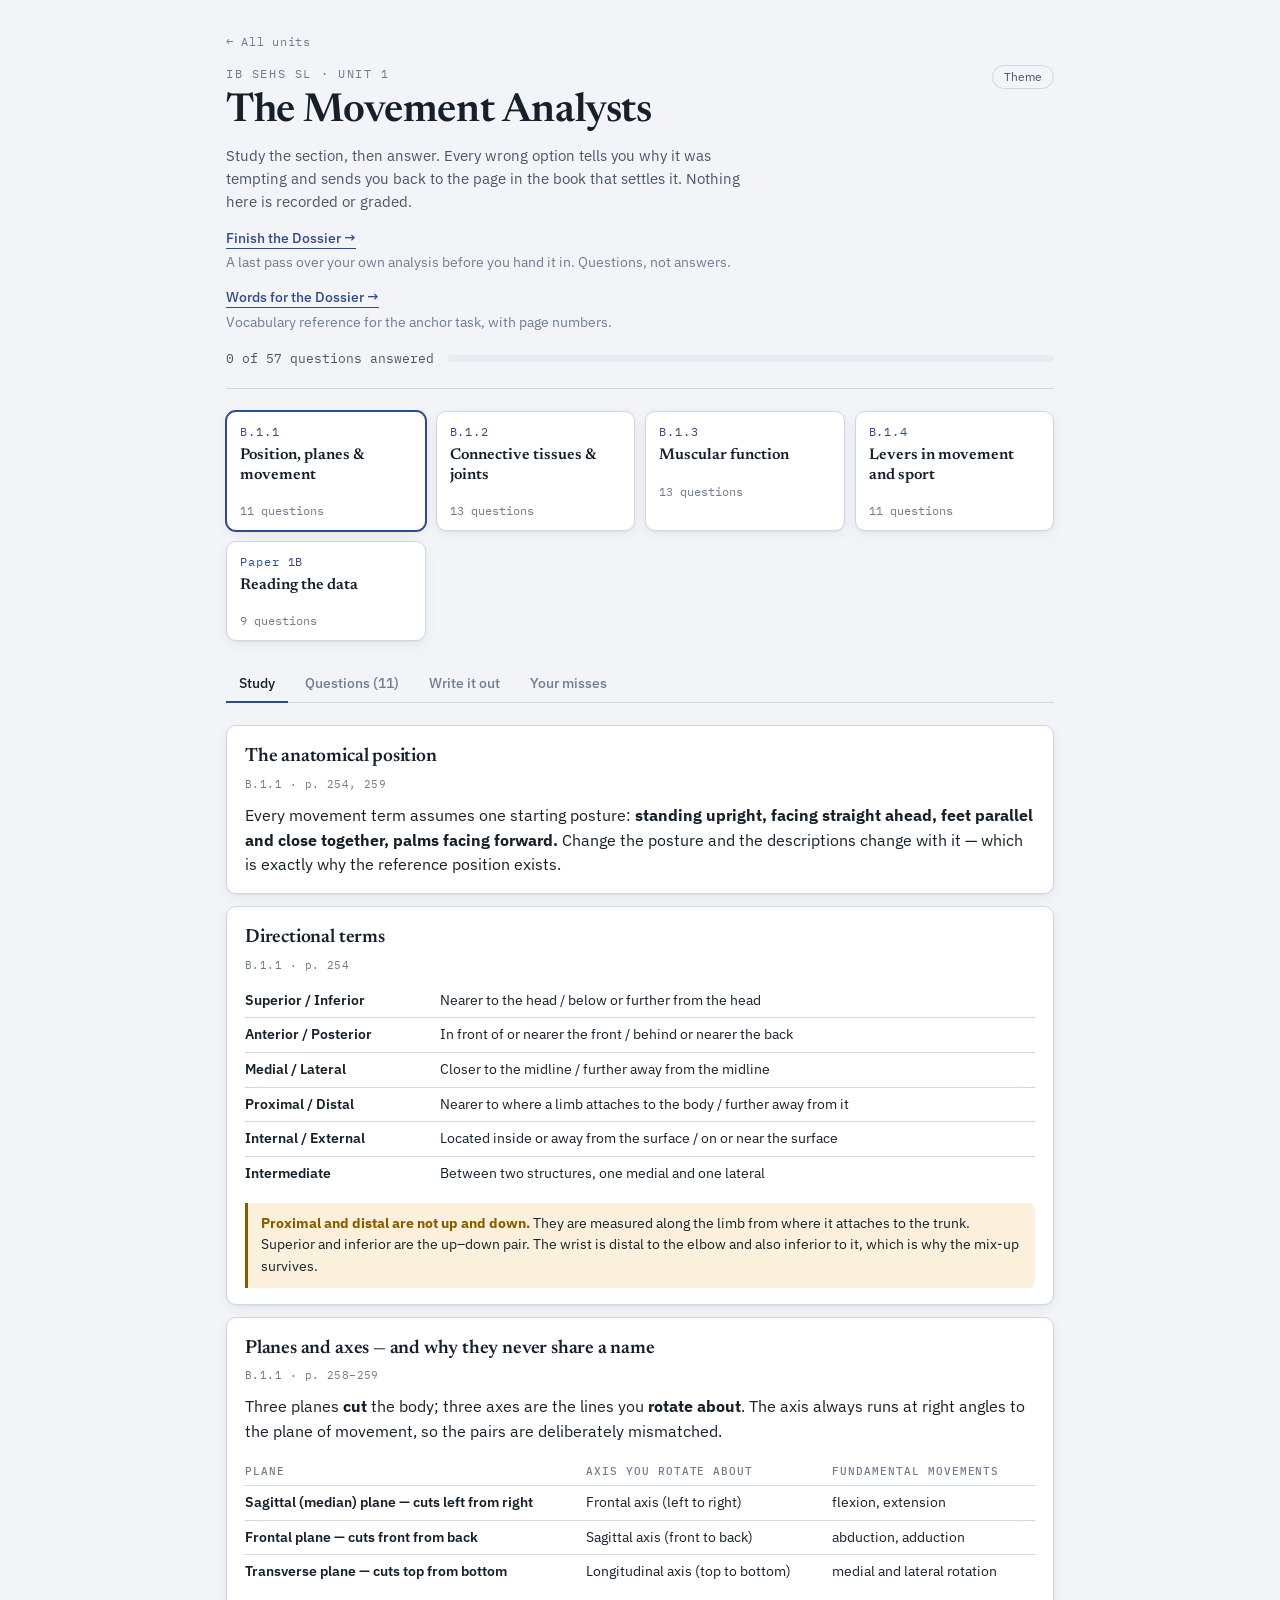
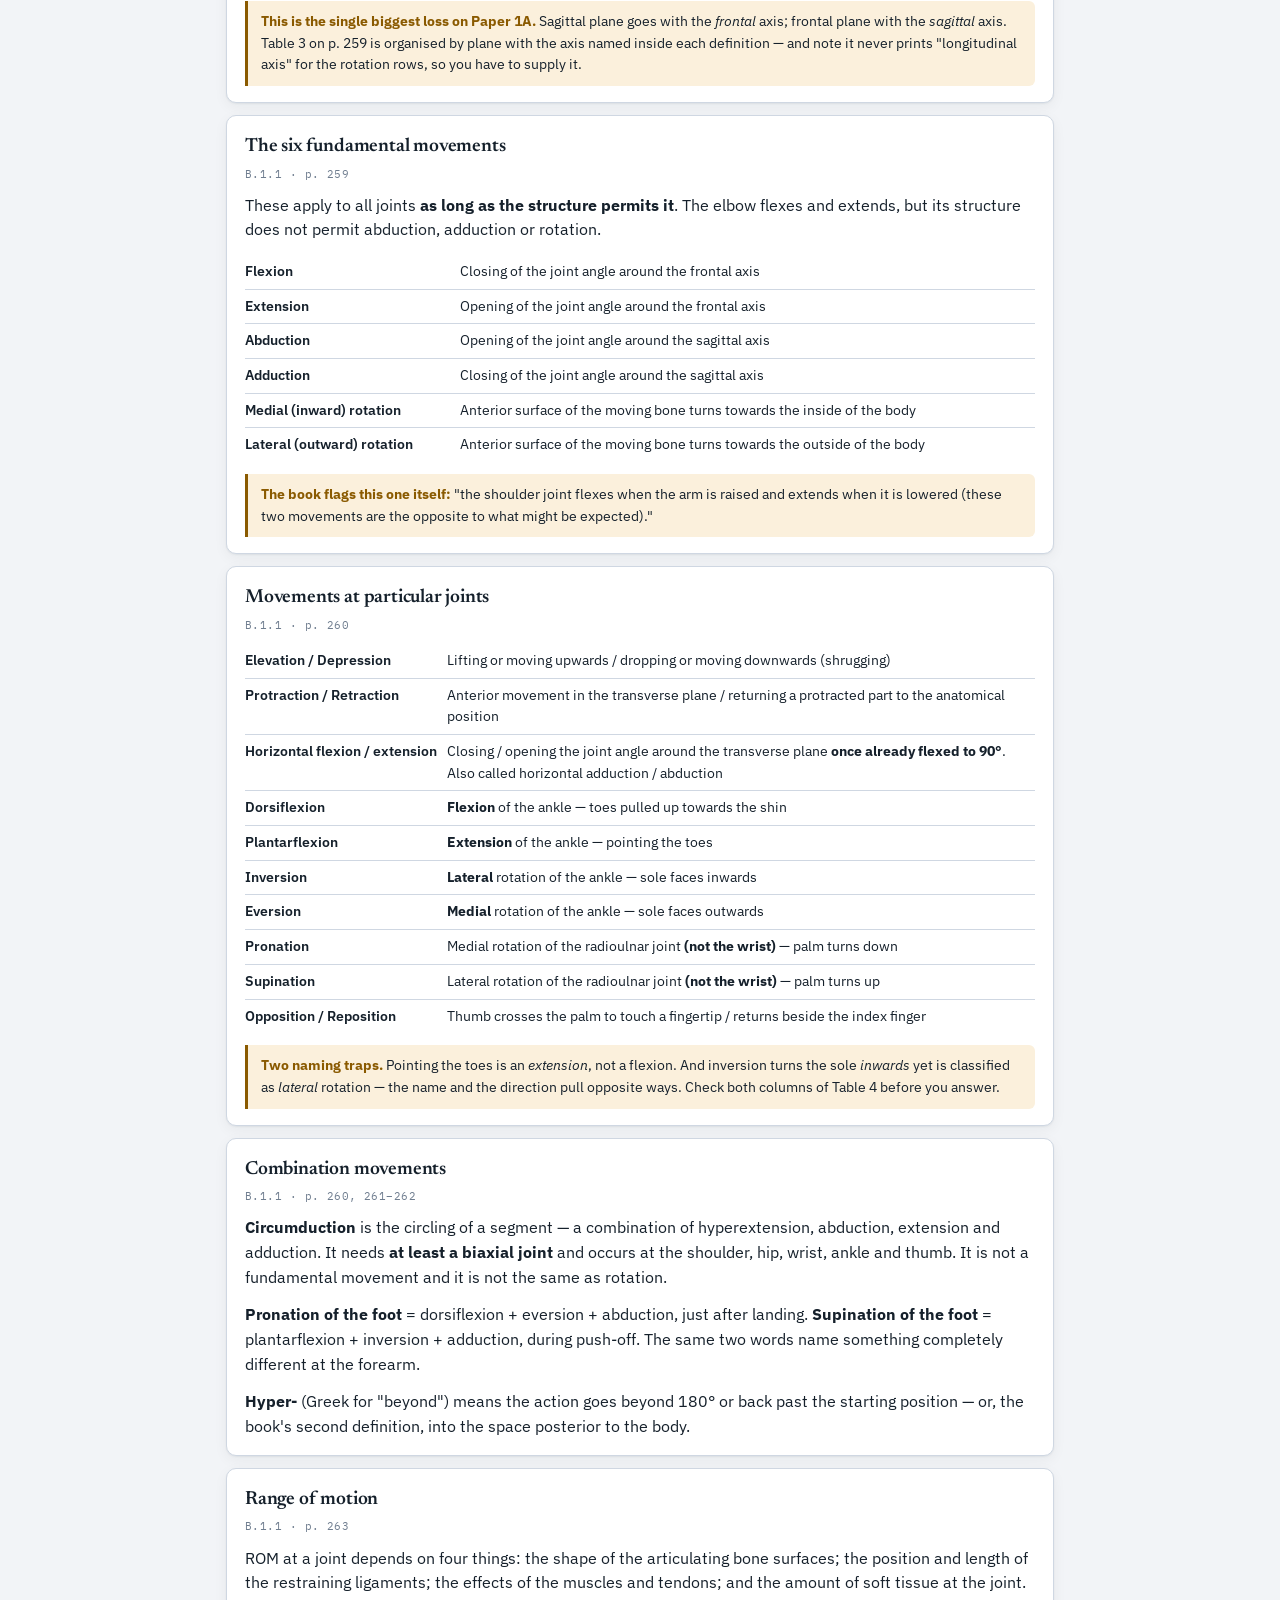
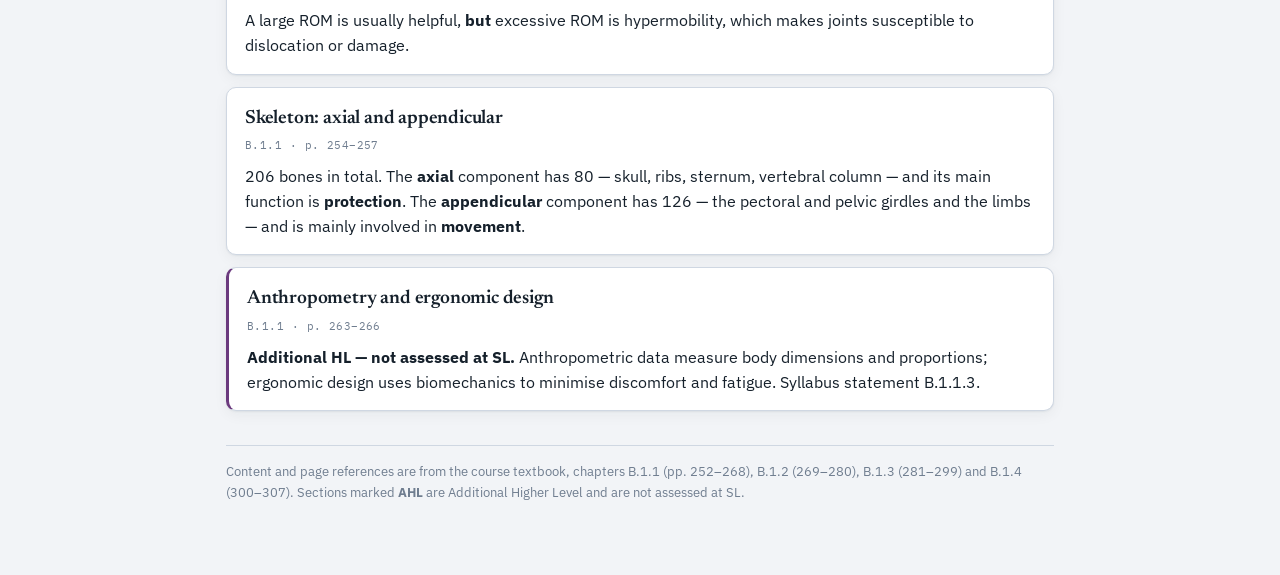
==== commit 4c9d4e4e: "Add files via upload" ====
--- a/unit-01/index.html
+++ b/unit-01/index.html
@@ -28,6 +28,8 @@
     </div>
     <p class="companion"><a href="dossier/">Finish the Dossier &rarr;</a>
       <span>A last pass over your own analysis before you hand it in. Questions, not answers.</span></p>
+    <p class="companion"><a href="terms/">Words for the Dossier &rarr;</a>
+      <span>Vocabulary reference for the anchor task, with page numbers.</span></p>
     <div class="overall">
       <span class="meter-label" id="ovlabel">0 of 0 answered</span>
       <span class="meter"><i id="ovbar" style="width:0%"></i></span>
--- a/assets/sehs.css
+++ b/assets/sehs.css
@@ -177,101 +177,145 @@
 .unit .num{font-family:var(--mono);font-size:11.5px;letter-spacing:.1em;color:var(--accent)}
 .unit.soon .num{color:var(--fg-3)}
 .unit h3{font-size:18px;line-height:1.25;margin:0}
-.unit a{color:inherit;text-decoration:none}
-.unit a:hover h3{text-decoration:underline;text-underline-offset:3px}
+.unit h3 a{color:inherit;text-decoration:none}
+.unit h3 a:hover{text-decoration:underline;text-underline-offset:3px}
+.unit .golinks{display:grid;gap:7px;margin-top:auto;padding-top:9px;border-top:1px solid var(--line)}
+.unit .golinks a{font-family:var(--mono);font-size:11.5px;letter-spacing:.04em;color:var(--accent);text-decoration:none}
+.unit .golinks a:hover{text-decoration:underline;text-underline-offset:3px}
 .unit .stmts{font-family:var(--mono);font-size:11px;color:var(--fg-3);line-height:1.6;word-break:break-word}
 .pill{font-family:var(--mono);font-size:10px;letter-spacing:.1em;text-transform:uppercase;
   border-radius:99px;padding:3px 8px;white-space:nowrap;border:1px solid}
 .pill.live{color:var(--ok);border-color:var(--ok);background:var(--ok-soft)}
 .pill.soon{color:var(--fg-3);border-color:var(--line)}
-.unit .go{font-family:var(--mono);font-size:11.5px;color:var(--accent);letter-spacing:.04em;margin-top:auto;padding-top:4px}
 .backlink{display:inline-block;font-family:var(--mono);font-size:11.5px;letter-spacing:.06em;
   color:var(--fg-3);text-decoration:none;margin-bottom:14px}
 .backlink:hover{color:var(--accent)}
 
 /* ===================== dossier coach ===================== */
-.noans{background:var(--surface);border:1px solid var(--line);border-left:3px solid var(--accent);
-  border-radius:0 var(--r) var(--r) 0;padding:15px 18px;margin-bottom:22px;box-shadow:var(--shadow)}
-.noans-h{font-family:var(--serif);font-size:18px;font-weight:600;color:var(--fg);margin-bottom:8px}
-.noans p{font-size:14.5px;color:var(--fg-2)}
-.intro{font-size:14.5px;color:var(--fg-2);max-width:64ch;margin-bottom:18px}
-.note{font-size:13.5px;color:var(--fg-3);font-style:italic;margin-top:12px;max-width:64ch}
-
-.layer{background:var(--surface);border:1px solid var(--line);border-radius:var(--r);
-  padding:16px 18px;margin-bottom:12px;box-shadow:var(--shadow);border-left:3px solid var(--line)}
-.layer.st-thin{border-left-color:var(--warn)}
-.layer.st-solid{border-left-color:var(--ok)}
-.lhead{display:flex;align-items:baseline;gap:10px;flex-wrap:wrap;margin-bottom:6px}
-.lnum{font-family:var(--mono);font-size:11px;letter-spacing:.1em;color:var(--accent)}
-.lhead h3{font-size:19px;margin:0}
-.lblock{font-family:var(--mono);font-size:11px;color:var(--fg-3);margin-left:auto}
-.lask{font-size:14px;color:var(--fg-3);font-style:italic;margin-bottom:12px;max-width:68ch}
-.checks{list-style:none;padding:0;margin:0;display:grid;gap:9px}
-.checks li{display:flex;gap:10px;align-items:flex-start;font-size:14.5px;line-height:1.5}
-.checks input{margin-top:4px;width:16px;height:16px;flex:0 0 16px;accent-color:var(--ok)}
-.checks label{cursor:pointer;color:var(--fg)}
-.thin{margin-top:13px;background:var(--surface-2);border-radius:7px;padding:10px 13px;font-size:14px;color:var(--fg-2)}
-.thin b{color:var(--fg)}
-.status{display:flex;align-items:center;gap:12px;flex-wrap:wrap;margin-top:13px;padding-top:12px;border-top:1px solid var(--line)}
-.slabel{font-family:var(--mono);font-size:11.5px;color:var(--fg-3);font-variant-numeric:tabular-nums}
-.segs{display:flex;gap:5px;margin-left:auto;flex-wrap:wrap}
-.seg{background:none;border:1px solid var(--line);color:var(--fg-2);border-radius:99px;padding:5px 11px;font-size:12.5px}
+.wrap.narrow{max-width:680px}
+.dmast{position:relative;padding-right:76px;border-bottom:1px solid var(--line);padding-bottom:18px;margin-bottom:20px}
+.dmast h1{font-size:clamp(28px,6vw,38px);line-height:1.08;margin:0}
+.dmast .backlink{margin-bottom:12px}
+
+.prog{display:flex;align-items:center;gap:12px;margin-bottom:22px}
+.prog-lab{font-family:var(--mono);font-size:11.5px;color:var(--fg-3);letter-spacing:.06em;white-space:nowrap}
+.prog-bar{flex:1;height:4px;background:var(--surface-2);border-radius:99px;overflow:hidden;min-width:0}
+.prog-bar i{display:block;height:100%;background:var(--accent);border-radius:99px;transition:width .3s ease}
+
+.lede{font-family:var(--serif);font-size:19px;line-height:1.5;color:var(--fg-2);margin:0 0 22px}
+.sh{font-size:clamp(24px,5vw,30px);line-height:1.15;margin:0 0 6px}
+.sub2{font-size:15px;color:var(--fg-2);margin:0 0 20px;max-width:56ch}
+.shead{display:flex;justify-content:space-between;align-items:baseline;gap:12px;margin-bottom:8px}
+.snum{font-family:var(--mono);font-size:11.5px;letter-spacing:.09em;color:var(--accent)}
+.sblk{font-family:var(--mono);font-size:11.5px;color:var(--fg-3)}
+.aside{font-size:13.5px;color:var(--fg-3);font-style:italic;margin-top:18px;max-width:58ch}
+
+/* start menu */
+.choose{display:grid;gap:10px;margin-bottom:24px}
+.big-opt{display:grid;gap:3px;text-align:left;background:var(--surface);border:1px solid var(--line);
+  border-radius:var(--r);padding:15px 17px;color:var(--fg);box-shadow:var(--shadow);position:relative}
+.big-opt:hover{border-color:var(--accent)}
+.big-opt.plan-opt{background:none;box-shadow:none;border-style:dashed}
+.bo-k{font-family:var(--serif);font-size:20px;font-weight:600;line-height:1.2}
+.bo-t{font-family:var(--mono);font-size:11.5px;letter-spacing:.06em;color:var(--accent)}
+.bo-d{font-size:14px;color:var(--fg-2);margin-top:4px}
+.bo-s{position:absolute;top:15px;right:17px;font-family:var(--mono);font-size:11px;color:var(--ok);
+  background:var(--ok-soft);border:1px solid var(--ok);border-radius:99px;padding:2px 8px}
+
+.why{border-top:1px solid var(--line);padding-top:14px}
+.why summary{font-size:14px;color:var(--fg-3);cursor:pointer;list-style:none}
+.why summary::-webkit-details-marker{display:none}
+.why summary::before{content:"+ ";font-family:var(--mono)}
+.why[open] summary::before{content:"\2212 "}
+.why p{font-size:14px;color:var(--fg-2);margin-top:10px;max-width:58ch}
+
+/* question list */
+.qlist{list-style:none;padding:0;margin:0 0 4px;display:grid;gap:8px}
+.qlist li{display:flex;gap:12px;align-items:flex-start;background:var(--surface);border:1px solid var(--line);
+  border-radius:9px;padding:13px 15px;box-shadow:var(--shadow);transition:border-color .15s,background .15s}
+.qlist li.on{border-color:var(--ok);background:var(--ok-soft)}
+.qlist input{margin-top:3px;width:18px;height:18px;flex:0 0 18px;accent-color:var(--ok);cursor:pointer}
+.qlist label{cursor:pointer;display:grid;gap:3px;min-width:0}
+.qt{font-size:16px;line-height:1.4;color:var(--fg)}
+.qw{font-size:13.5px;line-height:1.45;color:var(--fg-3)}
+.qlist.big .qt{font-size:17px}
+
+.setst{display:flex;align-items:center;gap:12px;flex-wrap:wrap;margin-top:18px;padding-top:16px;border-top:1px solid var(--line)}
+.setst>span:first-child{font-size:14.5px;color:var(--fg-2)}
+.segs{display:flex;gap:6px;margin-left:auto}
+.seg{background:none;border:1px solid var(--line);color:var(--fg-2);border-radius:99px;padding:6px 14px;font-size:13.5px}
 .seg.on{border-color:var(--accent);background:var(--accent-soft);color:var(--fg);font-weight:500}
 
-.crit{background:var(--surface);border:1px solid var(--line);border-radius:var(--r);padding:16px 18px;margin-bottom:12px;box-shadow:var(--shadow)}
-.chead{display:flex;align-items:baseline;gap:10px;margin-bottom:12px}
-.ccode{font-family:var(--mono);font-size:12px;color:#fff;background:var(--accent);border-radius:5px;
-  width:22px;height:22px;display:grid;place-items:center;flex:0 0 22px}
-:root[data-theme="dark"] .ccode{color:#0E131A}
-@media (prefers-color-scheme:dark){:root:not([data-theme="light"]) .ccode{color:#0E131A}}
-@media (prefers-color-scheme:light){:root:not([data-theme="dark"]) .ccode{color:#fff}}
-.chead h3{font-size:18px;margin:0}
-.bands{display:grid;grid-template-columns:repeat(auto-fit,minmax(190px,1fr));gap:8px}
-.band{text-align:left;background:var(--surface);border:1px solid var(--line);border-radius:8px;padding:10px 12px;
-  color:var(--fg-2);display:flex;flex-direction:column;gap:5px;min-width:0}
+.nav2{display:flex;justify-content:space-between;gap:10px;margin-top:24px;flex-wrap:wrap}
+
+/* criteria */
+.bands{display:grid;gap:8px}
+.band{text-align:left;background:var(--surface);border:1px solid var(--line);border-radius:9px;padding:12px 14px;
+  color:var(--fg-2);display:grid;gap:5px;box-shadow:var(--shadow);min-width:0}
 .band:hover{border-color:var(--accent)}
 .band.on{border-color:var(--accent);background:var(--accent-soft);color:var(--fg)}
 .bnum{font-family:var(--mono);font-size:11.5px;letter-spacing:.08em;color:var(--accent)}
-.btxt{font-size:13.5px;line-height:1.45}
-.how{margin-top:12px;background:var(--surface-2);border-radius:7px;padding:10px 13px;font-size:14px;color:var(--fg-2)}
+.btxt{font-size:14.5px;line-height:1.45}
+.how{margin-top:16px;background:var(--surface-2);border-radius:8px;padding:12px 14px;font-size:14px;color:var(--fg-2)}
 .how b{color:var(--fg)}
-.evl{display:block;font-size:13px;color:var(--fg-3);margin-top:13px}
-.crit textarea{width:100%;min-height:62px;background:var(--bg);color:var(--fg);border:1px solid var(--line);
-  border-radius:7px;padding:9px 11px;font-family:var(--sans);font-size:14.5px;line-height:1.5;resize:vertical;margin-top:6px}
-.total{display:flex;justify-content:space-between;align-items:baseline;gap:12px;background:var(--surface);
-  border:1px solid var(--line);border-radius:var(--r);padding:15px 18px;box-shadow:var(--shadow);margin-top:4px}
-.total span{font-size:15px;color:var(--fg-2)}
-.total b{font-family:var(--serif);font-size:26px;font-variant-numeric:tabular-nums}
-
+.evl{display:block;font-size:13.5px;color:var(--fg-3);margin-top:18px}
+#ev{width:100%;min-height:70px;background:var(--surface);color:var(--fg);border:1px solid var(--line);
+  border-radius:8px;padding:10px 12px;font-family:var(--sans);font-size:15px;line-height:1.5;resize:vertical;margin-top:6px}
+
+/* plan */
 .plan{margin:0;padding-left:0;list-style:none;display:grid;gap:10px;counter-reset:p}
 .plan li{counter-increment:p;background:var(--surface);border:1px solid var(--line);border-radius:var(--r);
-  padding:13px 16px 13px 46px;position:relative;box-shadow:var(--shadow);font-size:14.5px}
-.plan li::before{content:counter(p);position:absolute;left:15px;top:13px;font-family:var(--mono);
-  font-size:12px;color:var(--fg-3);border:1px solid var(--line);border-radius:5px;width:20px;height:20px;display:grid;place-items:center}
-.plan li div{color:var(--fg-2);margin-top:5px}
+  padding:14px 16px 14px 48px;position:relative;box-shadow:var(--shadow);font-size:15px}
+.plan li::before{content:counter(p);position:absolute;left:16px;top:14px;font-family:var(--mono);font-size:12px;
+  color:var(--fg-3);border:1px solid var(--line);border-radius:5px;width:21px;height:21px;display:grid;place-items:center}
+.plan li div{color:var(--fg-2);margin-top:5px;font-size:14.5px}
+.pband{font-size:14px;color:var(--fg-3)}
 .ptag{font-family:var(--mono);font-size:10px;letter-spacing:.1em;text-transform:uppercase;
   border-radius:99px;padding:2px 8px;margin-right:8px;border:1px solid;white-space:nowrap}
 .ptag.crit{color:var(--no);border-color:var(--no);background:var(--no-soft)}
 .ptag.none{color:var(--warn);border-color:var(--warn);background:var(--warn-soft)}
 .ptag.thin{color:var(--fg-3);border-color:var(--line)}
-.empty-card{background:var(--surface);border:1px solid var(--line);border-radius:var(--r);padding:20px;box-shadow:var(--shadow)}
-.empty-card.ok{border-left:3px solid var(--ok)}
-.empty-card h3{font-size:20px;margin-bottom:8px}
-.empty-card p{font-size:14.5px;color:var(--fg-2);max-width:62ch}
-
-.fast-card{background:var(--surface);border:1px solid var(--line);border-radius:var(--r);
-  padding:18px;margin-bottom:12px;box-shadow:var(--shadow)}
-.fast-card h3{font-size:20px;margin-bottom:8px}
-.fast-card>p{font-size:14.5px;color:var(--fg-2);max-width:64ch}
-.fastlist{margin:14px 0 0;padding-left:0;list-style:none;counter-reset:f;display:grid;gap:9px}
-.fastlist li{counter-increment:f;padding-left:34px;position:relative;font-size:15px;line-height:1.5}
-.fastlist li::before{content:counter(f);position:absolute;left:0;top:1px;font-family:var(--mono);font-size:12px;
-  color:var(--accent);border:1px solid var(--accent);border-radius:99px;width:22px;height:22px;display:grid;place-items:center}
-.dont{margin:12px 0 0;padding-left:1.1em;display:grid;gap:9px;font-size:14.5px;color:var(--fg-2)}
-.dont b{color:var(--fg)}
+.card-note{background:var(--surface);border:1px solid var(--line);border-radius:var(--r);padding:18px;box-shadow:var(--shadow)}
+.card-note.ok{border-left:3px solid var(--ok)}
+.card-note p{font-size:15px;color:var(--fg-2);margin:0;max-width:58ch}
+
 .companion{margin:14px 0 0;font-size:14px}
 .companion a{font-weight:500;text-decoration:none;border-bottom:1px solid currentColor;padding-bottom:1px}
 .companion span{display:block;color:var(--fg-3);font-size:13.5px;margin-top:3px}
-.unit .sublink{font-family:var(--mono);font-size:11.5px;color:var(--accent);text-decoration:none;
-  letter-spacing:.04em;border-top:1px solid var(--line);padding-top:9px;margin-top:2px}
-.unit .sublink:hover{text-decoration:underline;text-underline-offset:3px}
+
+/* ===================== reference page ===================== */
+.tool{position:sticky;top:env(safe-area-inset-top,0px);z-index:5;background:var(--bg);
+  padding:10px 0 12px;display:flex;align-items:center;gap:12px;flex-wrap:wrap;border-bottom:1px solid var(--line);margin-bottom:16px}
+#filter{flex:1;min-width:200px;background:var(--surface);color:var(--fg);border:1px solid var(--line);
+  border-radius:8px;padding:10px 13px;font-family:var(--sans);font-size:15px}
+#filter:focus{border-color:var(--accent);outline:none}
+.hits{font-family:var(--mono);font-size:11.5px;color:var(--fg-3);white-space:nowrap}
+.jump{display:flex;flex-wrap:wrap;gap:6px;margin-bottom:22px}
+.jump a{font-family:var(--mono);font-size:11px;letter-spacing:.04em;color:var(--fg-2);text-decoration:none;
+  border:1px solid var(--line);border-radius:99px;padding:4px 10px;background:var(--surface)}
+.jump a:hover{border-color:var(--accent);color:var(--accent)}
+
+.refsec{background:var(--surface);border:1px solid var(--line);border-radius:var(--r);
+  padding:16px 18px;margin-bottom:12px;box-shadow:var(--shadow);scroll-margin-top:80px}
+.rhead{display:flex;align-items:baseline;gap:10px;flex-wrap:wrap;margin-bottom:12px}
+.rhead h2{font-size:20px;margin:0}
+.rlay{font-family:var(--mono);font-size:10.5px;letter-spacing:.08em;color:var(--accent);
+  border:1px solid var(--accent);border-radius:99px;padding:2px 8px}
+.rpg{font-family:var(--mono);font-size:11px;color:var(--fg-3);margin-left:auto}
+.refsec p{font-size:14.5px;color:var(--fg-2);max-width:66ch}
+.rscroll{overflow-x:auto}
+.rtab{width:100%;border-collapse:collapse;font-size:14.5px}
+.rtab th{text-align:left;font-family:var(--mono);font-size:10.5px;letter-spacing:.09em;text-transform:uppercase;
+  color:var(--fg-3);border-bottom:1px solid var(--line);padding:6px 14px 6px 0;font-weight:500;white-space:nowrap}
+.rtab td{padding:7px 14px 7px 0;border-bottom:1px solid var(--line);vertical-align:top;color:var(--fg-2)}
+.rtab td.k{color:var(--fg);font-weight:600;white-space:nowrap}
+.rtab tr:last-child td{border-bottom:0}
+.rnote{margin-top:13px;background:var(--surface-2);border-radius:7px;padding:10px 13px;font-size:14px}
+@media print{
+  .tool,.jump,.themebtn,.backlink{display:none}
+  .refsec{break-inside:avoid;box-shadow:none;border-color:#ccc}
+}
+.xref{margin:0 0 20px;font-size:14px;padding:13px 15px;background:var(--surface);
+  border:1px solid var(--line);border-left:3px solid var(--accent);border-radius:0 9px 9px 0;box-shadow:var(--shadow)}
+.xref a{font-weight:500;text-decoration:none;border-bottom:1px solid currentColor;padding-bottom:1px}
+.xref span{display:block;color:var(--fg-3);font-size:13.5px;margin-top:4px}
